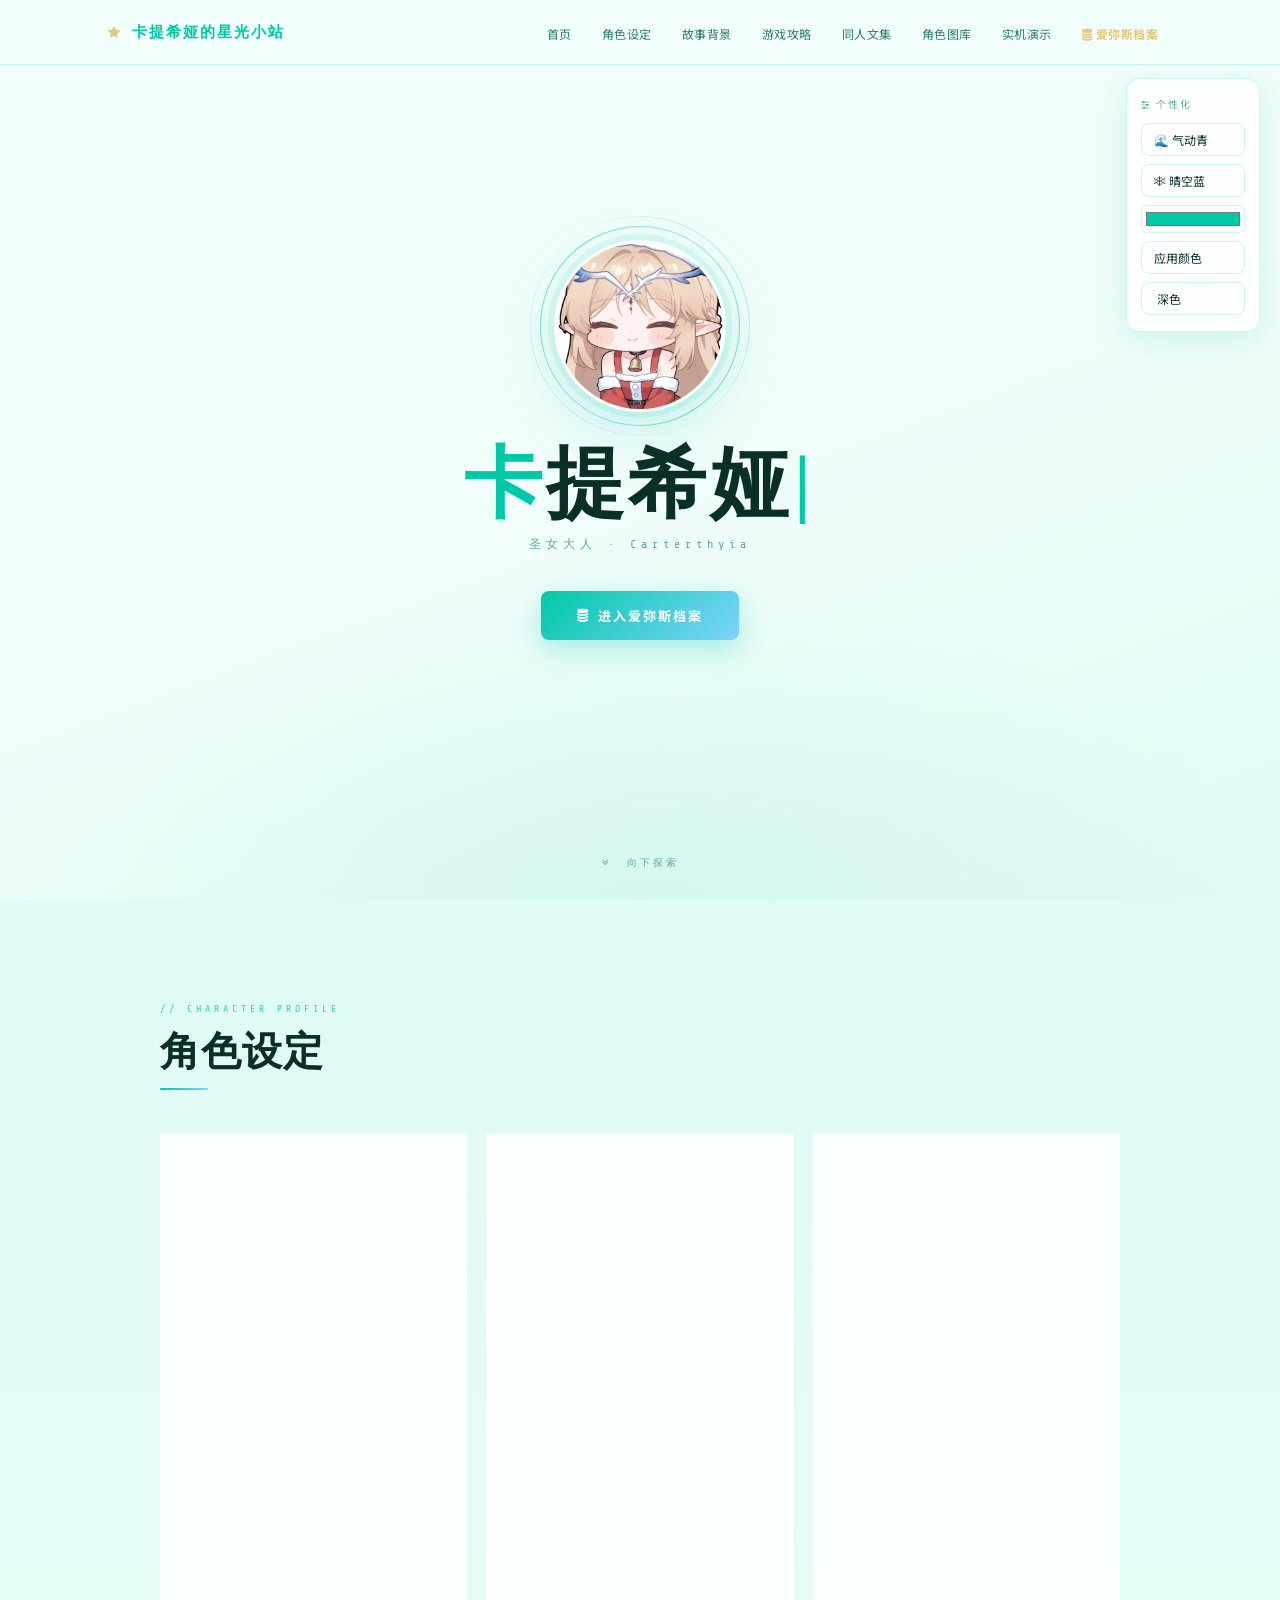
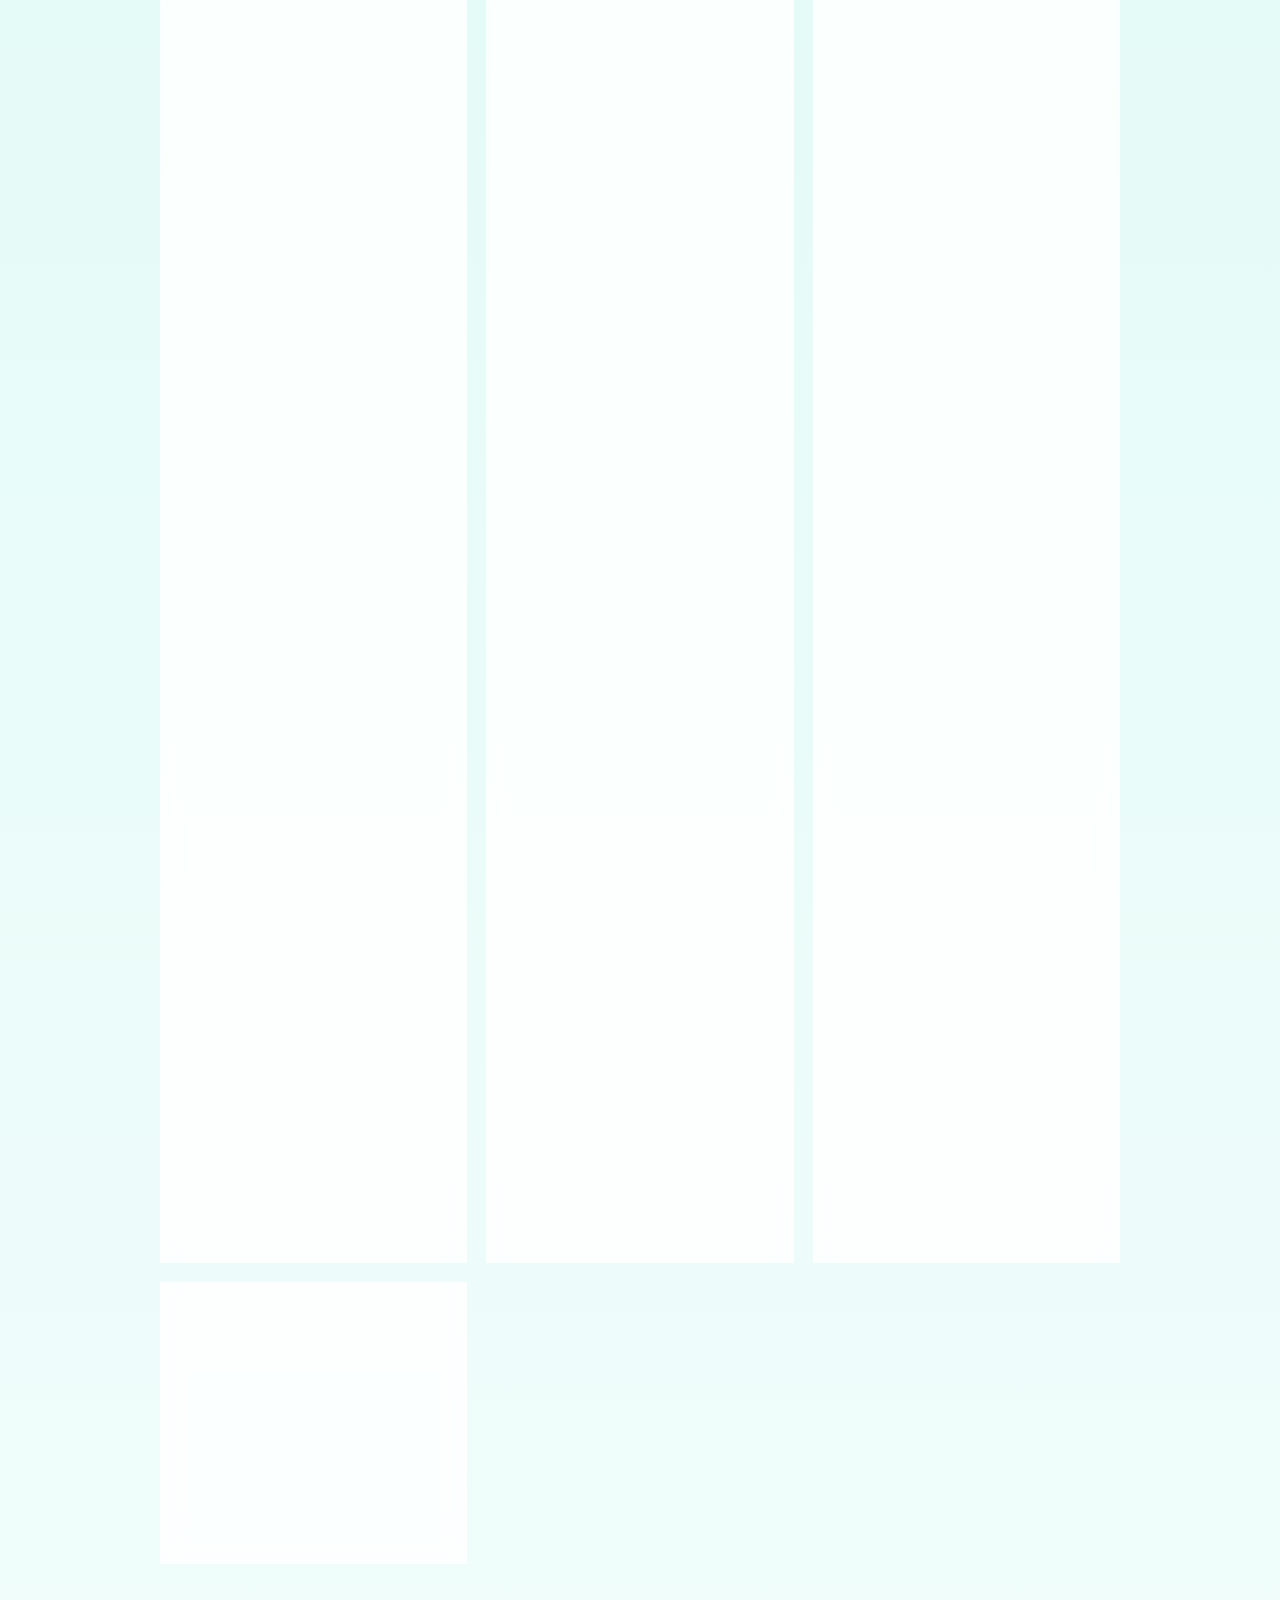
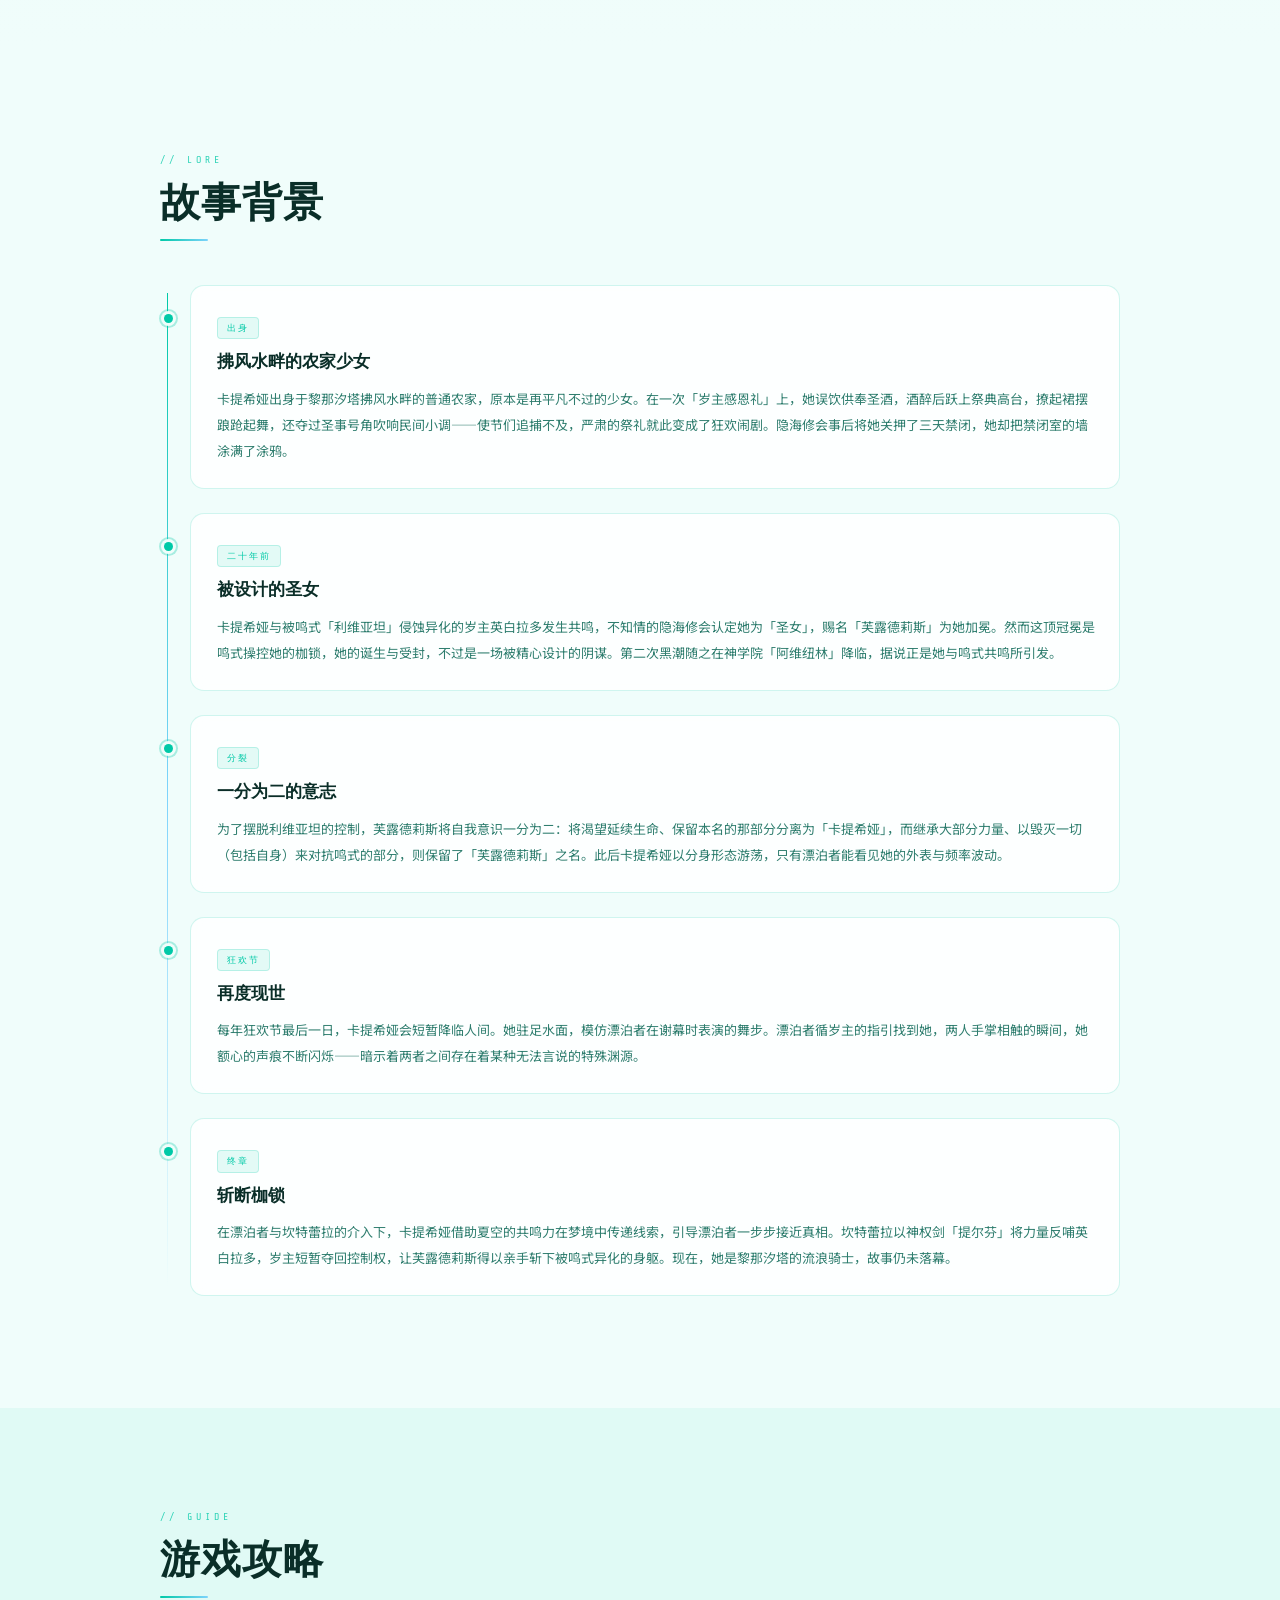
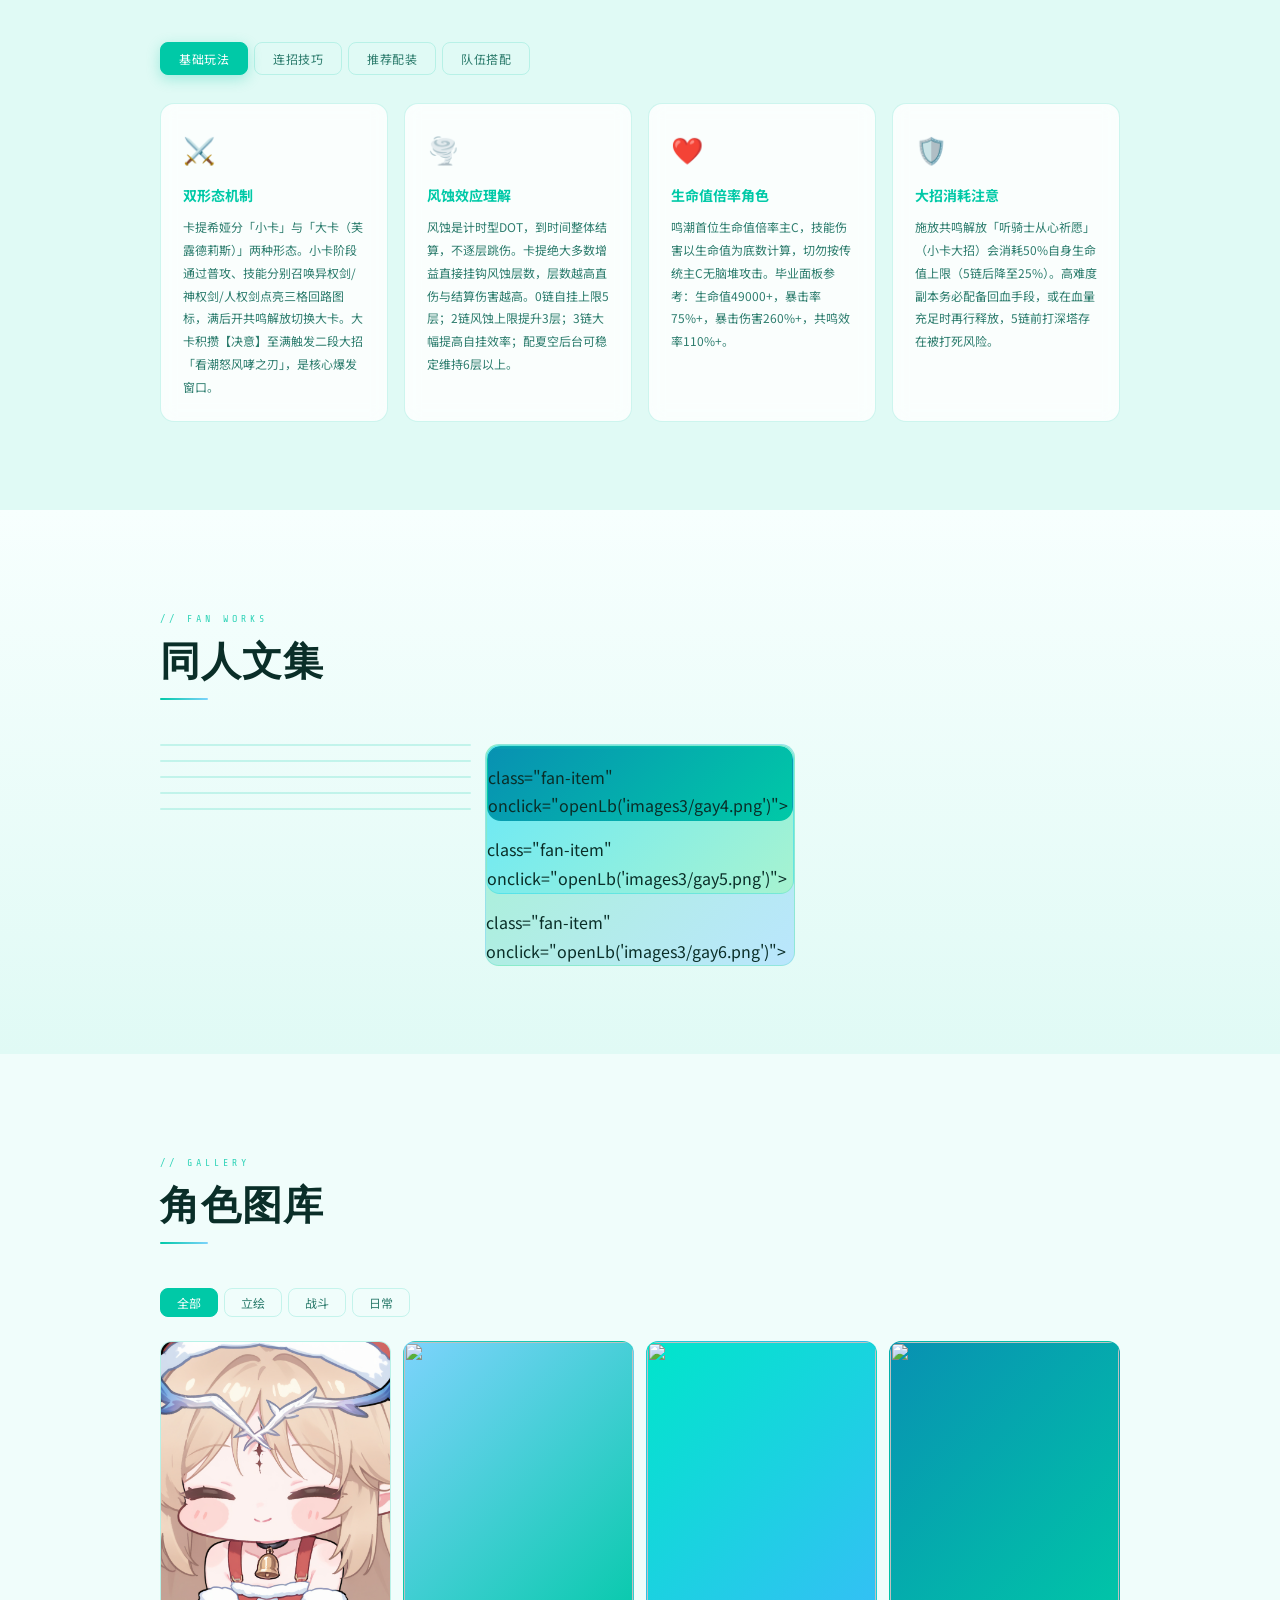
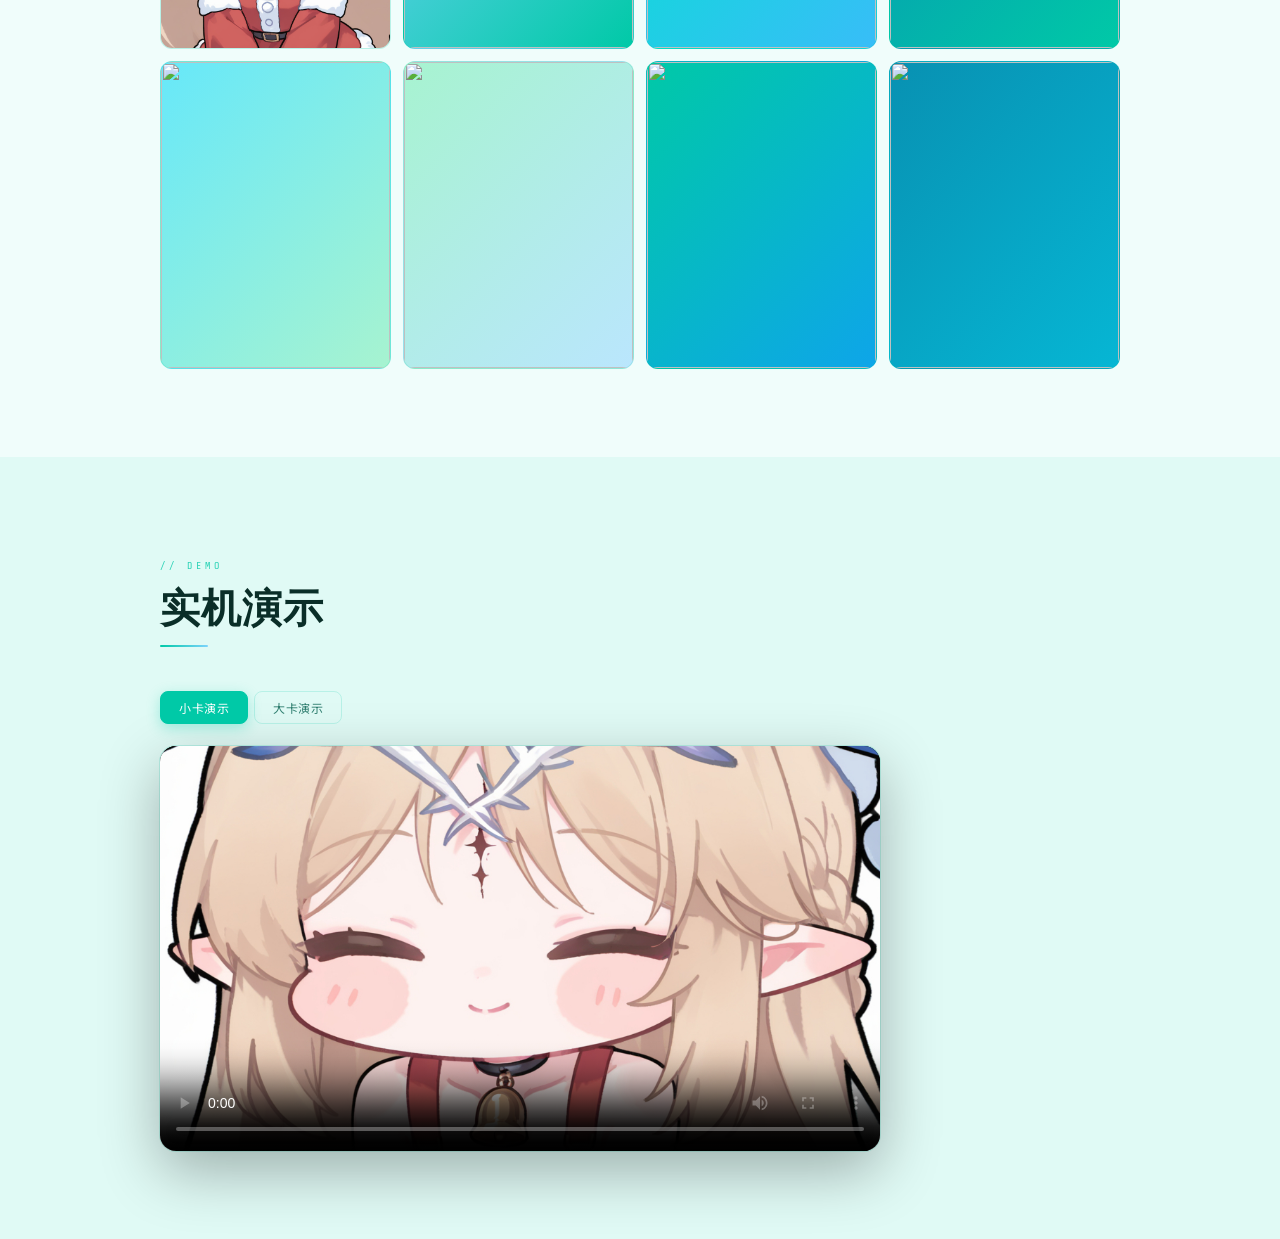
==== index.html @ 427cb29f "Add files via upload" ====
<!DOCTYPE html>
<html lang="zh-CN">
<head>
  <meta charset="UTF-8">
  <meta name="viewport" content="width=device-width, initial-scale=1.0">
  <title>卡提希娅的星光小站</title>
  <link rel="icon" href="favicon/13.ico?v=20240626" type="image/x-icon">
  <link href="https://fonts.googleapis.com/css2?family=Cinzel:wght@400;700;900&family=Noto+Sans+SC:wght@300;400;700&family=Noto+Serif+SC:wght@300;400&family=Share+Tech+Mono&display=swap" rel="stylesheet">
  <link rel="stylesheet" href="https://cdn.jsdelivr.net/npm/font-awesome@4.7.0/css/font-awesome.min.css">
  <style>
  *,*::before,*::after{box-sizing:border-box;margin:0;padding:0}
  html{scroll-behavior:smooth}

  :root{
    --p:#00c9a7;--p2:#00e5cb;--acc:#7dd3fc;
    --gold:#e2c97e;
    --bg:#f0fdfb;--bg2:#e0faf5;--bg3:#f7fffe;
    --text:#0a2e28;--soft:#2e7d6e;--muted:#5fa898;
    --card:rgba(255,255,255,.82);
    --sh:0 8px 32px rgba(0,180,150,.14);
    --sh-lg:0 20px 60px rgba(0,180,150,.18);
    --bdr:rgba(0,201,167,.18);
    --ease:cubic-bezier(.4,0,.2,1);
    --ease-spring:cubic-bezier(.34,1.56,.64,1)
  }
  body.dark{
    --p:#00e5cb;--p2:#33f0d5;--acc:#7dd3fc;
    --bg:#03110e;--bg2:#061a15;--bg3:#020d0b;
    --text:#d4f7f0;--soft:#4fc4ac;--muted:#2d7a68;
    --card:rgba(6,28,22,.85);
    --sh:0 8px 32px rgba(0,200,160,.1);
    --sh-lg:0 20px 60px rgba(0,200,160,.14);
    --bdr:rgba(0,229,203,.16)
  }

  body{background:var(--bg);color:var(--text);font-family:'Noto Sans SC',sans-serif;line-height:1.8;overflow-x:hidden;transition:background .5s,color .4s}
  a{text-decoration:none;color:inherit}
  ul{list-style:none}
  img{display:block;max-width:100%}
  button{cursor:pointer;font-family:inherit}

  #starCanvas{position:fixed;inset:0;pointer-events:none;z-index:0;opacity:.5}

  /* NAVBAR */
  .navbar{position:fixed;inset:0 0 auto 0;z-index:900;background:rgba(240,253,251,.86);backdrop-filter:blur(20px);-webkit-backdrop-filter:blur(20px);border-bottom:1px solid var(--bdr);transition:background .3s,box-shadow .3s}
  body.dark .navbar{background:rgba(3,17,14,.88)}
  .navbar.scrolled{box-shadow:0 2px 24px rgba(0,180,150,.12)}
  .nav-inner{max-width:1120px;margin:0 auto;padding:0 28px;height:64px;display:flex;align-items:center;justify-content:space-between}
  .nav-logo{display:flex;align-items:center;gap:10px;font-family:'Cinzel',serif;font-size:15px;letter-spacing:2px;color:var(--p);font-weight:700}
  .nav-logo i{color:var(--gold);font-size:13px}
  .nav-links{display:flex;gap:2px}
  .nav-links a{padding:6px 14px;border-radius:6px;font-size:12px;letter-spacing:.5px;color:var(--soft);transition:background .2s,color .2s}
  .nav-links a:hover{background:rgba(0,201,167,.1);color:var(--p)}
  .nav-links a.hot{color:var(--gold);font-weight:700}
  .nav-links a.hot:hover{background:rgba(226,201,126,.1)}
  .nav-burger{display:none;font-size:20px;color:var(--p);background:none;border:none}

  /* CTRL */
  .ctrl{position:fixed;right:20px;top:78px;z-index:800;background:var(--card);backdrop-filter:blur(16px);border:1px solid var(--bdr);border-radius:14px;padding:16px 14px;display:flex;flex-direction:column;gap:8px;box-shadow:var(--sh);min-width:134px}
  .ctrl-title{font-size:10px;color:var(--muted);letter-spacing:2px;text-transform:uppercase;margin-bottom:2px}
  .ctrl-btn{padding:7px 12px;border:1px solid var(--bdr);border-radius:8px;background:transparent;color:var(--text);font-size:12px;transition:all .2s;text-align:left}
  .ctrl-btn:hover{background:var(--p);color:#fff;border-color:var(--p);transform:translateX(2px)}
  #colorPick{width:100%;height:28px;border-radius:6px;border:1px solid var(--bdr);background:transparent;padding:2px;cursor:pointer}

  /* SECTION */
  section{position:relative;z-index:1;padding:100px 24px 88px}
  .sw{max-width:960px;margin:0 auto}
  .sec-label{display:block;font-family:'Share Tech Mono',monospace;font-size:10px;letter-spacing:4px;text-transform:uppercase;color:var(--p);margin-bottom:12px;opacity:.8}
  .sec-title{font-family:'Cinzel',serif;font-size:clamp(24px,4.5vw,40px);color:var(--text);margin-bottom:12px;line-height:1.15;font-weight:700;letter-spacing:1px}
  .sec-bar{width:48px;height:2px;background:linear-gradient(90deg,var(--p),var(--acc));border-radius:2px;margin-bottom:44px}
  .reveal{opacity:0;transform:translateY(32px);transition:opacity .75s var(--ease),transform .75s var(--ease)}
  .reveal.on{opacity:1;transform:none}

  /* HOME */
  #home{min-height:100vh;display:flex;align-items:center;justify-content:center;text-align:center;padding-top:64px;background:radial-gradient(ellipse 70% 50% at 50% 100%,rgba(0,201,167,.08) 0%,transparent 70%),linear-gradient(160deg,var(--bg) 50%,var(--bg2))}
  .home-body{max-width:560px;position:relative}
  .avatar-wrap{position:relative;width:180px;height:180px;margin:0 auto 32px;display:flex;align-items:center;justify-content:center}
  .avatar-ring{position:absolute;inset:-10px;border-radius:50%;border:1.5px solid transparent;background:linear-gradient(var(--bg),var(--bg)) padding-box,linear-gradient(120deg,var(--p),var(--acc),var(--p)) border-box;animation:spin-ring 8s linear infinite}
  .avatar-ring2{position:absolute;inset:-20px;border-radius:50%;border:1px solid transparent;background:linear-gradient(var(--bg),var(--bg)) padding-box,linear-gradient(240deg,var(--p),transparent,var(--acc)) border-box;animation:spin-ring 14s linear infinite reverse;opacity:.4}
  @keyframes spin-ring{to{transform:rotate(360deg)}}
  .avatar{width:172px;height:172px;border-radius:50%;object-fit:cover;border:3px solid rgba(255,255,255,.9);box-shadow:0 0 0 6px rgba(0,201,167,.1),var(--sh-lg);animation:float 5s ease-in-out infinite;position:relative;z-index:1}
  @keyframes float{0%,100%{transform:translateY(0)}50%{transform:translateY(-10px)}}
  .char-name{font-family:'Cinzel',serif;font-size:clamp(44px,9vw,78px);color:var(--text);line-height:1;margin-bottom:8px;font-weight:900;letter-spacing:4px}
  .char-name span{color:var(--p)}
  .char-name::after{content:'|';color:var(--p);animation:blink 1s step-end infinite}
  @keyframes blink{0%,100%{opacity:1}50%{opacity:0}}
  .char-sub{font-family:'Share Tech Mono',monospace;font-size:12px;letter-spacing:5px;color:var(--muted);margin-bottom:36px}
  .btn{display:inline-flex;align-items:center;gap:8px;padding:13px 36px;background:linear-gradient(135deg,var(--p),var(--acc));color:#fff;border-radius:8px;font-size:13px;font-weight:700;letter-spacing:2px;box-shadow:0 8px 28px rgba(0,201,167,.3);transition:transform .25s var(--ease-spring),box-shadow .25s}
  .btn:hover{transform:translateY(-3px) scale(1.02);box-shadow:0 14px 36px rgba(0,201,167,.45)}
  .scroll-hint{position:absolute;bottom:28px;left:50%;transform:translateX(-50%);font-family:'Share Tech Mono',monospace;font-size:10px;letter-spacing:3px;color:var(--muted);animation:bob 2.4s ease-in-out infinite}
  @keyframes bob{0%,100%{transform:translateX(-50%) translateY(0)}50%{transform:translateX(-50%) translateY(8px)}}

  /* ABOUT */
  #about{background:linear-gradient(180deg,var(--bg2) 0%,var(--bg) 100%)}
  .about-grid{display:grid;grid-template-columns:repeat(auto-fit,minmax(270px,1fr));gap:20px}
  .card{background:var(--card);border:1px solid var(--bdr);border-radius:16px;padding:28px;backdrop-filter:blur(10px);transition:transform .3s var(--ease-spring),box-shadow .3s;position:relative;overflow:hidden}
  .card::before{content:'';position:absolute;top:0;left:0;right:0;height:2px;background:linear-gradient(90deg,transparent,var(--p),transparent);opacity:0;transition:opacity .3s}
  .card:hover{transform:translateY(-6px);box-shadow:var(--sh-lg)}
  .card:hover::before{opacity:1}
  .card-head{display:flex;align-items:center;gap:10px;font-family:'Cinzel',serif;font-size:16px;color:var(--p);margin-bottom:20px;font-weight:700}
  .card-head i{color:var(--gold);font-size:14px}
  .row{display:flex;justify-content:space-between;align-items:flex-start;padding:9px 0;border-bottom:1px solid var(--bdr);font-size:13px;gap:12px}
  .row:last-child{border:none}
  .row-k{color:var(--muted);white-space:nowrap;flex-shrink:0}
  .row-v{color:var(--text);font-weight:700;text-align:right;font-size:12px;line-height:1.7}
  .tags{display:flex;flex-wrap:wrap;gap:6px;margin-top:16px}
  .tag{padding:3px 12px;border-radius:6px;border:1px solid var(--bdr);background:rgba(0,201,167,.06);color:var(--p);font-size:11px;letter-spacing:.5px}
  .bar-item{margin-bottom:14px}
  .bar-top{display:flex;justify-content:space-between;font-size:11px;color:var(--muted);margin-bottom:5px;letter-spacing:.5px}
  .bar-track{height:5px;background:rgba(0,201,167,.1);border-radius:3px;overflow:hidden}
  .bar-fill{height:100%;background:linear-gradient(90deg,var(--p),var(--acc));border-radius:3px;width:0;transition:width 1.4s var(--ease)}
  .reveal.on .bar-fill{width:var(--w)}

  /* STORY */
  #story{background:var(--bg)}
  .timeline{position:relative;padding-left:30px}
  .timeline::before{content:'';position:absolute;left:7px;top:8px;bottom:8px;width:1px;background:linear-gradient(180deg,var(--p),var(--acc),transparent)}
  .tnode{position:relative;background:var(--card);border:1px solid var(--bdr);border-radius:14px;padding:24px 24px 24px 26px;margin-bottom:24px;backdrop-filter:blur(8px);transition:transform .3s,box-shadow .3s}
  .tnode:hover{transform:translateX(4px);box-shadow:var(--sh)}
  .tnode::before{content:'';position:absolute;left:-27px;top:28px;width:9px;height:9px;border-radius:50%;background:var(--p);box-shadow:0 0 0 3px var(--bg),0 0 0 5px rgba(0,201,167,.3)}
  .tnode-tag{display:inline-block;font-family:'Share Tech Mono',monospace;font-size:9px;padding:2px 9px;background:rgba(0,201,167,.1);color:var(--p);border:1px solid rgba(0,201,167,.2);border-radius:4px;margin-bottom:8px;letter-spacing:2px}
  .tnode h3{font-family:'Cinzel',serif;font-size:17px;color:var(--text);margin-bottom:8px;font-weight:700}
  .tnode p{font-size:13px;color:var(--soft);line-height:2}

  /* GUIDE */
  #guide{background:var(--bg2)}
  .tabs{display:flex;gap:6px;margin-bottom:28px;flex-wrap:wrap}
  .tab-btn{padding:7px 18px;border-radius:8px;border:1px solid var(--bdr);background:transparent;color:var(--soft);font-size:12px;letter-spacing:.5px;transition:all .2s}
  .tab-btn:hover,.tab-btn.on{background:var(--p);color:#fff;border-color:var(--p);box-shadow:0 4px 14px rgba(0,201,167,.3)}
  .tab-pane{display:none}
  .tab-pane.on{display:block}
  .guide-grid{display:grid;grid-template-columns:repeat(auto-fit,minmax(210px,1fr));gap:16px}
  .g-card{background:var(--card);border:1px solid var(--bdr);border-radius:14px;padding:22px;backdrop-filter:blur(8px);transition:transform .3s var(--ease-spring),box-shadow .3s}
  .g-card:hover{transform:translateY(-5px);box-shadow:var(--sh)}
  .g-icon{font-size:26px;margin-bottom:10px}
  .g-card h4{font-size:14px;color:var(--p);font-weight:700;margin-bottom:8px}
  .g-card p{font-size:12px;color:var(--soft);line-height:1.9}

  /* FANBOOK */
  #fanbook{background:linear-gradient(180deg,var(--bg3) 0%,var(--bg2) 100%)}
  .fanbook-masonry{
    columns:3;column-gap:14px;
  }
  @media(max-width:900px){.fanbook-masonry{columns:2}}
  @media(max-width:480px){.fanbook-masonry{columns:1}}
  .fan-item{
    break-inside:avoid;
    margin-bottom:14px;
    border-radius:14px;
    overflow:hidden;
    position:relative;
    cursor:pointer;
    border:1px solid var(--bdr);
    background:var(--bg2);
    transition:transform .3s var(--ease-spring),box-shadow .3s;
  }
  .fan-item:hover{transform:translateY(-5px) scale(1.02);box-shadow:var(--sh-lg)}
  .fan-item img{
    width:100%;height:auto;display:block;
    transition:transform .6s var(--ease);
  }
  .fan-item:hover img{transform:scale(1.06)}
  .fan-over{
    position:absolute;inset:0;
    background:linear-gradient(transparent 55%,rgba(0,30,24,.72));
    opacity:0;
    display:flex;align-items:flex-end;
    padding:14px;
    color:#fff;font-size:11px;letter-spacing:1px;
    transition:opacity .3s;
    font-family:'Share Tech Mono',monospace;
  }
  .fan-item:hover .fan-over{opacity:1}

  /* GALLERY */
  #gallery{background:var(--bg)}
  .gal-filter{display:flex;gap:6px;margin-bottom:24px;flex-wrap:wrap}
  .gal-btn{padding:5px 16px;border-radius:8px;border:1px solid var(--bdr);background:transparent;color:var(--soft);font-size:12px;transition:all .2s}
  .gal-btn:hover,.gal-btn.on{background:var(--p);color:#fff;border-color:var(--p)}
  .gal-grid{display:grid;grid-template-columns:repeat(auto-fill,minmax(190px,1fr));gap:12px}
  .gal-item{border-radius:12px;overflow:hidden;aspect-ratio:3/4;background:var(--bg2);cursor:pointer;position:relative;border:1px solid var(--bdr);transition:transform .3s var(--ease-spring),box-shadow .3s}
  .gal-item:hover{transform:translateY(-5px) scale(1.02);box-shadow:var(--sh-lg)}
  .gal-item img{width:100%;height:100%;object-fit:cover;transition:transform .6s var(--ease)}
  .gal-item:hover img{transform:scale(1.08)}
  .gal-over{position:absolute;inset:0;background:linear-gradient(transparent 50%,rgba(0,30,24,.7));opacity:0;display:flex;align-items:flex-end;padding:14px;color:#fff;font-size:11px;letter-spacing:1px;transition:opacity .3s;font-family:'Share Tech Mono',monospace}
  .gal-item:hover .gal-over{opacity:1}
  .lightbox{position:fixed;inset:0;z-index:2000;background:rgba(0,0,0,.9);display:flex;align-items:center;justify-content:center;opacity:0;pointer-events:none;transition:opacity .3s}
  .lightbox.on{opacity:1;pointer-events:all}
  .lightbox img{max-width:90vw;max-height:88vh;border-radius:10px;box-shadow:0 0 80px rgba(0,201,167,.2)}
  .lb-close{position:absolute;top:20px;right:20px;width:42px;height:42px;border-radius:50%;background:rgba(255,255,255,.1);color:#fff;font-size:18px;display:flex;align-items:center;justify-content:center;cursor:pointer;border:1px solid rgba(255,255,255,.15);transition:all .2s}
  .lb-close:hover{background:var(--p);border-color:var(--p)}

  /* DEMO */
  #demo{background:var(--bg2)}
  .vid-tabs{display:flex;gap:6px;margin-bottom:22px}
  .vid-wrap{border-radius:16px;overflow:hidden;background:#000;max-width:720px;aspect-ratio:16/9;box-shadow:0 20px 60px rgba(0,0,0,.3),0 0 0 1px var(--bdr)}
  .vid-wrap video{width:100%;height:100%;object-fit:cover}

  /* TOP BTN */
  #toTop{position:fixed;bottom:28px;right:22px;z-index:800;width:42px;height:42px;border-radius:10px;background:var(--p);color:#fff;border:none;font-size:15px;display:flex;align-items:center;justify-content:center;box-shadow:0 4px 18px rgba(0,201,167,.35);opacity:0;pointer-events:none;transition:opacity .3s,transform .25s var(--ease-spring)}
  #toTop.on{opacity:1;pointer-events:all}
  #toTop:hover{transform:translateY(-4px) scale(1.08)}

  @media(max-width:768px){
    .nav-links{display:none;flex-direction:column;position:absolute;top:64px;left:0;right:0;background:var(--bg);padding:12px 16px;border-bottom:1px solid var(--bdr);box-shadow:0 8px 24px rgba(0,0,0,.06)}
    .nav-links.open{display:flex}
    .nav-burger{display:block}
    .ctrl{right:8px;top:70px}
    .about-grid{grid-template-columns:1fr}
    .char-name{letter-spacing:2px}
  }
  </style>
</head>
<body>
<canvas id="starCanvas"></canvas>

<nav class="navbar" id="nav">
  <div class="nav-inner">
    <div class="nav-logo"><i class="fa fa-star"></i>卡提希娅的星光小站</div>
    <ul class="nav-links" id="navLinks">
      <li><a href="#home">首页</a></li>
      <li><a href="#about">角色设定</a></li>
      <li><a href="#story">故事背景</a></li>
      <li><a href="#guide">游戏攻略</a></li>
      <li><a href="#fanbook">同人文集</a></li>
      <li><a href="#gallery">角色图库</a></li>
      <li><a href="#demo">实机演示</a></li>
      <li><a href="aemeath.html" class="hot"><i class="fa fa-database"></i> 爱弥斯档案</a></li>
    </ul>
    <button class="nav-burger" id="burger"><i class="fa fa-bars"></i></button>
  </div>
</nav>

<div class="ctrl">
  <div class="ctrl-title"><i class="fa fa-sliders"></i> 个性化</div>
  <button class="ctrl-btn" onclick="setTheme('teal')">🌊 气动青</button>
  <button class="ctrl-btn" onclick="setTheme('sky')">❄ 晴空蓝</button>
  <input type="color" id="colorPick" value="#00c9a7">
  <button class="ctrl-btn" onclick="applyColor()">应用颜色</button>
  <button class="ctrl-btn" id="darkBtn" onclick="toggleDark()"><i class="fa fa-moon"></i> 深色</button>
</div>

<section id="home" class="reveal">
  <div class="home-body">
    <div class="avatar-wrap">
      <div class="avatar-ring"></div>
      <div class="avatar-ring2"></div>
      <img src="1.jpg" class="avatar" alt="卡提希娅" onerror="this.style.cssText='width:172px;height:172px;border-radius:50%;background:linear-gradient(135deg,#00c9a7,#7dd3fc);border:3px solid rgba(255,255,255,.9);position:relative;z-index:1;animation:float 5s ease-in-out infinite'">
    </div>
    <h1 class="char-name"><span>卡</span>提希娅</h1>
    <p class="char-sub">圣女大人 · Carterthyia</p>
    <a href="aemeath.html" class="btn"><i class="fa fa-database"></i> 进入爱弥斯档案</a>
  </div>
  <div class="scroll-hint"><i class="fa fa-angle-double-down"></i> &nbsp;向下探索</div>
</section>

<section id="about">
  <div class="sw reveal">
    <span class="sec-label">// Character Profile</span>
    <h2 class="sec-title">角色设定</h2>
    <div class="sec-bar"></div>
    <div class="about-grid">
      <div class="card">
        <div class="card-head"><i class="fa fa-user-circle"></i>基本档案</div>
        <div class="row"><span class="row-k">名称</span><span class="row-v">卡提希娅</span></div>
        <div class="row"><span class="row-k">英文名</span><span class="row-v">Carterthyia</span></div>
        <div class="row"><span class="row-k">定位</span><span class="row-v">主C</span></div>
        <div class="row"><span class="row-k">形态</span><span class="row-v">双形态</span></div>
        <div class="row"><span class="row-k">稀有度</span><span class="row-v">5星</span></div>
        <div class="tags"><span class="tag">单人成军</span><span class="tag">高爆发</span><span class="tag">变形</span><span class="tag">气动属性</span></div>
      </div>
      <div class="card">
        <div class="card-head"><i class="fa fa-bar-chart"></i>战斗属性</div>
        <div class="bar-item" style="--w:92%"><div class="bar-top"><span>攻击</span><span>92</span></div><div class="bar-track"><div class="bar-fill"></div></div></div>
        <div class="bar-item" style="--w:78%"><div class="bar-top"><span>暴击率</span><span>78</span></div><div class="bar-track"><div class="bar-fill"></div></div></div>
        <div class="bar-item" style="--w:96%"><div class="bar-top"><span>暴击伤害</span><span>96</span></div><div class="bar-track"><div class="bar-fill"></div></div></div>
        <div class="bar-item" style="--w:85%"><div class="bar-top"><span>共鸣解放</span><span>85</span></div><div class="bar-track"><div class="bar-fill"></div></div></div>
        <div class="bar-item" style="--w:99%"><div class="bar-top"><span>魅力</span><span>MAX</span></div><div class="bar-track"><div class="bar-fill"></div></div></div>
      </div>
      <div class="card">
        <div class="card-head"><i class="fa fa-magic"></i>共鸣链核心</div>
        <div class="row"><span class="row-k">因命运戴上冠冕</span><span class="row-v">卡提希娅】、【芙露德莉斯】自身技能直接造成的伤害击败被附加【风蚀效应】状态的目标后，获得【集意】状态，持续10秒。
【集意】状态下保留击败目标被附加【风蚀效应】的最高层数，自身下一次技能直接造成的伤害立即为命中目标附加该层数，最高可叠加至当前目标的【风蚀效应】层数上限，同时清除【集意】状态，清除【集意】状态后进入冷却时间1秒。
【芙露德莉斯】每积攒【决意】达到30、60、90、120时，【芙露德莉斯】的暴击伤害提升25%，持续15秒，最多可叠加4层，每次叠加时不刷新持续时间，施放共鸣解放·看潮怒风哮之刃后会清除该暴击伤害提升效果。</span></div>
        <div class="row"><span class="row-k">听风潮斩断利刃</span><span class="row-v">施放共鸣解放·听骑士从心祈愿后，使自身一定范围内的目标【风蚀效应】层数上限提升3层，自身技能下一次直接造成伤害后，对自身一定范围内的目标附加3层【风蚀效应】，并立刻结算1次目标身上的【风蚀效应】效果，此次结算不消耗【风蚀效应】层数。
【卡提希娅】普攻、重击、闪避反击、变奏技能倍率提升50%，空中攻击倍率提升200%。
施放空中攻击·卡提希娅后，每回收1种【剑之影】使共鸣技能·卡提希娅的冷却时间减少1秒。</span></div>
        <div class="row"><span class="row-k">以自身束悬高塔</span><span class="row-v">芙露德莉斯】的普攻·芙露德莉斯第5段，空中攻击·芙露德莉斯第2段，强化重击·芙露德莉斯，共鸣技能·凭风斩浪破敌会为命中目标附加2层【风蚀效应】。
共鸣解放·看潮怒风哮之刃的伤害倍率提升100%。</span></div>
        <div class="row"><span class="row-k">为拯救舍弃其身</span><span class="row-v">队伍中的角色为目标附加【虚湮效应】、【聚爆效应】、【光噪效应】、【电磁效应】、【霜渐效应】、【风蚀效应】时，使队伍中所有角色全属性伤害加成提升20%，持续20秒。</span></div>
        <div class="row"><span class="row-k">将烈风重塑希望</span><span class="row-v">施放共鸣解放·听骑士从心祈愿消耗的自身生命值降至生命上限的25%</span></div>
        <div class="row"><span class="row-k">尽一线挣扎自由</span><span class="row-v">施放共鸣解放·看潮怒风哮之刃对命中的目标附加【风蚀效应】至层数上限，且施放共鸣解放·看潮怒风哮之刃命中目标后，不再清空目标拥有的【风蚀效应】。
施放变奏技能·此剑，为潮水的过去、变奏技能·此剑，为自由的未来、共鸣解放·听骑士从心祈愿、共鸣解放·看潮怒风哮之刃后，30秒内，队伍中的角色对【风蚀效应】层数到达上限的目标再次附加【风蚀效应】时，立即结算一次【风蚀效应】。
目标受到【芙露德莉斯】的伤害提升40%。</span></div>
      </div>
      <div class="card">
        <div class="card-head"><i class="fa fa-heart"></i>角色特性</div>
        <p style="font-size:13px;color:var(--soft);line-height:2">卡提希娅拥有独特的双形态能力——平时以温柔的治愈者形象示人，战斗时可切换为锐利的战士模式。她的星光属性赋予了她在黑暗中发光的能力，也让她成为队伍中最不可或缺的核心角色。</p>
        <div class="tags" style="margin-top:16px"><span class="tag">被动：星光再生</span><span class="tag">联动：爱弥斯</span></div>
      </div>
    </div>
  </div>
</section>

<section id="story">
  <div class="sw reveal">
    <span class="sec-label">// Lore</span>
    <h2 class="sec-title">故事背景</h2>
    <div class="sec-bar"></div>
    <div class="timeline">
      <div class="tnode"><span class="tnode-tag">出身</span><h3>拂风水畔的农家少女</h3><p>卡提希娅出身于黎那汐塔拂风水畔的普通农家，原本是再平凡不过的少女。在一次「岁主感恩礼」上，她误饮供奉圣酒，酒醉后跃上祭典高台，撩起裙摆踉跄起舞，还夺过圣事号角吹响民间小调——使节们追捕不及，严肃的祭礼就此变成了狂欢闹剧。隐海修会事后将她关押了三天禁闭，她却把禁闭室的墙涂满了涂鸦。</p></div>
      <div class="tnode"><span class="tnode-tag">二十年前</span><h3>被设计的圣女</h3><p>卡提希娅与被鸣式「利维亚坦」侵蚀异化的岁主英白拉多发生共鸣，不知情的隐海修会认定她为「圣女」，赐名「芙露德莉斯」为她加冕。然而这顶冠冕是鸣式操控她的枷锁，她的诞生与受封，不过是一场被精心设计的阴谋。第二次黑潮随之在神学院「阿维纽林」降临，据说正是她与鸣式共鸣所引发。</p></div>
      <div class="tnode"><span class="tnode-tag">分裂</span><h3>一分为二的意志</h3><p>为了摆脱利维亚坦的控制，芙露德莉斯将自我意识一分为二：将渴望延续生命、保留本名的那部分分离为「卡提希娅」，而继承大部分力量、以毁灭一切（包括自身）来对抗鸣式的部分，则保留了「芙露德莉斯」之名。此后卡提希娅以分身形态游荡，只有漂泊者能看见她的外表与频率波动。</p></div>
      <div class="tnode"><span class="tnode-tag">狂欢节</span><h3>再度现世</h3><p>每年狂欢节最后一日，卡提希娅会短暂降临人间。她驻足水面，模仿漂泊者在谢幕时表演的舞步。漂泊者循岁主的指引找到她，两人手掌相触的瞬间，她额心的声痕不断闪烁——暗示着两者之间存在着某种无法言说的特殊渊源。</p></div>
      <div class="tnode"><span class="tnode-tag">终章</span><h3>斩断枷锁</h3><p>在漂泊者与坎特蕾拉的介入下，卡提希娅借助夏空的共鸣力在梦境中传递线索，引导漂泊者一步步接近真相。坎特蕾拉以神权剑「提尔芬」将力量反哺英白拉多，岁主短暂夺回控制权，让芙露德莉斯得以亲手斩下被鸣式异化的身躯。现在，她是黎那汐塔的流浪骑士，故事仍未落幕。</p></div>
    </div>
  </div>
</section>

<section id="guide">
  <div class="sw reveal">
    <span class="sec-label">// Guide</span>
    <h2 class="sec-title">游戏攻略</h2>
    <div class="sec-bar"></div>
    <div class="tabs">
      <button class="tab-btn on" data-tab="basic">基础玩法</button>
      <button class="tab-btn" data-tab="combo">连招技巧</button>
      <button class="tab-btn" data-tab="build">推荐配装</button>
      <button class="tab-btn" data-tab="team">队伍搭配</button>
    </div>
    <div id="basic" class="tab-pane on">
      <div class="guide-grid">
        <div class="g-card"><div class="g-icon">⚔️</div><h4>双形态机制</h4><p>卡提希娅分「小卡」与「大卡（芙露德莉斯）」两种形态。小卡阶段通过普攻、技能分别召唤异权剑/神权剑/人权剑点亮三格回路图标，满后开共鸣解放切换大卡。大卡积攒【决意】至满触发二段大招「看潮怒风哮之刃」，是核心爆发窗口。</p></div>
        <div class="g-card"><div class="g-icon">🌪️</div><h4>风蚀效应理解</h4><p>风蚀是计时型DOT，到时间整体结算，不逐层跳伤。卡提绝大多数增益直接挂钩风蚀层数，层数越高直伤与结算伤害越高。0链自挂上限5层；2链风蚀上限提升3层；3链大幅提高自挂效率；配夏空后台可稳定维持6层以上。</p></div>
        <div class="g-card"><div class="g-icon">❤️</div><h4>生命值倍率角色</h4><p>鸣潮首位生命值倍率主C，技能伤害以生命值为底数计算，切勿按传统主C无脑堆攻击。毕业面板参考：生命值49000+，暴击率75%+，暴击伤害260%+，共鸣效率110%+。</p></div>
        <div class="g-card"><div class="g-icon">🛡️</div><h4>大招消耗注意</h4><p>施放共鸣解放「听骑士从心祈愿」（小卡大招）会消耗50%自身生命值上限（5链后降至25%）。高难度副本务必配备回血手段，或在血量充足时再行释放，5链前打深塔存在被打死风险。</p></div>
      </div>
    </div>
    <div id="combo" class="tab-pane">
      <div class="guide-grid">
        <div class="g-card"><div class="g-icon">▶️</div><h4>小卡输出循环</h4><p>变奏入场召唤异权剑 → 从二段普攻起手×3召唤神权剑 → 放共鸣技能召唤人权剑 → 接普攻+下落攻击激活BUFF并回收三剑 → 开共鸣解放切换大卡。变奏后从二段普攻起手可节省一次攻击时间。</p></div>
        <div class="g-card"><div class="g-icon">💥</div><h4>大卡输出循环</h4><p>大卡入场后标准循环：5A×2 + EE + 3A + R（二段大招）。决意满后不必急着放大，优先打完当前高伤连段再释放。大招「看潮怒风哮之刃」伤害根据目标风蚀层数追加增伤，释放前务必确保风蚀充足。</p></div>
        <div class="g-card"><div class="g-icon">📊</div><h4>技能升级权重</h4><p>共鸣回路（1.0）> 常态攻击（0.65）≈ 共鸣解放（0.65）> 共鸣技能（0.12）> 变奏技能（0.05）。优先拉满共鸣回路与共鸣解放，其次常态攻击，技能和变奏小升即可。</p></div>
        <div class="g-card"><div class="g-icon">🔄</div><h4>低链/无夏空简化打法</h4><p>风蚀覆盖不稳定时改用短循环：5A + EE + 3A + R，确保放大时仍有足量风蚀层数。无夏空时卡提直伤约为满配的66%；换散华约为80%。共鸣效率建议堆至110%~120%保证循环。</p></div>
      </div>
    </div>
    <div id="build" class="tab-pane">
      <div class="guide-grid">
        <div class="g-card"><div class="g-icon">🗡️</div><h4>武器选择</h4><p>首选专武「不屈命定之冠」：满级412攻击白值+72.2%生命值，变奏/普攻后15秒无视防御，风蚀效应≥1层时伤害加深，相比次选提升约23%输出，无完全平替。次选：裁春、赫奕流明、千古洑流、不灭航路。四星武器词条全为攻击力，不适配生命C机制，均不推荐。</p></div>
        <div class="g-card"><div class="g-icon">👻</div><h4>声骸套装</h4><p>首选「愿戴荣光之旅」5件套，配置44111（非传统43311）。卡提是生命C，3费固定词条是攻击力相当于亏一格，故改用两个4费补暴击/爆伤。首位声骸「共鸣回响·芙露德莉斯」，为自身和气动主提供额外气动加成；第二个4费选「梦魇·凯尔匹」。</p></div>
        <div class="g-card"><div class="g-icon">📈</div><h4>词条优先级</h4><p>副词条：双暴（暴击率/暴击伤害）> 大生命% > 普攻加成 > 共鸣解放提升 > 小生命。主词条：4费选暴击率+爆伤（注意配平，暴击率不低于70%），1费全选生命加成。无专武情况下生命词条收益约提升1.4倍。</p></div>
        <div class="g-card"><div class="g-icon">🏆</div><h4>毕业面板</h4><p>生命值 49000+，暴击率 75%+，暴击伤害 260%+，共鸣效率 110%~120%。技能升满优先：共鸣回路 = 共鸣解放 > 常态攻击 > 共鸣技能 ≈ 变奏技能。</p></div>
      </div>
    </div>
    <div id="team" class="tab-pane">
      <div class="guide-grid">
        <div class="g-card"><div class="g-icon">👑</div><h4>答案队：卡提+夏空+气动主</h4><p>当前版本最强阵容，造价仅三金，性价比极高。气动主提高风蚀效应上限，夏空后台持续挂风蚀+24%气动伤害+10%减抗，让大招吃满增伤。出场顺序：气动主延奏夏空 → 夏空延奏卡提 → 卡提变奏入场。</p></div>
        <div class="g-card"><div class="g-icon">🛡️</div><h4>稳定奶盾：卡提+夏空+千咲</h4><p>高难度副本推荐。千咲提供稳定奶量，卡提毕业生命约5万，配千咲后生存无忧。卡提声骸用愿戴荣光+芙露德莉斯；夏空用流云逝尽之空+梦魇·凯尔匹；千咲用命理3件+幽夜2件套。</p></div>
        <div class="g-card"><div class="g-icon">💧</div><h4>无夏空过渡：卡提+散华+气动主</h4><p>散华延奏使下一位普攻伤害加深，卡提技能与解放均视为普攻伤害，有一定增益。但风蚀覆盖不稳，整体输出约为带夏空版本的80%，建议尽快补入00夏空。</p></div>
        <div class="g-card"><div class="g-icon">🔗</div><h4>链数与配队</h4><p>0~2链：强绑夏空，自身挂层能力弱。3链：可脱离夏空，自由搭配其他辅助（卡提+气动主+千咲）。6链：最佳搭档仍是夏空，配合满层风蚀秒跳结算伤害极为恐怖，夏空可累计约70万风蚀结算伤害。</p></div>
      </div>
    </div>
  </div>
</section>

<section id="fanbook">
  <div class="sw reveal">
    <span class="sec-label">// Fan Works</span>
    <h2 class="sec-title">同人文集</h2>
    <div class="sec-bar"></div>
    <div class="fanbook-masonry">
      <div class="fan-item" onclick="openLb('images3/anchor1.png')">
        <img src="images3/anchor1.png" alt="同人图1" onerror="this.parentElement.style.background='linear-gradient(135deg,#00c9a7,#7dd3fc)';this.style.display='none'">
        <div class="fan-over">同人图 · 01</div>
      </div>
      <div class="fan-item" onclick="openLb('images3/anchor2.png')">
        <img src="images3/anchor2.png" alt="同人图2" onerror="this.parentElement.style.background='linear-gradient(135deg,#7dd3fc,#00c9a7)';this.style.display='none'">
        <div class="fan-over">同人图 · 02</div>
      </div>
      <div class="fan-item" onclick="openLb('images3/anchor3.png')">
        <img src="images3/anchor3.png" alt="同人图3" onerror="this.parentElement.style.background='linear-gradient(135deg,#00e5cb,#38bdf8)';this.style.display='none'">
        <div class="fan-over">同人图 · 03</div>
      </div>
      <div class="fan-item" onclick="openLb('images3/anchor4.png')">
        <img src="images3/anchor4.png" alt="同人图4" onerror="this.parentElement.style.background='linear-gradient(135deg,#0891b2,#00c9a7)';this.style.display='none'">
        <div class="fan-over">同人图 · 04</div>
      </div>
      <div class="fan-item" onclick="openLb('images3/anchor5.png')">
        <img src="images3/anchor5.png" alt="同人图5" onerror="this.parentElement.style.background='linear-gradient(135deg,#67e8f9,#a7f3d0)';this.style.display='none'">
        <div class="fan-over">同人图 · 05</div>
      </div>
      <div class="fan-item" onclick="openLb('images3/anchor6.png')">
        <img src="images3/anchor6.png" alt="同人图6" onerror="this.parentElement.style.background='linear-gradient(135deg,#a7f3d0,#bae6fd)';this.style.display='none'">
        <div class="fan-over">同人图 · 06</div>
        <div class="fan-item" onclick="openLb('images3/gay1.png')">
          <img src="images3/gay1.png" alt="同人图7" onerror="this.parentElement.style.background='linear-gradient(135deg,#00c9a7,#0ea5e9)';this.style.display='none'">
          <div class="fan-over">同人图 · 07</div>
          <div class="fan-item" onclick="openLb('images3/gay2.png')">
            <img src="images3/gay2.png" alt="同人图8" onerror="this.parentElement.style.background='linear-gradient(135deg,#0891b2,#06b6d4)';this.style.display='none'">
            <div class="fan-over">同人图 · 08</div>
            <div class="fan-item" onclick="openLb('images3/gay3.png')">
              <img src="images3/gay3.png" alt="同人图9" onerror="this.parentElement.style.background='linear-gradient(135deg,#00e5cb,#38bdf8)';this.style.display='none'">
              <div class="fan-over">同人图 · 09</div>
              </div>class="fan-item" onclick="openLb('images3/gay4.png')">
                <img src="images3/gay4.png" alt="同人图10" onerror="this.parentElement.style.background='linear-gradient(135deg,#0891b2,#00c9a7)';this.style.display='none'">
                <div class="fan-over">同人图 · 10</div>
                </div>class="fan-item" onclick="openLb('images3/gay5.png')">
                  <img src="images3/gay5.png" alt="同人图11" onerror="this.parentElement.style.background='linear-gradient(135deg,#67e8f9,#a7f3d0)';this.style.display='none'">
                  <div class="fan-over">同人图 · 11</div>
                  </div>class="fan-item" onclick="openLb('images3/gay6.png')">
                    <img src="images3/gay6.png" alt="同人图12" onerror="this.parentElement.style.background='linear-gradient(135deg,#a7f3d0,#bae6fd)';this.style.display='none'">
                    <div class="fan-over">同人图 · 12</div>
      </div>
    </div>
  </div>
</section>

<section id="gallery">
  <div class="sw reveal">
    <span class="sec-label">// Gallery</span>
    <h2 class="sec-title">角色图库</h2>
    <div class="sec-bar"></div>
    <div class="gal-filter">
      <button class="gal-btn on" onclick="galFilter('all',this)">全部</button>
      <button class="gal-btn" onclick="galFilter('art',this)">立绘</button>
      <button class="gal-btn" onclick="galFilter('battle',this)">战斗</button>
      <button class="gal-btn" onclick="galFilter('daily',this)">日常</button>
    </div>
    <div class="gal-grid">
      <div class="gal-item" data-t="art"    onclick="openLb('1.jpg')"><img src="1.jpg" alt="" onerror="this.parentElement.style.background='linear-gradient(135deg,#00c9a7,#7dd3fc)'"><div class="gal-over">立绘·光明形态</div></div>
      <div class="gal-item" data-t="art"    onclick="openLb('2.jpg')"><img src="2.jpg" alt="" onerror="this.parentElement.style.background='linear-gradient(135deg,#7dd3fc,#00c9a7)'"><div class="gal-over">立绘·战斗形态</div></div>
      <div class="gal-item" data-t="battle" onclick="openLb('3.jpg')"><img src="3.jpg" alt="" onerror="this.parentElement.style.background='linear-gradient(135deg,#00e5cb,#38bdf8)'"><div class="gal-over">战斗·星光冲击</div></div>
      <div class="gal-item" data-t="battle" onclick="openLb('4.jpg')"><img src="4.jpg" alt="" onerror="this.parentElement.style.background='linear-gradient(135deg,#0891b2,#00c9a7)'"><div class="gal-over">战斗·终极技</div></div>
      <div class="gal-item" data-t="daily"  onclick="openLb('5.jpg')"><img src="5.jpg" alt="" onerror="this.parentElement.style.background='linear-gradient(135deg,#67e8f9,#a7f3d0)'"><div class="gal-over">日常·休闲时光</div></div>
      <div class="gal-item" data-t="daily"  onclick="openLb('6.jpg')"><img src="6.jpg" alt="" onerror="this.parentElement.style.background='linear-gradient(135deg,#a7f3d0,#bae6fd)'"><div class="gal-over">日常·与爱弥斯</div></div>
      <div class="gal-item" data-t="art"    onclick="openLb('7.jpg')"><img src="7.jpg" alt="" onerror="this.parentElement.style.background='linear-gradient(135deg,#00c9a7,#0ea5e9)'"><div class="gal-over">特别立绘</div></div>
      <div class="gal-item" data-t="battle" onclick="openLb('8.jpg')"><img src="8.jpg" alt="" onerror="this.parentElement.style.background='linear-gradient(135deg,#0891b2,#06b6d4)'"><div class="gal-over">战斗·形态切换</div></div>
    </div>
  </div>
</section>
<div class="lightbox" id="lb" onclick="closeLb()">
  <button class="lb-close"><i class="fa fa-times"></i></button>
  <img id="lbImg" src="" alt="">
</div>

<section id="demo">
  <div class="sw reveal">
    <span class="sec-label">// Demo</span>
    <h2 class="sec-title">实机演示</h2>
    <div class="sec-bar"></div>
    <div class="vid-tabs">
      <button class="tab-btn on" onclick="switchVid('small',this)">小卡演示</button>
      <button class="tab-btn" onclick="switchVid('big',this)">大卡演示</button>
    </div>
    <div class="vid-wrap" id="vidSmall"><video controls poster="1.jpg"><source src="videos/111.mp4" type="video/mp4">浏览器不支持视频。</video></div>
    <div class="vid-wrap" id="vidBig" style="display:none"><video controls poster="2.jpg"><source src="videos/12.mp4" type="video/mp4">浏览器不支持视频。</video></div>
  </div>
</section>

<button id="toTop" onclick="scrollTo({top:0,behavior:'smooth'})"><i class="fa fa-chevron-up"></i></button>

<script>
/* ── 星粒 canvas ── */
(function(){
  const cv=document.getElementById('starCanvas'),ctx=cv.getContext('2d');
  let W,H;
  function rsz(){W=cv.width=innerWidth;H=cv.height=innerHeight}
  window.addEventListener('resize',rsz);rsz();
  const COLS=['0,229,203','125,211,252','255,255,255','0,201,167','167,243,208'];
  const stars=Array.from({length:150},()=>({
    x:Math.random()*1e4,y:Math.random()*1e4,
    r:Math.random()*1.6+.3,
    a:Math.random()*Math.PI*2,
    s:Math.random()*.005+.0018,
    c:COLS[Math.floor(Math.random()*COLS.length)]
  }));
  (function draw(){
    ctx.clearRect(0,0,W,H);
    stars.forEach(s=>{
      s.a+=s.s;
      const al=((Math.sin(s.a)+1)/2*.5+.12).toFixed(2);
      ctx.beginPath();
      ctx.arc(s.x%W,s.y%H,s.r,0,Math.PI*2);
      ctx.fillStyle=`rgba(${s.c},${al})`;
      ctx.fill()
    });
    requestAnimationFrame(draw)
  })();
})();

/* ── reveal on scroll ── */
const io=new IntersectionObserver(
  es=>es.forEach(e=>{if(e.isIntersecting)e.target.classList.add('on')}),
  {threshold:.07}
);
document.querySelectorAll('.reveal').forEach(el=>io.observe(el));

/* ── navbar ── */
const nav=document.getElementById('nav');
window.addEventListener('scroll',()=>{
  nav.classList.toggle('scrolled',scrollY>50);
  document.getElementById('toTop').classList.toggle('on',scrollY>300)
});
document.getElementById('burger').addEventListener('click',()=>
  document.getElementById('navLinks').classList.toggle('open')
);

/* ── themes ── */
const THEMES={
  teal:{p:'#00c9a7',p2:'#00e5cb',acc:'#7dd3fc',gold:'#e2c97e',bg:'#f0fdfb',bg2:'#e0faf5',bg3:'#f7fffe',text:'#0a2e28',soft:'#2e7d6e',muted:'#5fa898'},
  sky:{p:'#0ea5e9',p2:'#38bdf8',acc:'#67e8f9',gold:'#e2c97e',bg:'#f0f9ff',bg2:'#e0f2fe',bg3:'#f7fbff',text:'#0c2d48',soft:'#2563a0',muted:'#4b8fc4'}
};
function setTheme(n){
  const t=THEMES[n]||THEMES.teal,r=document.documentElement;
  Object.entries(t).forEach(([k,v])=>r.style.setProperty(`--${k}`,v));
  document.getElementById('colorPick').value=t.p
}
function applyColor(){
  const c=document.getElementById('colorPick').value,r=document.documentElement;
  r.style.setProperty('--p',c);
  const hue=(((parseInt(c.slice(1,3),16)/255*360)+30)%360).toFixed(0);
  r.style.setProperty('--acc',`hsl(${hue},80%,72%)`)
}
let dark=false;
function toggleDark(){
  dark=!dark;
  document.body.classList.toggle('dark',dark);
  document.getElementById('darkBtn').innerHTML=dark
    ?'<i class="fa fa-sun-o"></i> 亮色'
    :'<i class="fa fa-moon"></i> 深色'
}
setTheme('teal');

/* ── guide tabs ── */
document.querySelectorAll('.tabs .tab-btn').forEach(btn=>
  btn.addEventListener('click',()=>{
    const t=btn.dataset.tab;
    document.querySelectorAll('.tabs .tab-btn').forEach(b=>b.classList.remove('on'));
    document.querySelectorAll('.tab-pane').forEach(p=>p.classList.remove('on'));
    btn.classList.add('on');
    document.getElementById(t).classList.add('on')
  })
);

/* ── gallery ── */
function galFilter(t,btn){
  document.querySelectorAll('.gal-btn').forEach(b=>b.classList.remove('on'));
  btn.classList.add('on');
  document.querySelectorAll('.gal-item').forEach(el=>{
    el.style.display=(t==='all'||el.dataset.t===t)?'block':'none'
  })
}
function openLb(src){
  document.getElementById('lbImg').src=src;
  document.getElementById('lb').classList.add('on');
  document.body.style.overflow='hidden'
}
function closeLb(){
  document.getElementById('lb').classList.remove('on');
  document.body.style.overflow=''
}

/* ── video tabs ── */
function switchVid(t,btn){
  document.querySelectorAll('.vid-tabs .tab-btn').forEach(b=>b.classList.remove('on'));
  btn.classList.add('on');
  document.getElementById('vidSmall').style.display=t==='small'?'block':'none';
  document.getElementById('vidBig').style.display=t==='big'?'block':'none'
}
</script>
</body>
</html>
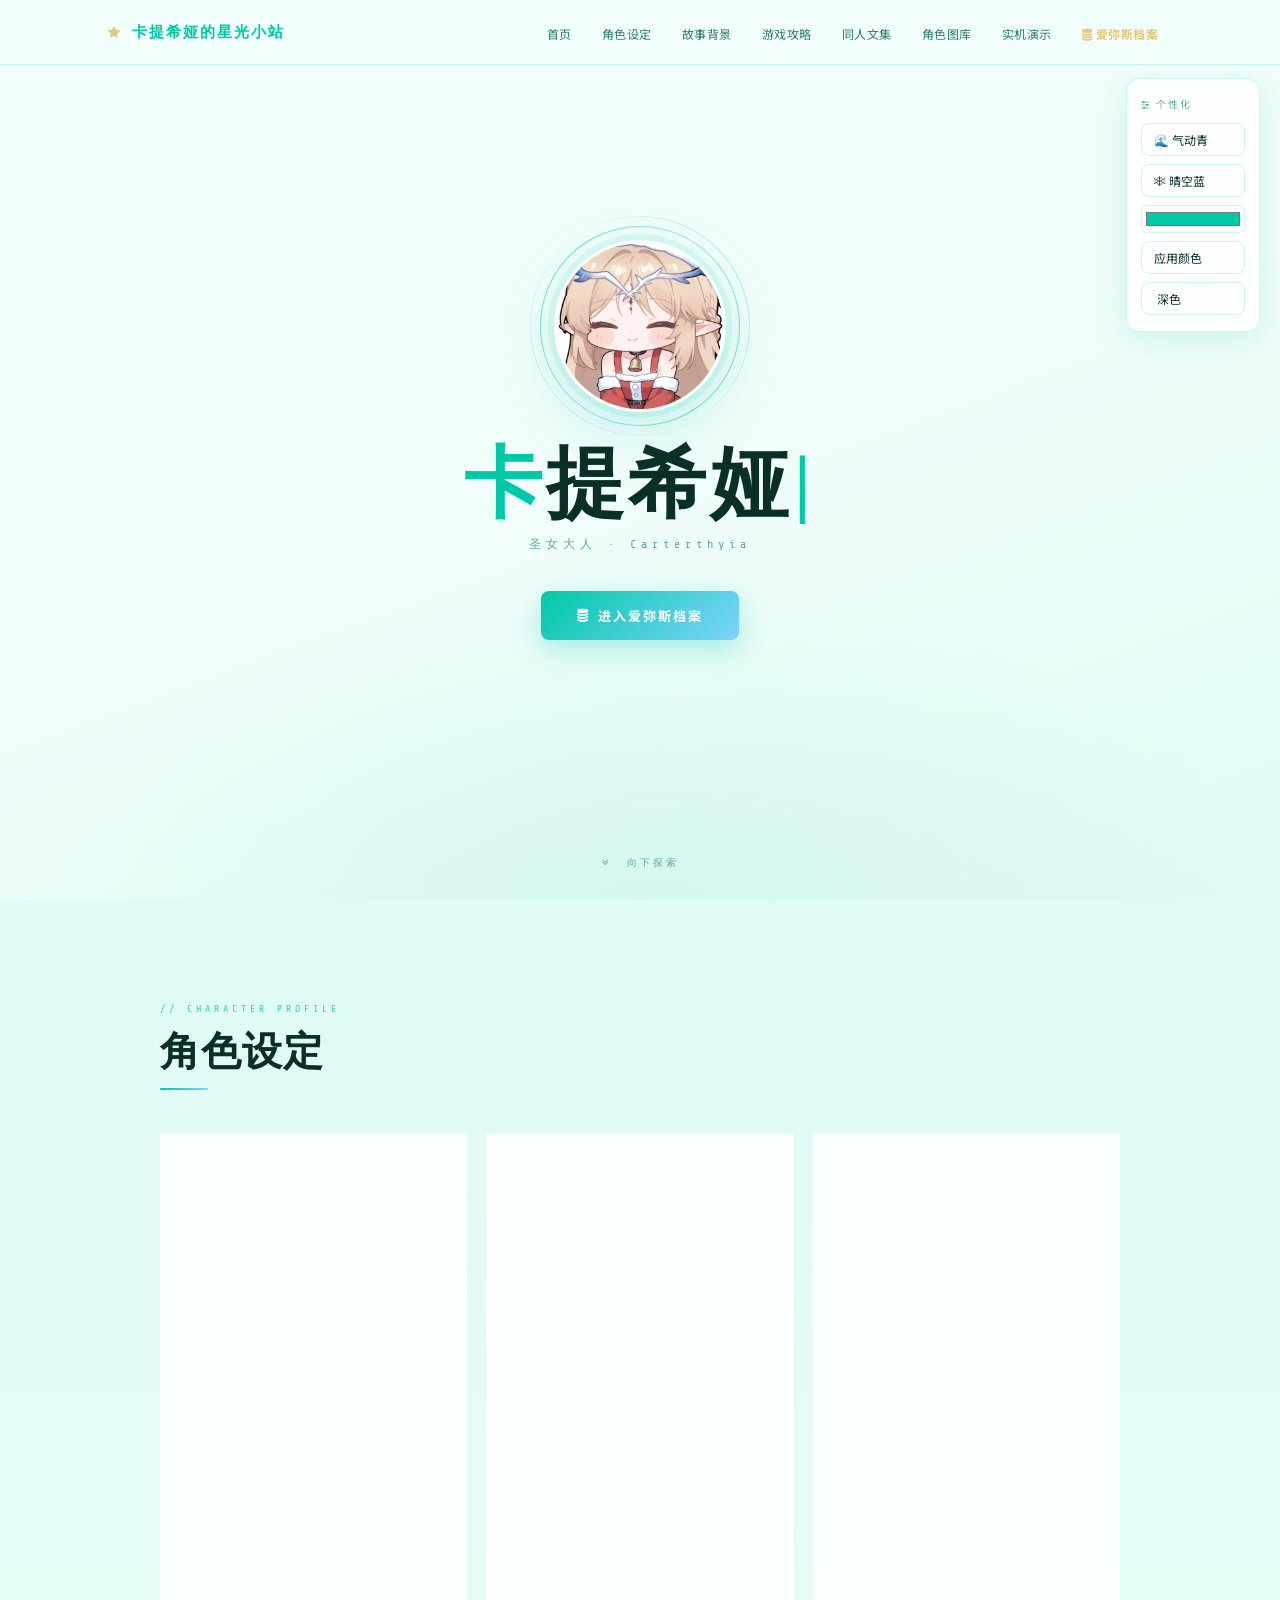
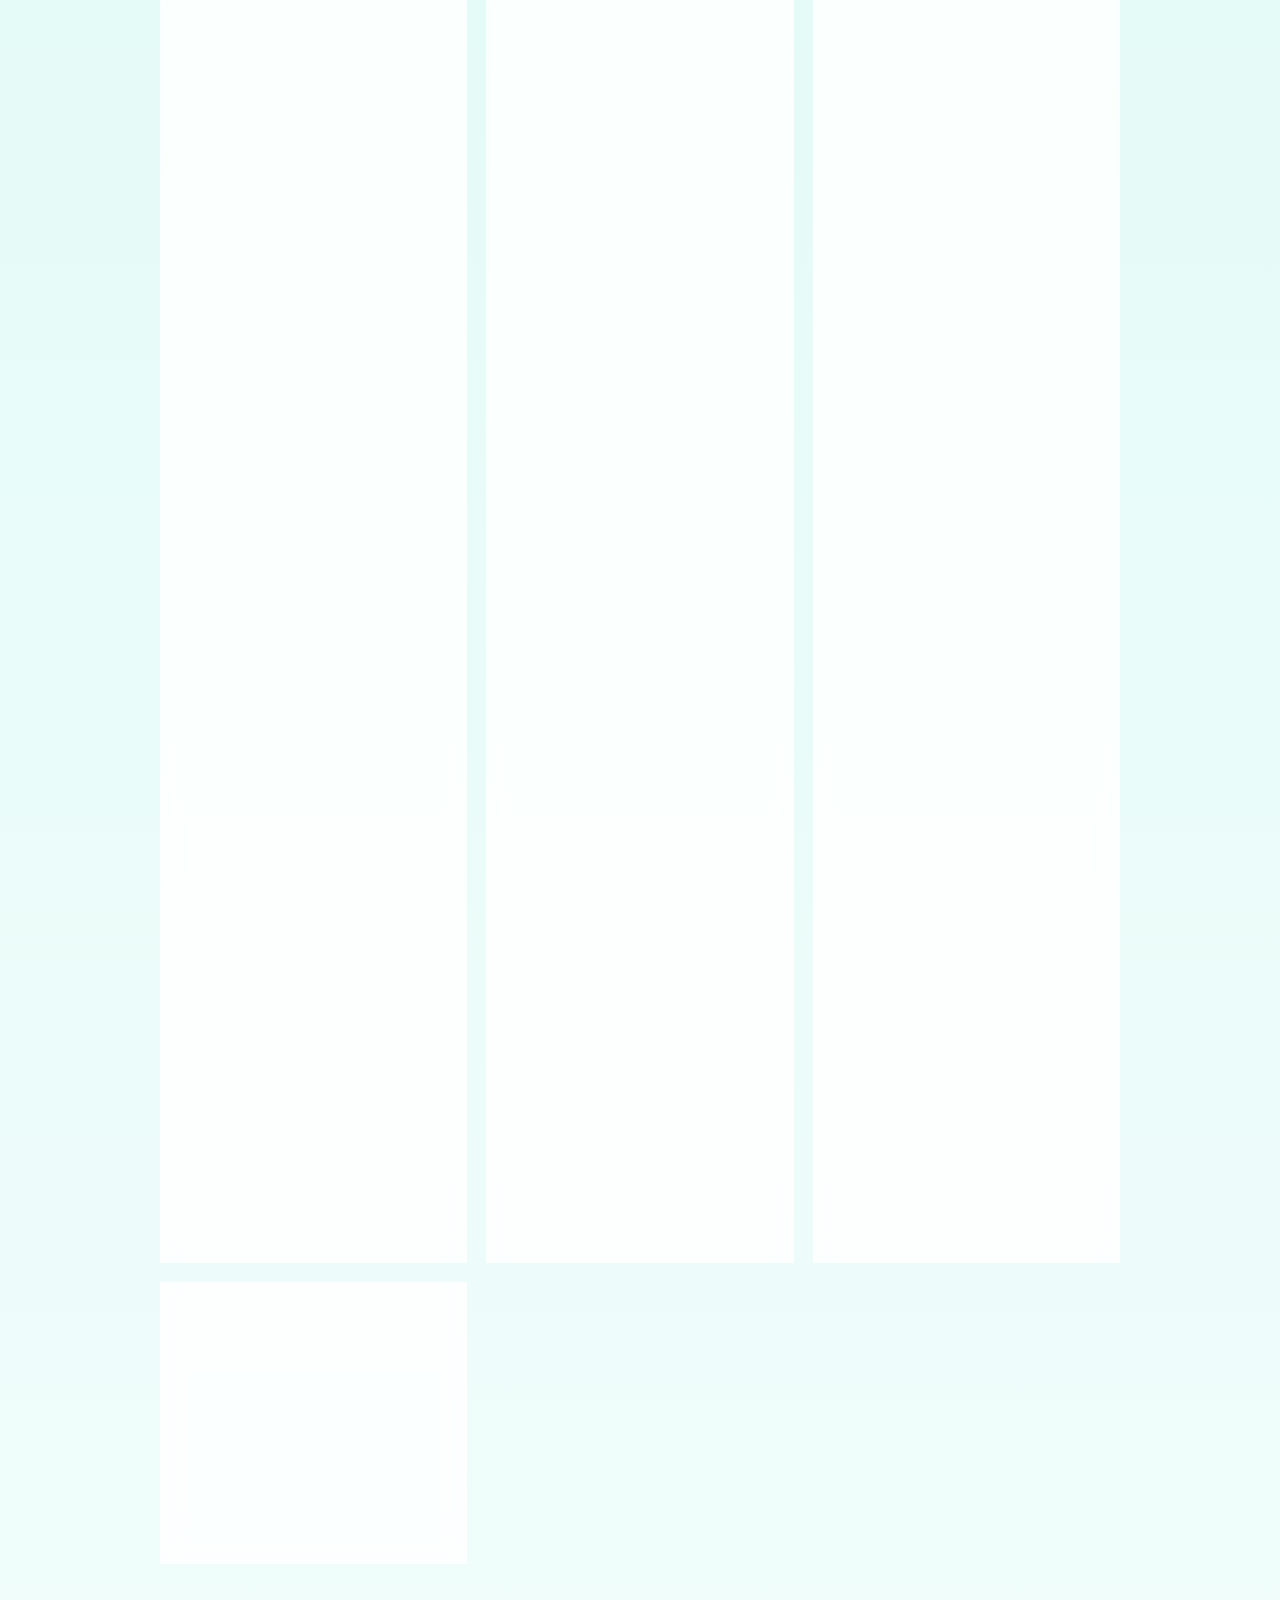
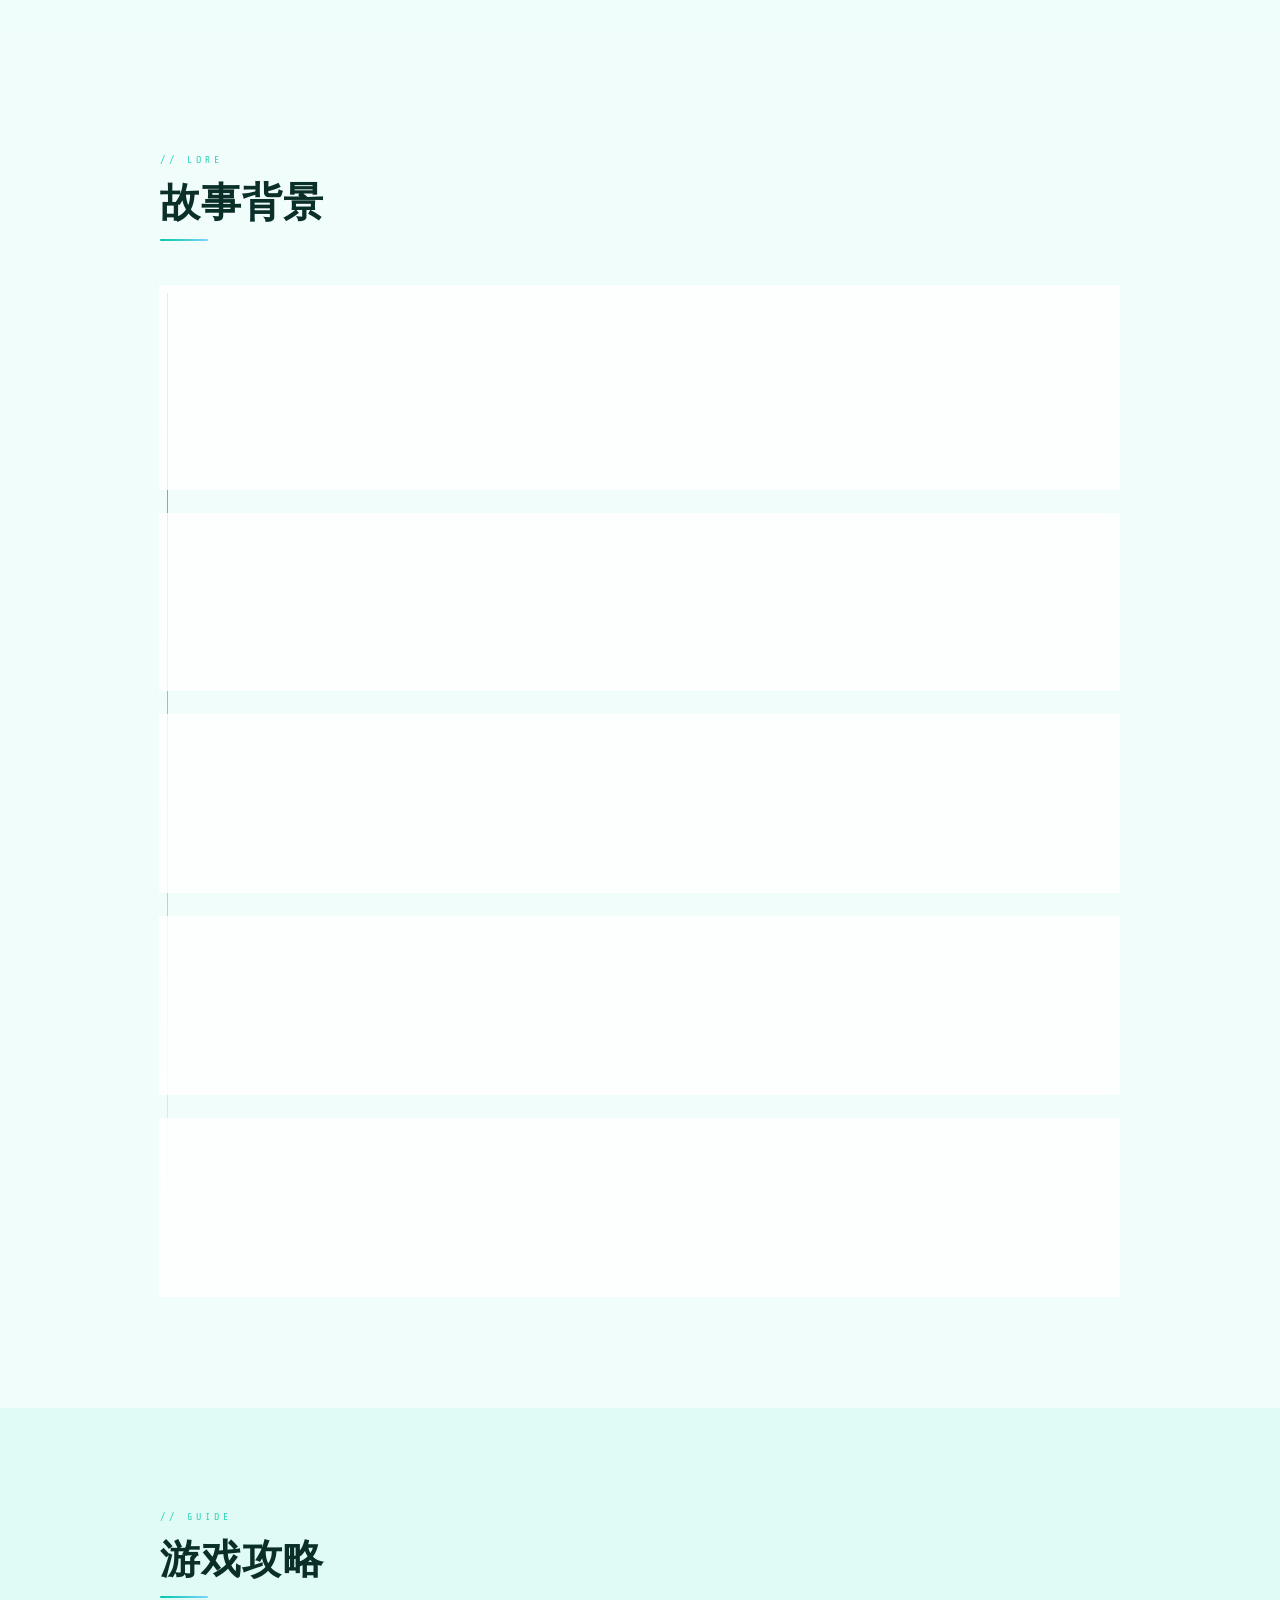
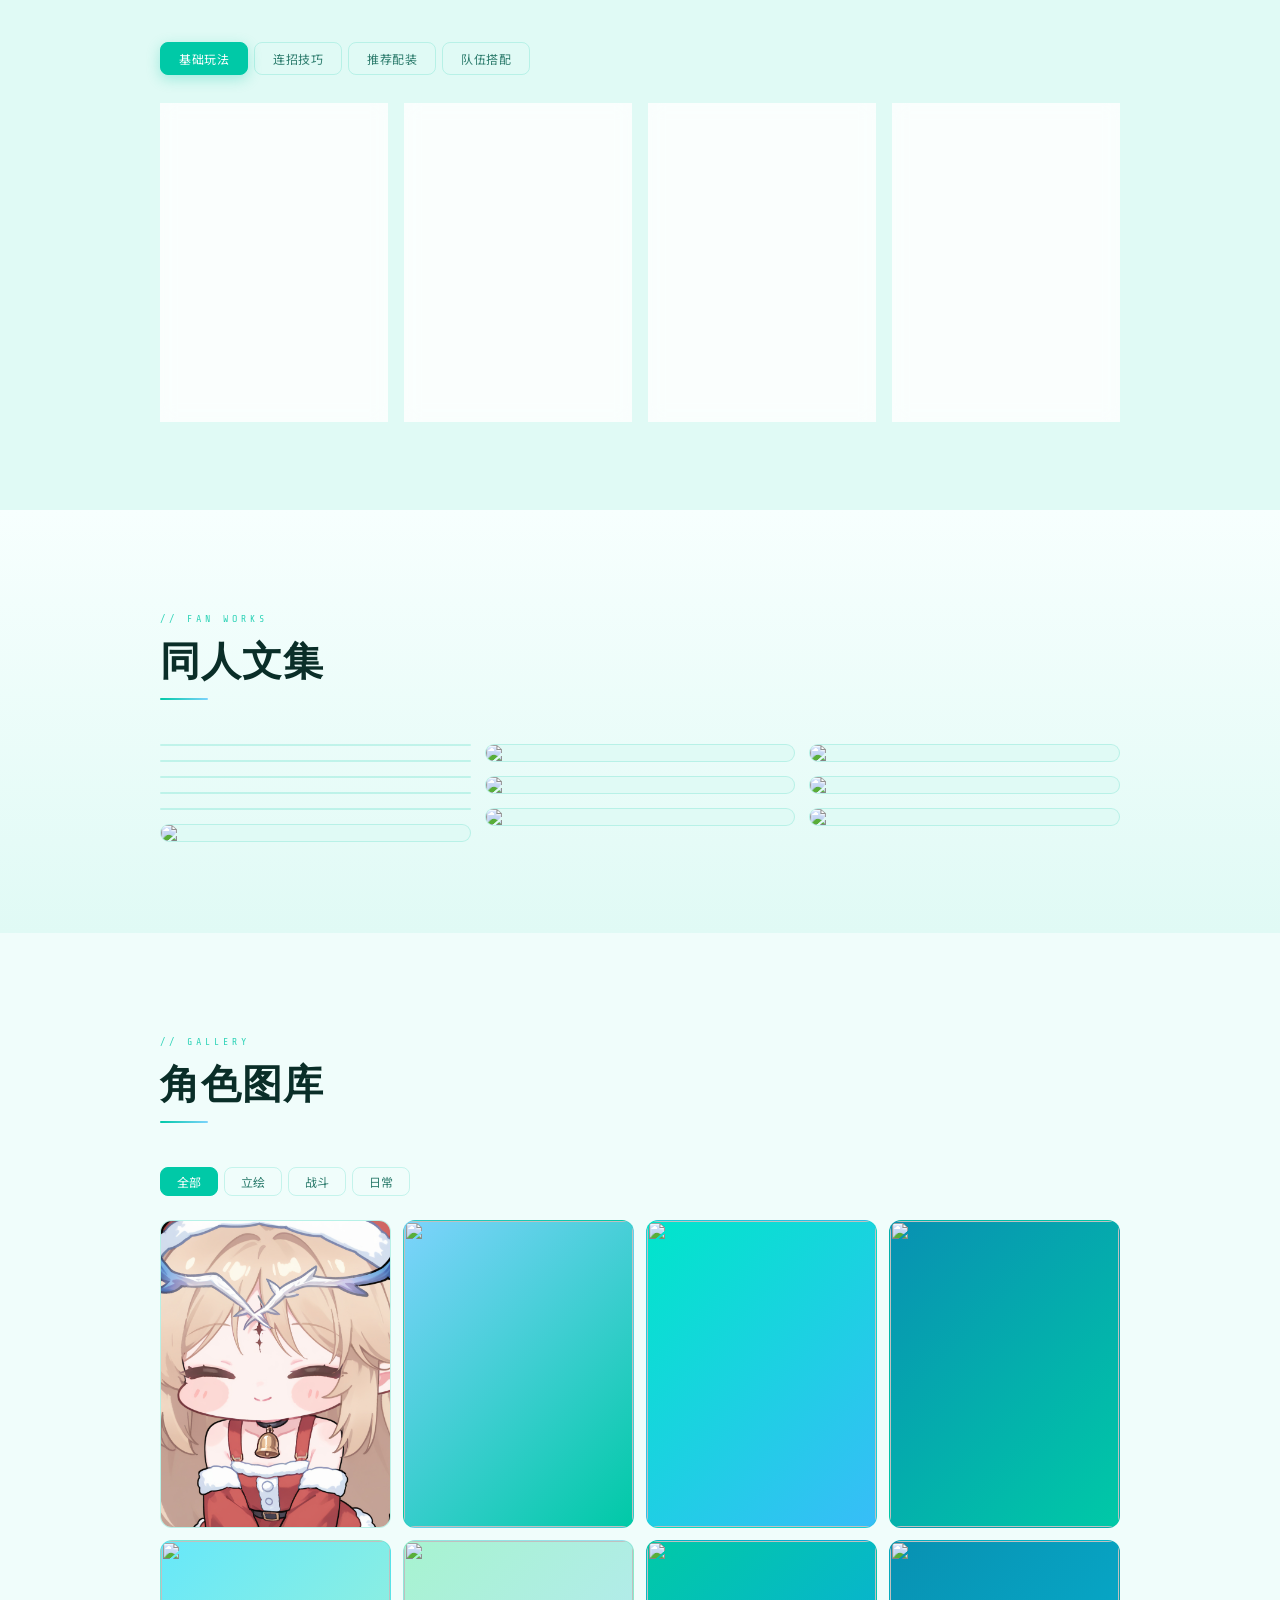
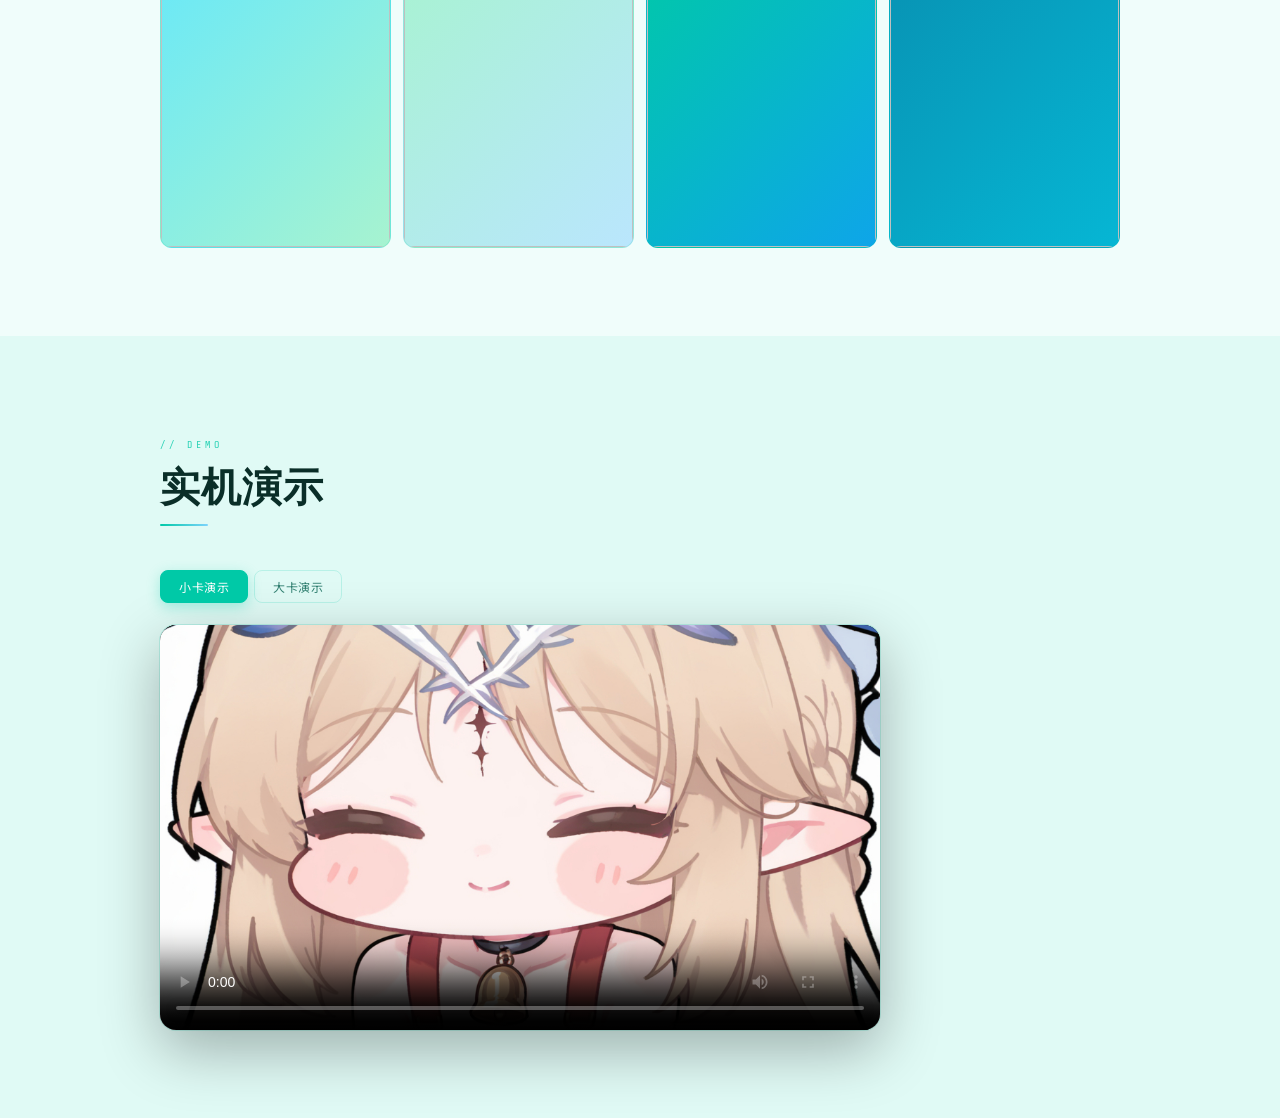
==== commit 6760f155: "Add files via upload" ====
--- a/index.html
+++ b/index.html
@@ -390,26 +390,39 @@
         <div class="fan-over">同人图 · 05</div>
       </div>
       <div class="fan-item" onclick="openLb('images3/anchor6.png')">
-        <img src="images3/anchor6.png" alt="同人图6" onerror="this.parentElement.style.background='linear-gradient(135deg,#a7f3d0,#bae6fd)';this.style.display='none'">
-        <div class="fan-over">同人图 · 06</div>
-        <div class="fan-item" onclick="openLb('images3/gay1.png')">
-          <img src="images3/gay1.png" alt="同人图7" onerror="this.parentElement.style.background='linear-gradient(135deg,#00c9a7,#0ea5e9)';this.style.display='none'">
-          <div class="fan-over">同人图 · 07</div>
-          <div class="fan-item" onclick="openLb('images3/gay2.png')">
-            <img src="images3/gay2.png" alt="同人图8" onerror="this.parentElement.style.background='linear-gradient(135deg,#0891b2,#06b6d4)';this.style.display='none'">
-            <div class="fan-over">同人图 · 08</div>
-            <div class="fan-item" onclick="openLb('images3/gay3.png')">
-              <img src="images3/gay3.png" alt="同人图9" onerror="this.parentElement.style.background='linear-gradient(135deg,#00e5cb,#38bdf8)';this.style.display='none'">
-              <div class="fan-over">同人图 · 09</div>
-              </div>class="fan-item" onclick="openLb('images3/gay4.png')">
-                <img src="images3/gay4.png" alt="同人图10" onerror="this.parentElement.style.background='linear-gradient(135deg,#0891b2,#00c9a7)';this.style.display='none'">
-                <div class="fan-over">同人图 · 10</div>
-                </div>class="fan-item" onclick="openLb('images3/gay5.png')">
-                  <img src="images3/gay5.png" alt="同人图11" onerror="this.parentElement.style.background='linear-gradient(135deg,#67e8f9,#a7f3d0)';this.style.display='none'">
-                  <div class="fan-over">同人图 · 11</div>
-                  </div>class="fan-item" onclick="openLb('images3/gay6.png')">
-                    <img src="images3/gay6.png" alt="同人图12" onerror="this.parentElement.style.background='linear-gradient(135deg,#a7f3d0,#bae6fd)';this.style.display='none'">
-                    <div class="fan-over">同人图 · 12</div>
+  <img src="images3/anchor6.png">
+  <div class="fan-over">同人图 · 06</div>
+</div>
+
+<div class="fan-item" onclick="openLb('images3/gay1.png')">
+  <img src="images3/gay1.png">
+  <div class="fan-over">同人图 · 07</div>
+</div>
+
+<div class="fan-item" onclick="openLb('images3/gay2.png')">
+  <img src="images3/gay2.png">
+  <div class="fan-over">同人图 · 08</div>
+</div>
+
+<div class="fan-item" onclick="openLb('images3/gay3.png')">
+  <img src="images3/gay3.png">
+  <div class="fan-over">同人图 · 09</div>
+</div>
+
+<div class="fan-item" onclick="openLb('images3/gay4.png')">
+  <img src="images3/gay4.png">
+  <div class="fan-over">同人图 · 10</div>
+</div>
+
+<div class="fan-item" onclick="openLb('images3/gay5.png')">
+  <img src="images3/gay5.png">
+  <div class="fan-over">同人图 · 11</div>
+</div>
+
+<div class="fan-item" onclick="openLb('images3/gay6.png')">
+  <img src="images3/gay6.png">
+  <div class="fan-over">同人图 · 12</div>
+</div>
       </div>
     </div>
   </div>
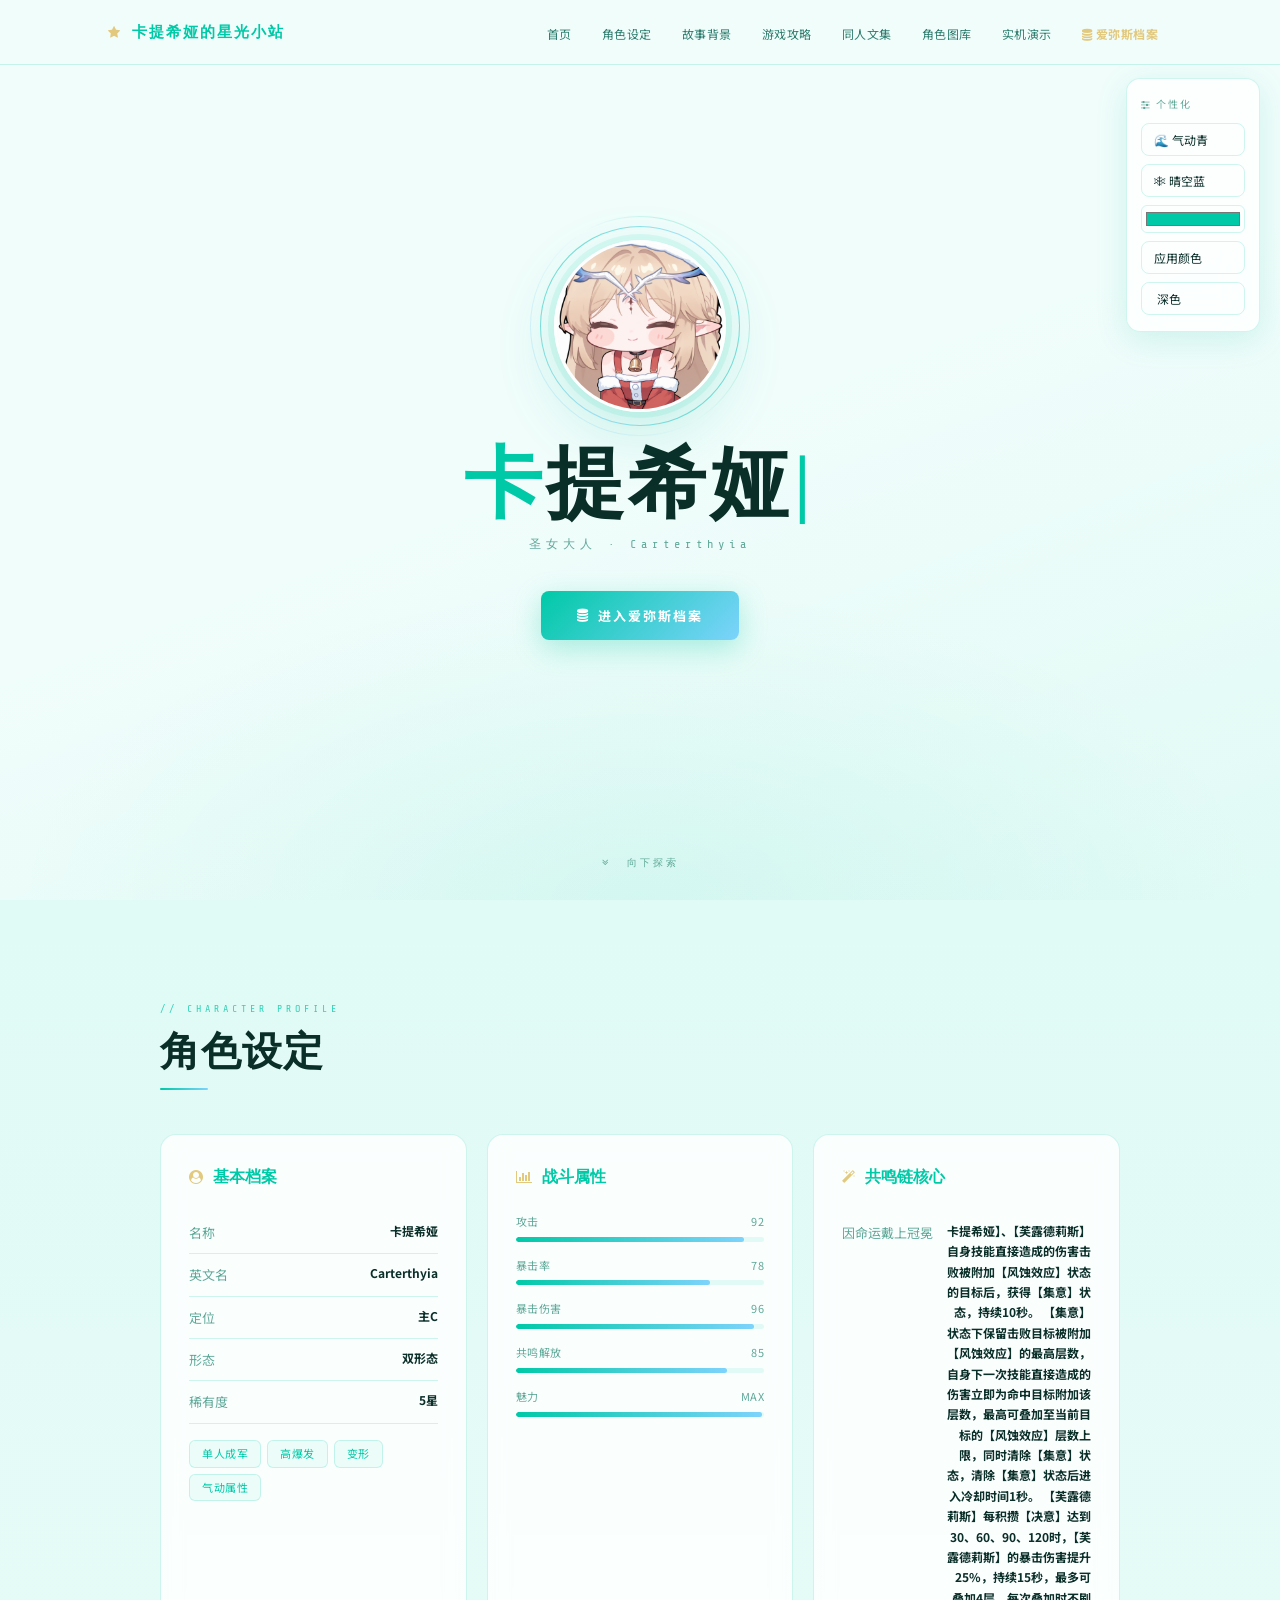
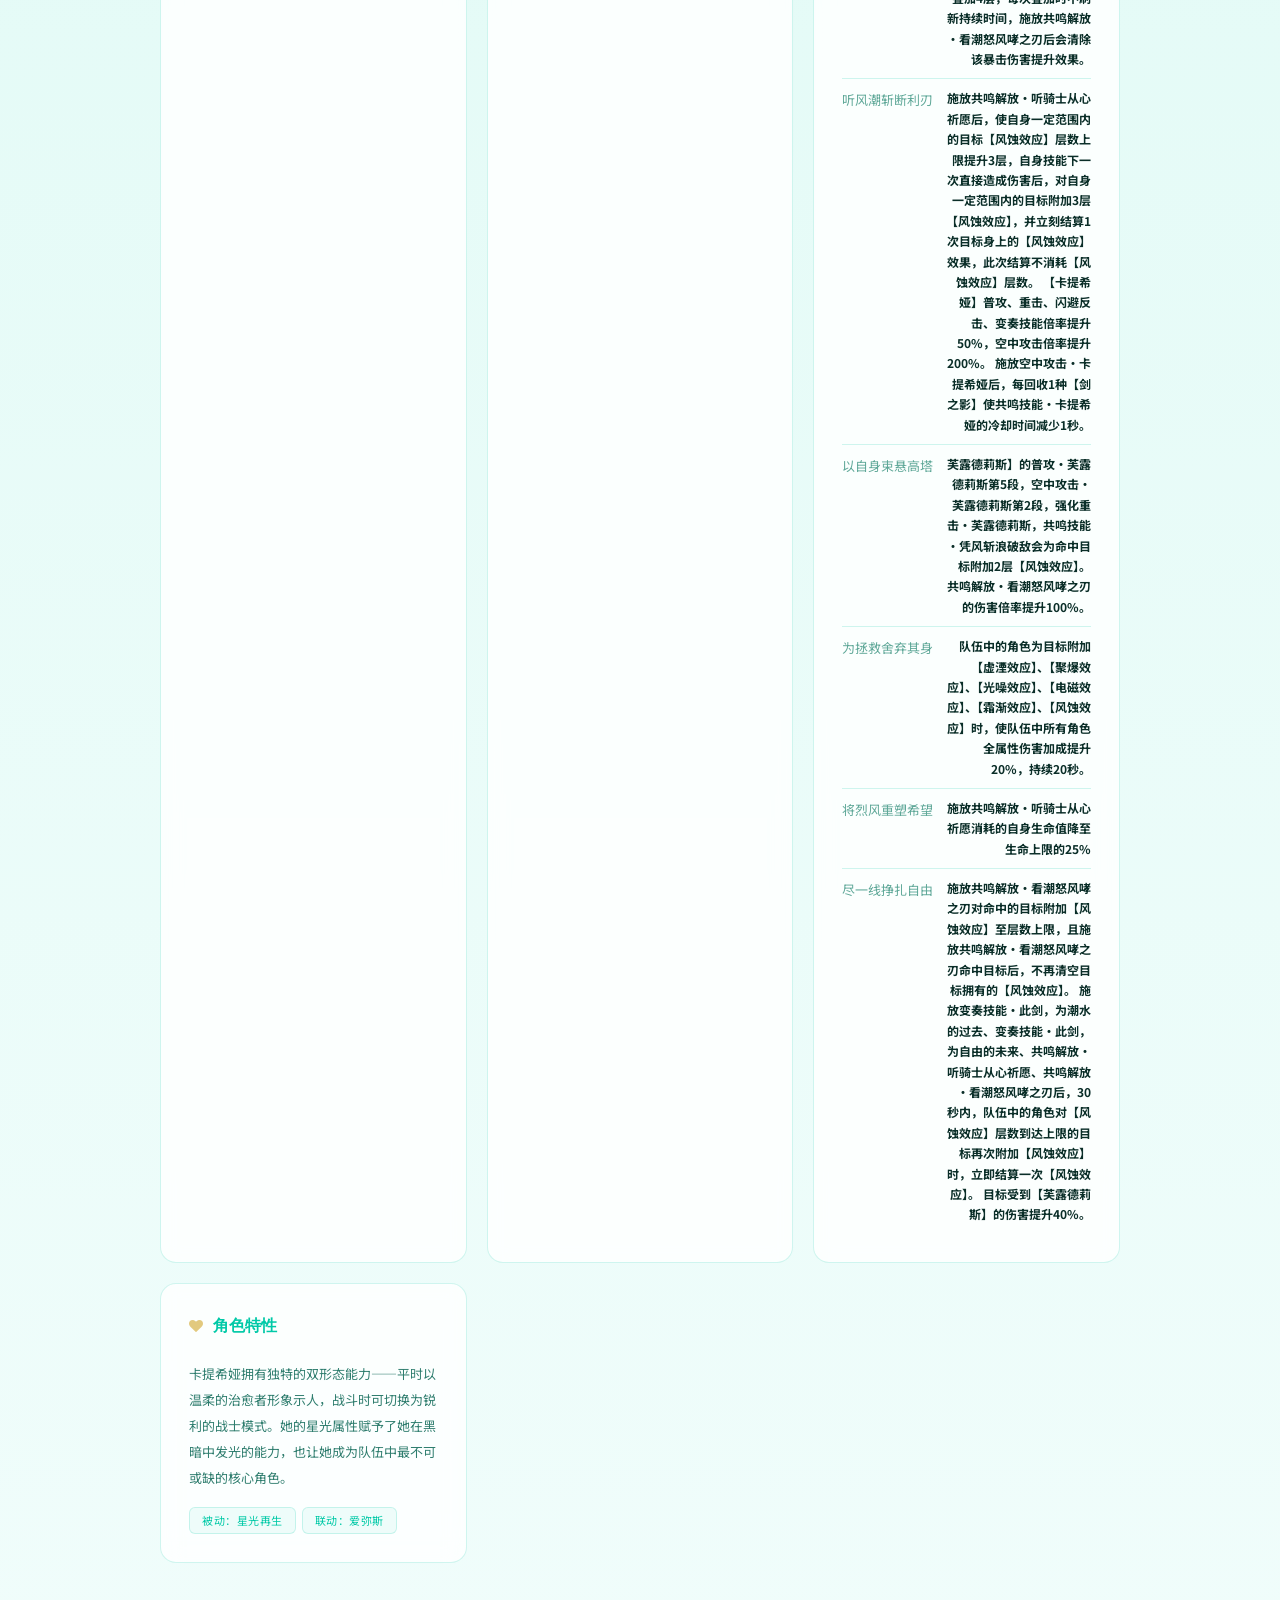
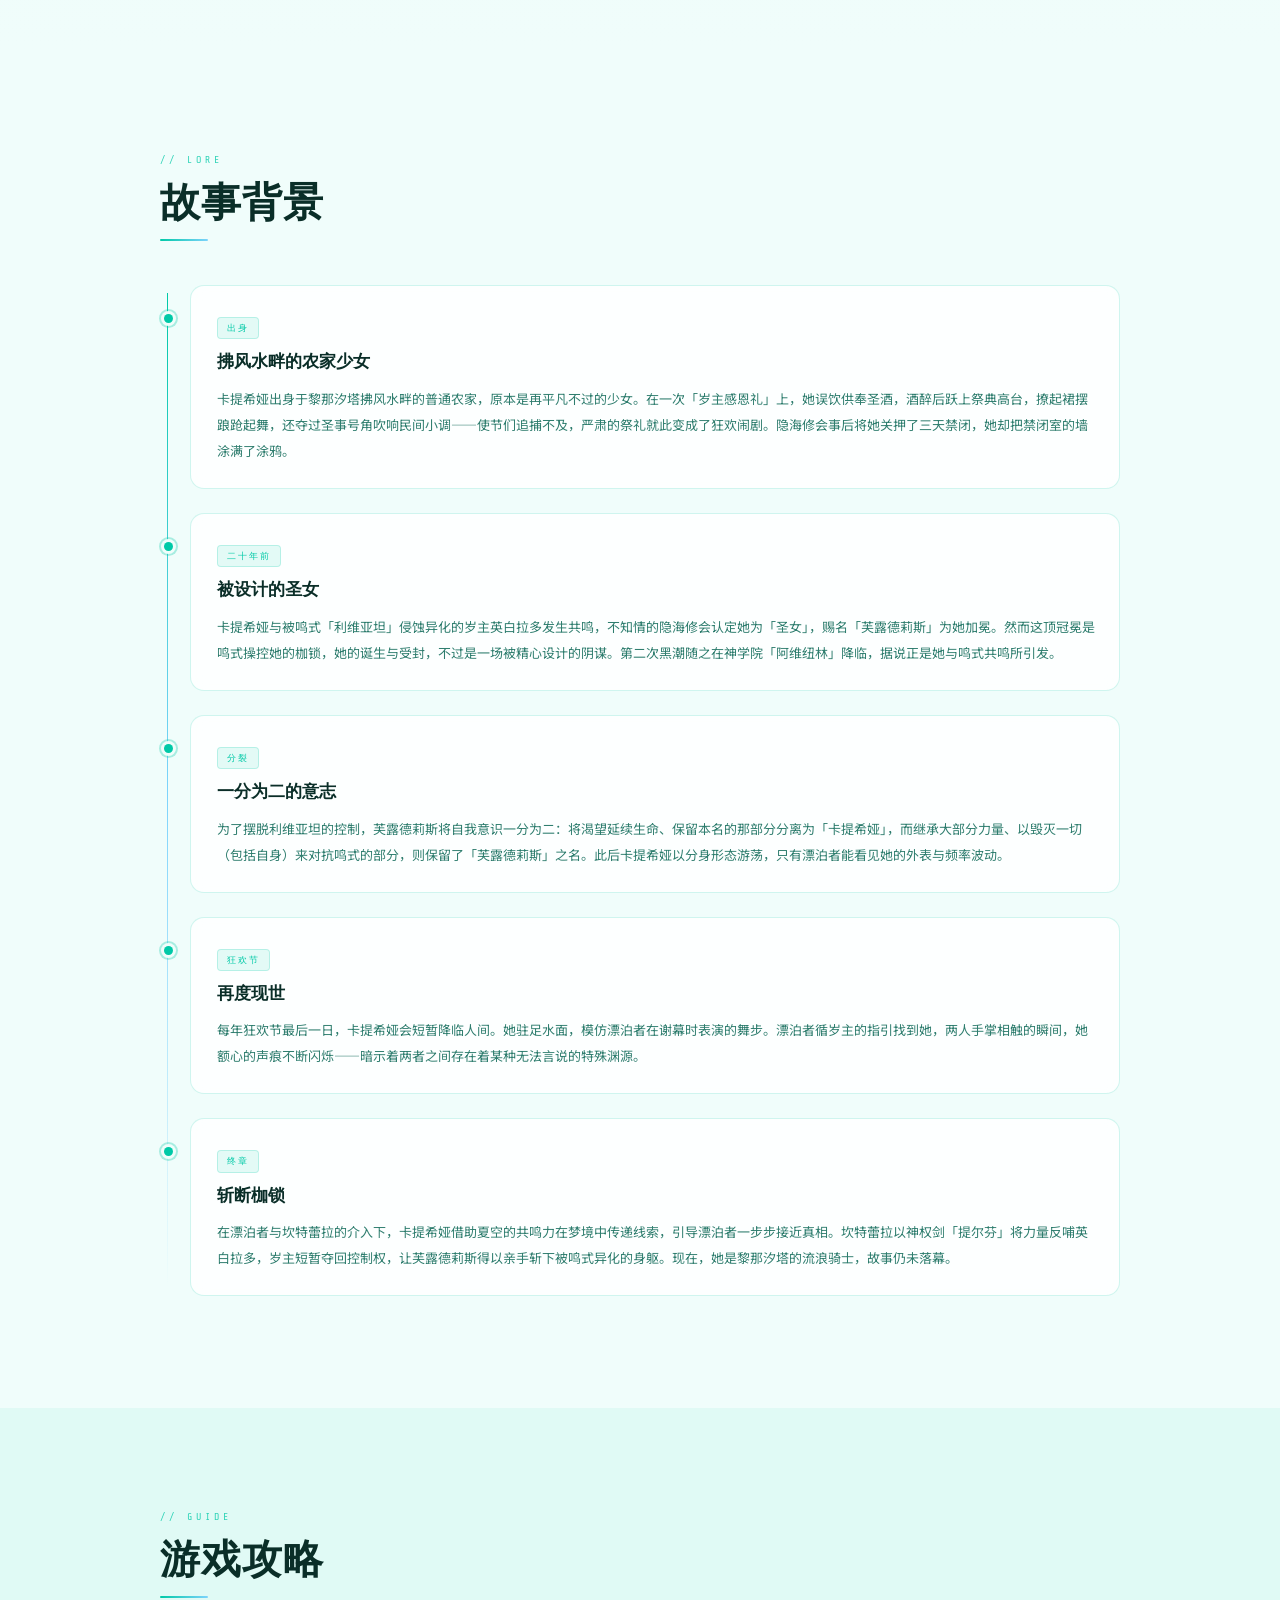
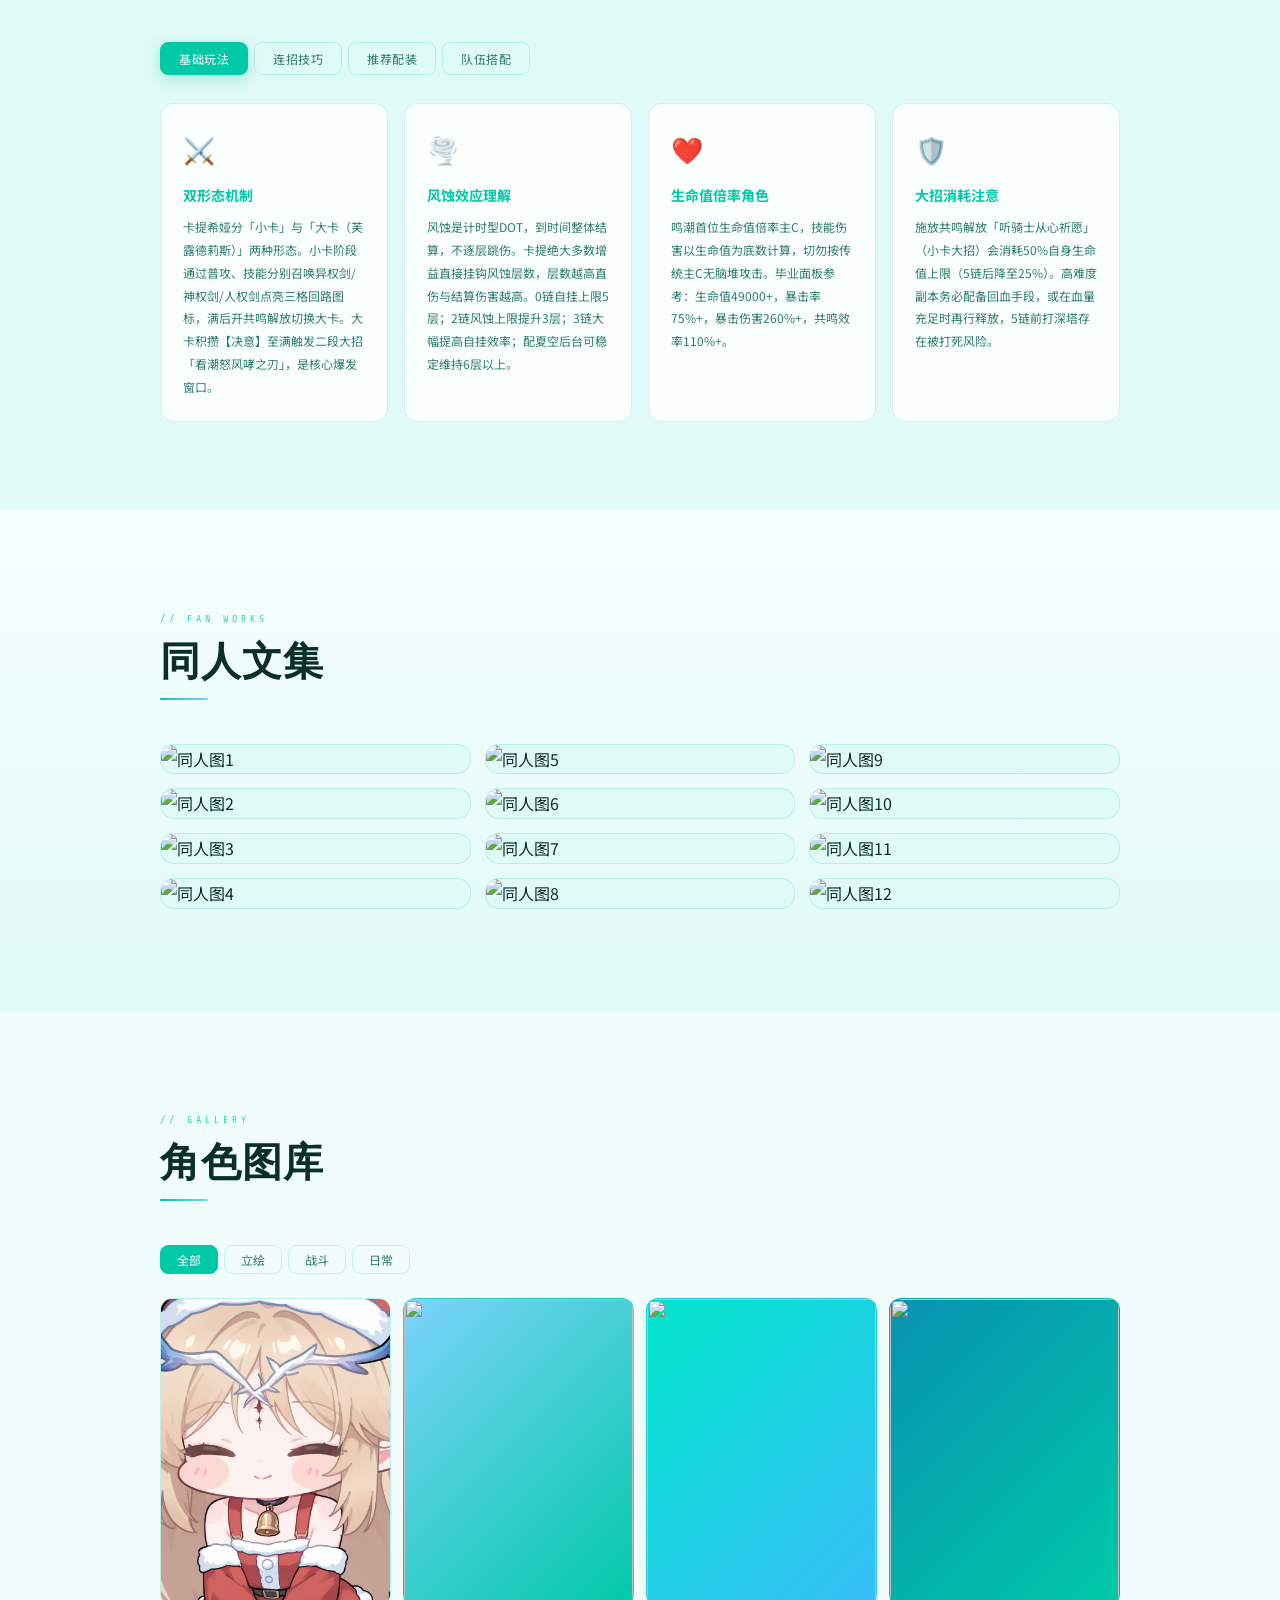
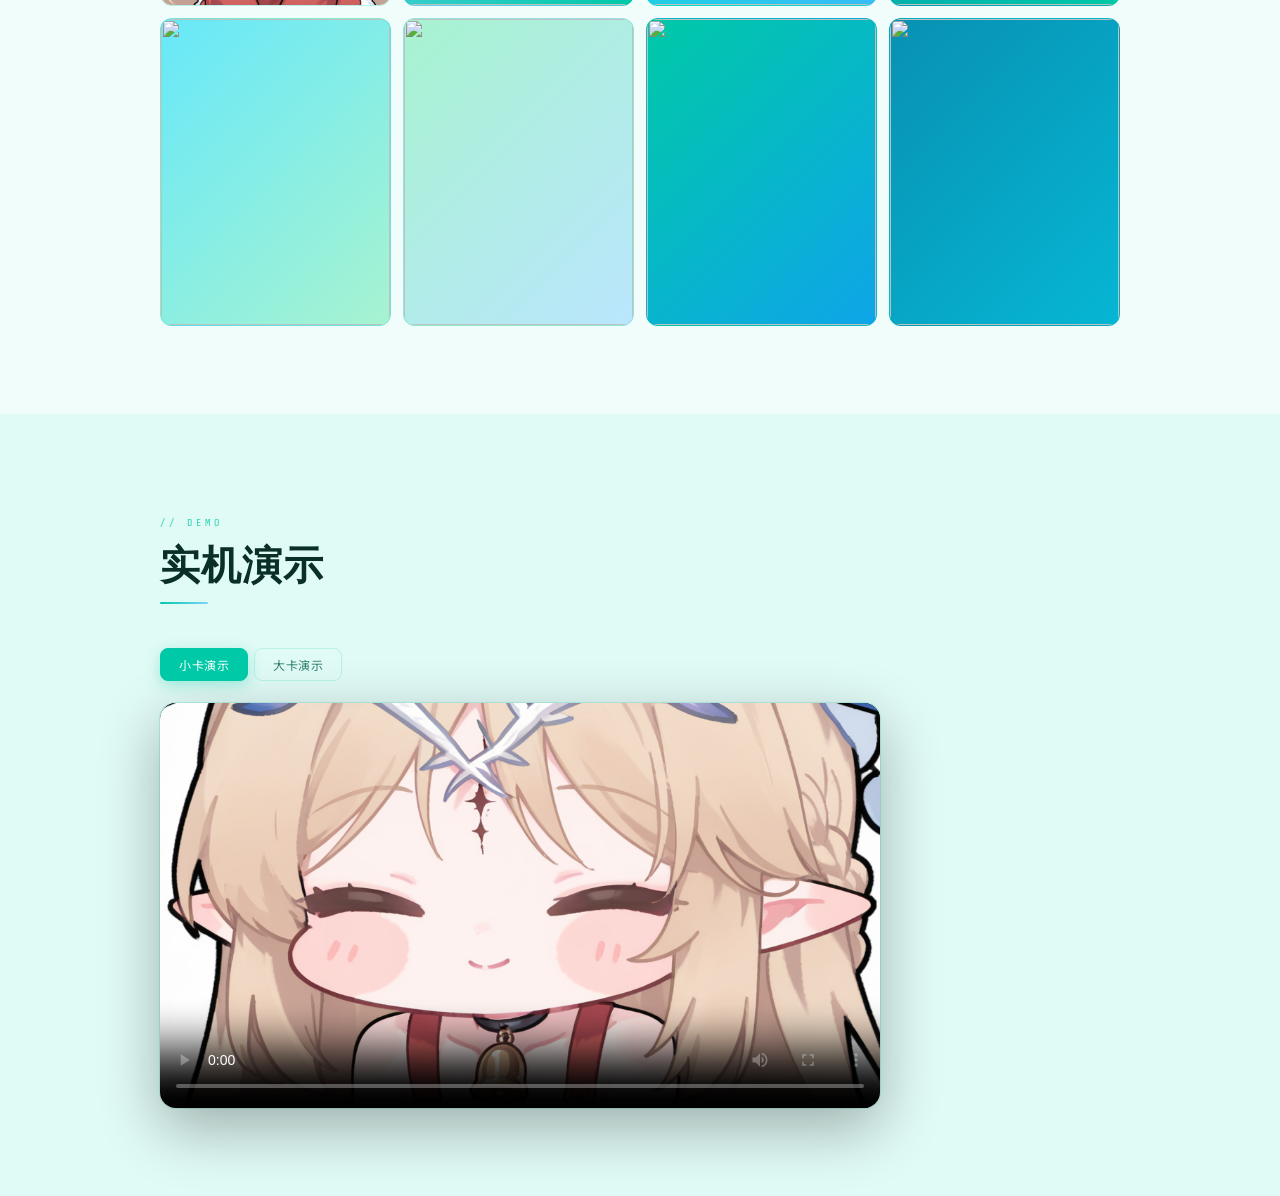
==== commit e01db71e: "Add files via upload" ====
--- a/index.html
+++ b/index.html
@@ -368,62 +368,69 @@
     <span class="sec-label">// Fan Works</span>
     <h2 class="sec-title">同人文集</h2>
     <div class="sec-bar"></div>
+
     <div class="fanbook-masonry">
+
       <div class="fan-item" onclick="openLb('images3/anchor1.png')">
-        <img src="images3/anchor1.png" alt="同人图1" onerror="this.parentElement.style.background='linear-gradient(135deg,#00c9a7,#7dd3fc)';this.style.display='none'">
+        <img src="images3/anchor1.png" alt="同人图1">
         <div class="fan-over">同人图 · 01</div>
       </div>
+
       <div class="fan-item" onclick="openLb('images3/anchor2.png')">
-        <img src="images3/anchor2.png" alt="同人图2" onerror="this.parentElement.style.background='linear-gradient(135deg,#7dd3fc,#00c9a7)';this.style.display='none'">
+        <img src="images3/anchor2.png" alt="同人图2">
         <div class="fan-over">同人图 · 02</div>
       </div>
+
       <div class="fan-item" onclick="openLb('images3/anchor3.png')">
-        <img src="images3/anchor3.png" alt="同人图3" onerror="this.parentElement.style.background='linear-gradient(135deg,#00e5cb,#38bdf8)';this.style.display='none'">
+        <img src="images3/anchor3.png" alt="同人图3">
         <div class="fan-over">同人图 · 03</div>
       </div>
+
       <div class="fan-item" onclick="openLb('images3/anchor4.png')">
-        <img src="images3/anchor4.png" alt="同人图4" onerror="this.parentElement.style.background='linear-gradient(135deg,#0891b2,#00c9a7)';this.style.display='none'">
+        <img src="images3/anchor4.png" alt="同人图4">
         <div class="fan-over">同人图 · 04</div>
       </div>
+
       <div class="fan-item" onclick="openLb('images3/anchor5.png')">
-        <img src="images3/anchor5.png" alt="同人图5" onerror="this.parentElement.style.background='linear-gradient(135deg,#67e8f9,#a7f3d0)';this.style.display='none'">
+        <img src="images3/anchor5.png" alt="同人图5">
         <div class="fan-over">同人图 · 05</div>
       </div>
+
       <div class="fan-item" onclick="openLb('images3/anchor6.png')">
-  <img src="images3/anchor6.png">
-  <div class="fan-over">同人图 · 06</div>
-</div>
-
-<div class="fan-item" onclick="openLb('images3/gay1.png')">
-  <img src="images3/gay1.png">
-  <div class="fan-over">同人图 · 07</div>
-</div>
-
-<div class="fan-item" onclick="openLb('images3/gay2.png')">
-  <img src="images3/gay2.png">
-  <div class="fan-over">同人图 · 08</div>
-</div>
-
-<div class="fan-item" onclick="openLb('images3/gay3.png')">
-  <img src="images3/gay3.png">
-  <div class="fan-over">同人图 · 09</div>
-</div>
-
-<div class="fan-item" onclick="openLb('images3/gay4.png')">
-  <img src="images3/gay4.png">
-  <div class="fan-over">同人图 · 10</div>
-</div>
-
-<div class="fan-item" onclick="openLb('images3/gay5.png')">
-  <img src="images3/gay5.png">
-  <div class="fan-over">同人图 · 11</div>
-</div>
-
-<div class="fan-item" onclick="openLb('images3/gay6.png')">
-  <img src="images3/gay6.png">
-  <div class="fan-over">同人图 · 12</div>
-</div>
-      </div>
+        <img src="images3/anchor6.png" alt="同人图6">
+        <div class="fan-over">同人图 · 06</div>
+      </div>
+
+      <div class="fan-item" onclick="openLb('images3/gay1.png')">
+        <img src="images3/gay1.png" alt="同人图7">
+        <div class="fan-over">同人图 · 07</div>
+      </div>
+
+      <div class="fan-item" onclick="openLb('images3/gay2.png')">
+        <img src="images3/gay2.png" alt="同人图8">
+        <div class="fan-over">同人图 · 08</div>
+      </div>
+
+      <div class="fan-item" onclick="openLb('images3/gay3.png')">
+        <img src="images3/gay3.png" alt="同人图9">
+        <div class="fan-over">同人图 · 09</div>
+      </div>
+
+      <div class="fan-item" onclick="openLb('images3/gay4.png')">
+        <img src="images3/gay4.png" alt="同人图10">
+        <div class="fan-over">同人图 · 10</div>
+      </div>
+
+      <div class="fan-item" onclick="openLb('images3/gay5.png')">
+        <img src="images3/gay5.png" alt="同人图11">
+        <div class="fan-over">同人图 · 11</div>
+      </div>
+
+      <div class="fan-item" onclick="openLb('images3/gay6.png')">
+        <img src="images3/gay6.png" alt="同人图12">
+        <div class="fan-over">同人图 · 12</div>
+      </div>
+
     </div>
   </div>
 </section>
@@ -539,8 +546,8 @@
   dark=!dark;
   document.body.classList.toggle('dark',dark);
   document.getElementById('darkBtn').innerHTML=dark
-    ?'<i class="fa fa-sun-o"></i> 亮色'
-    :'<i class="fa fa-moon"></i> 深色'
+    ?'<i class=\"fa fa-sun-o\"></i> 亮色'
+    :'<i class=\"fa fa-moon\"></i> 深色'
 }
 setTheme('teal');
 
@@ -582,4 +589,4 @@
 }
 </script>
 </body>
-</html>
+</html>
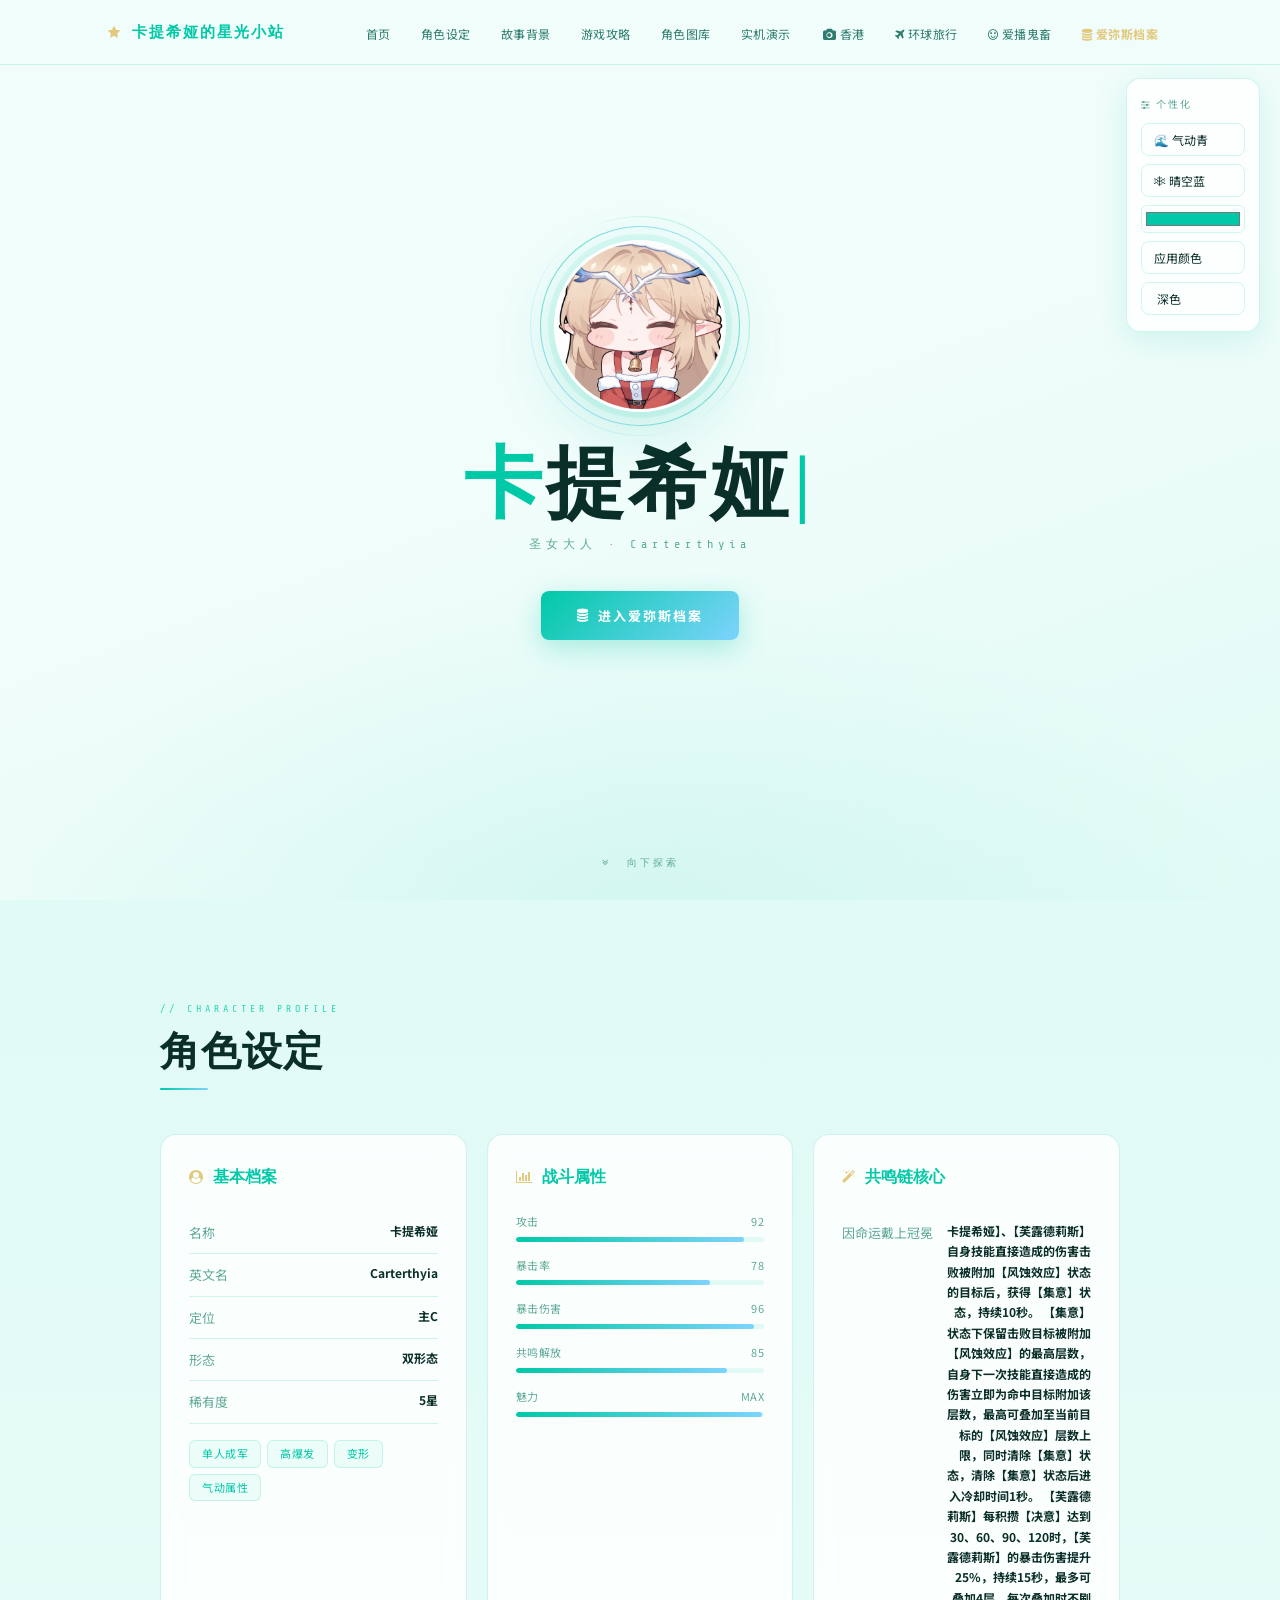
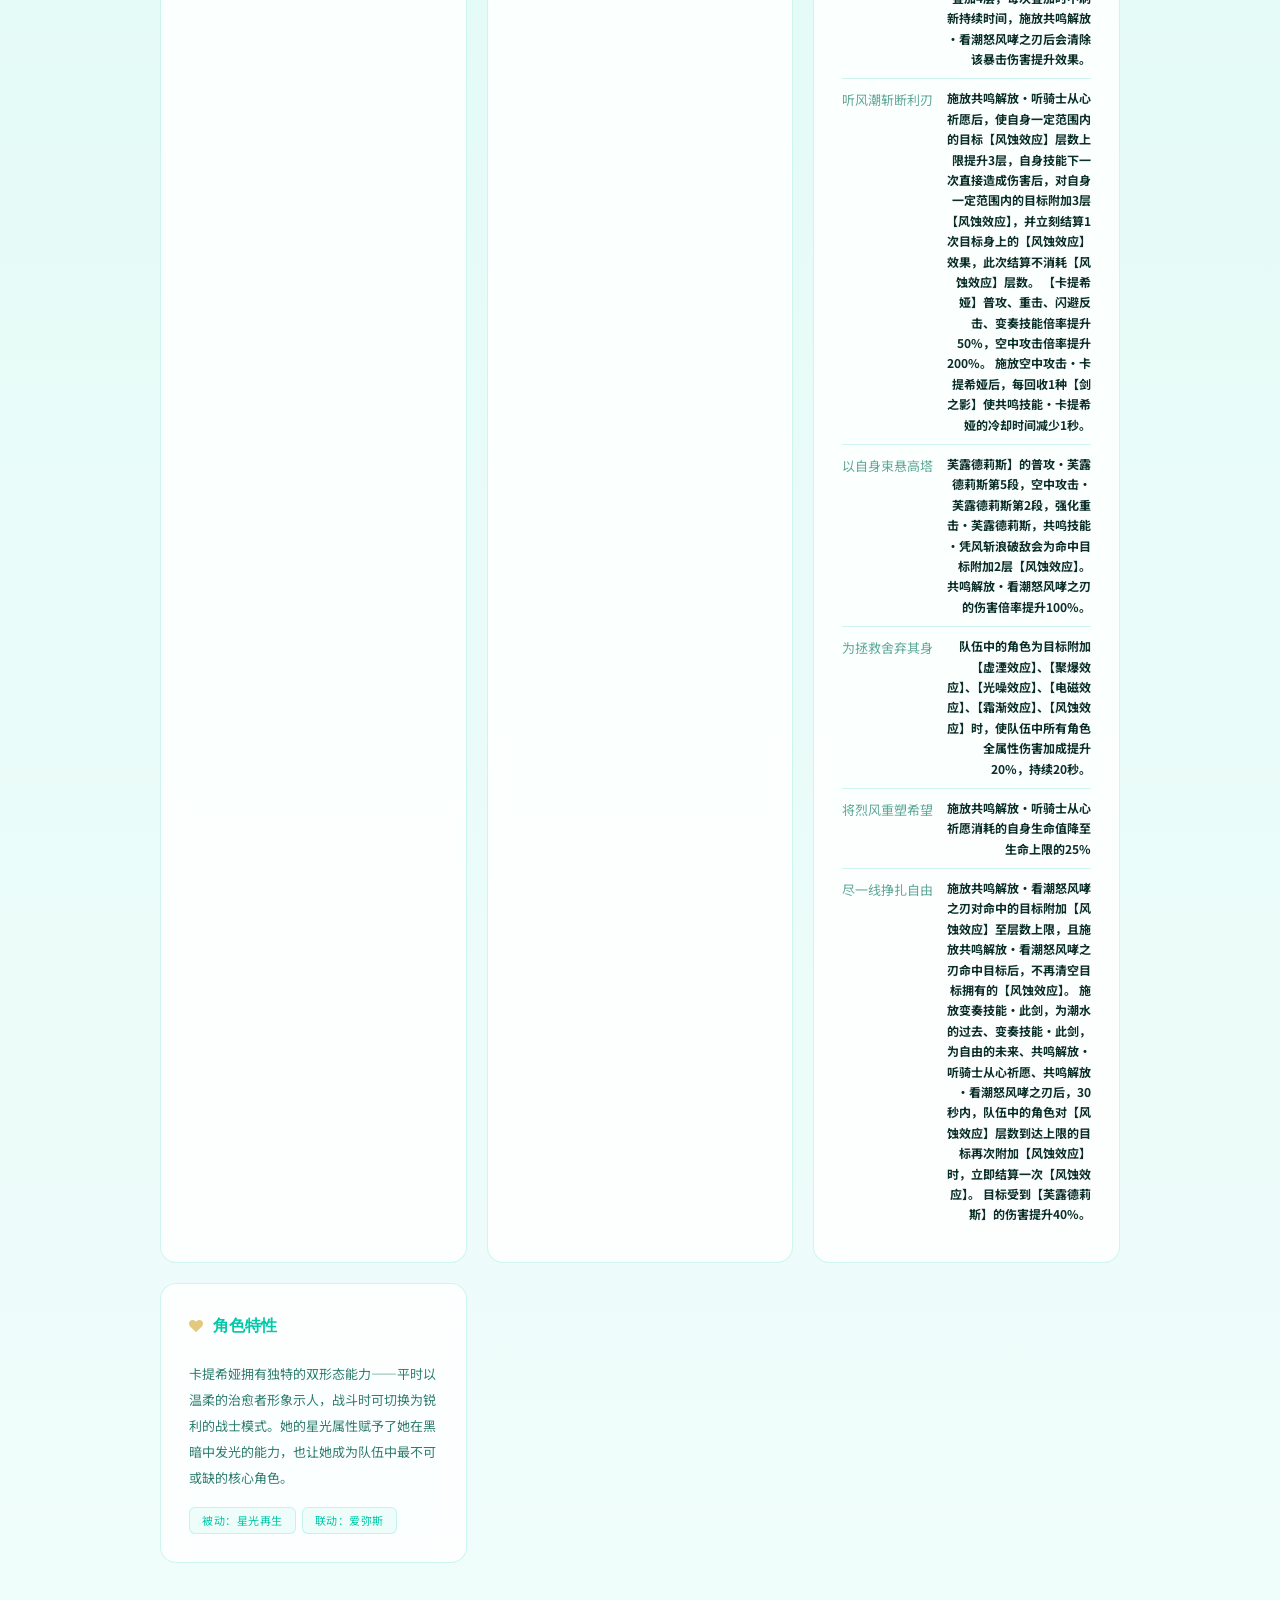
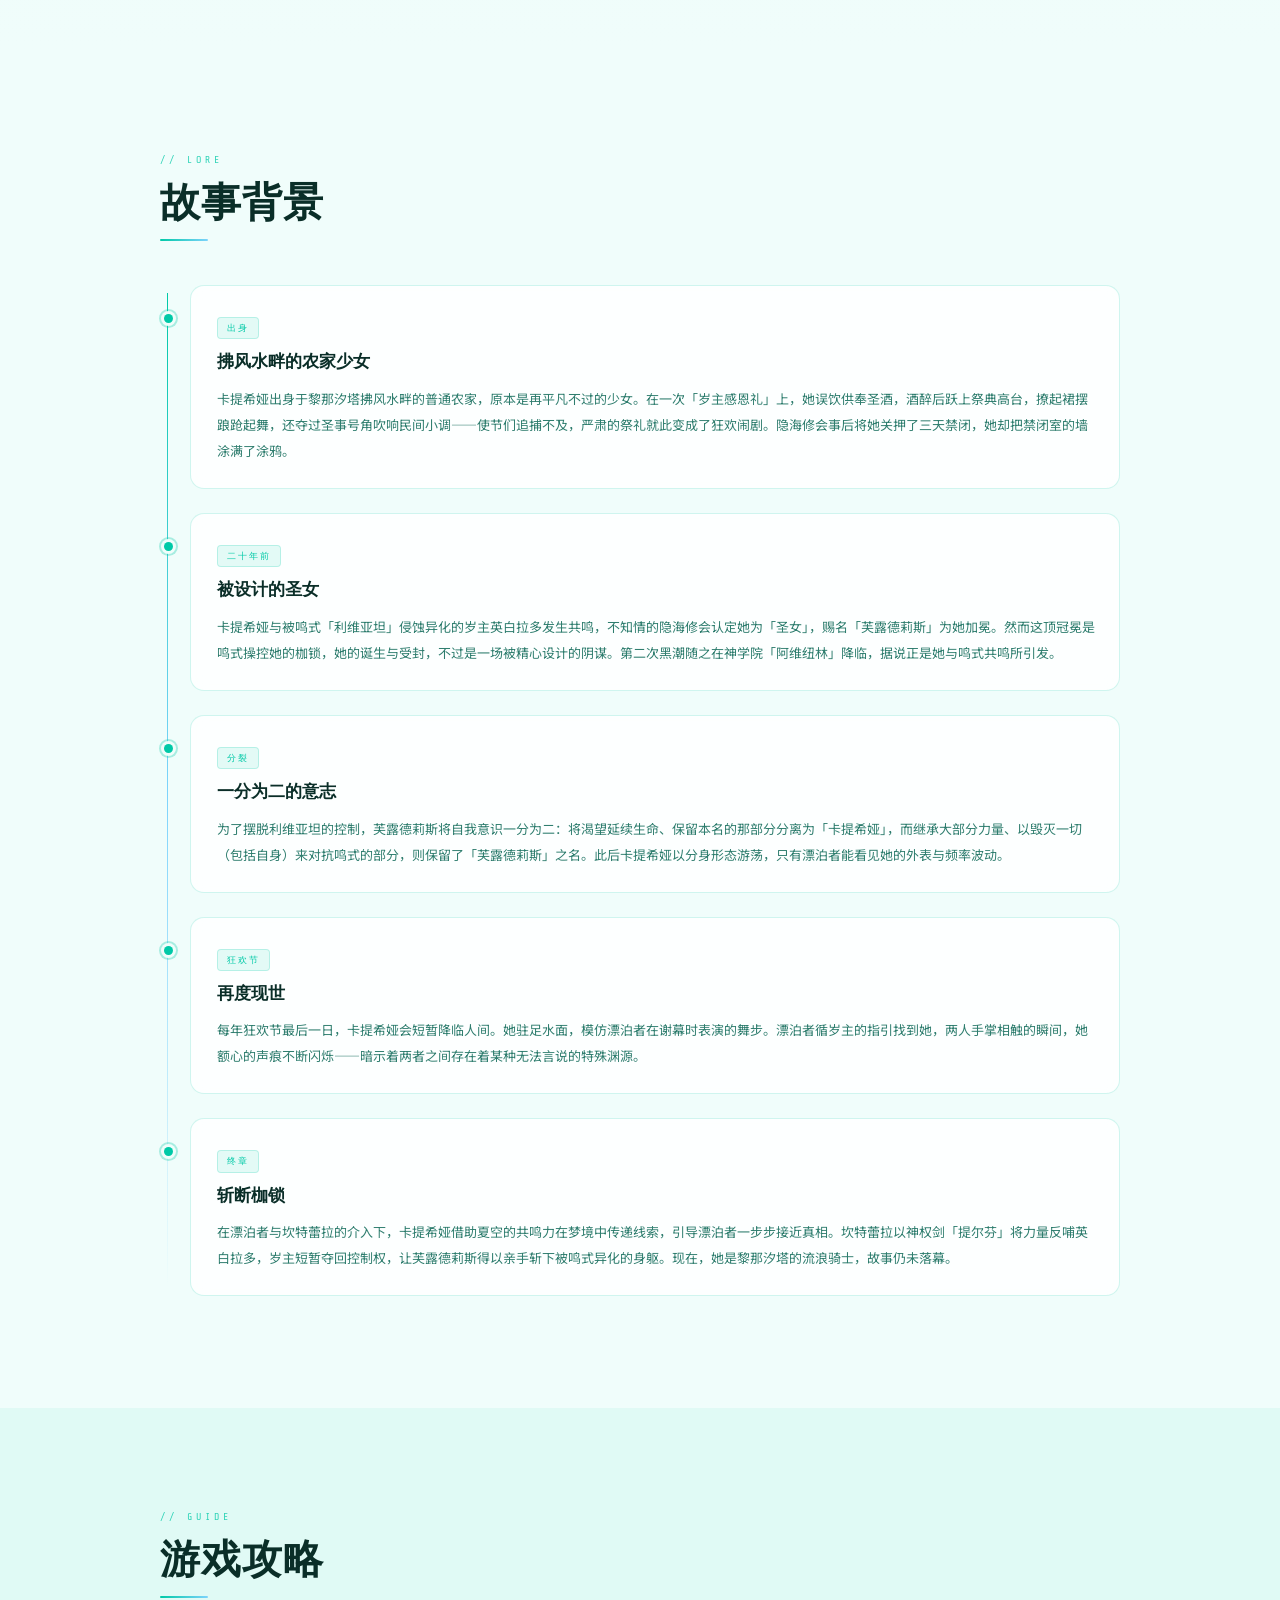
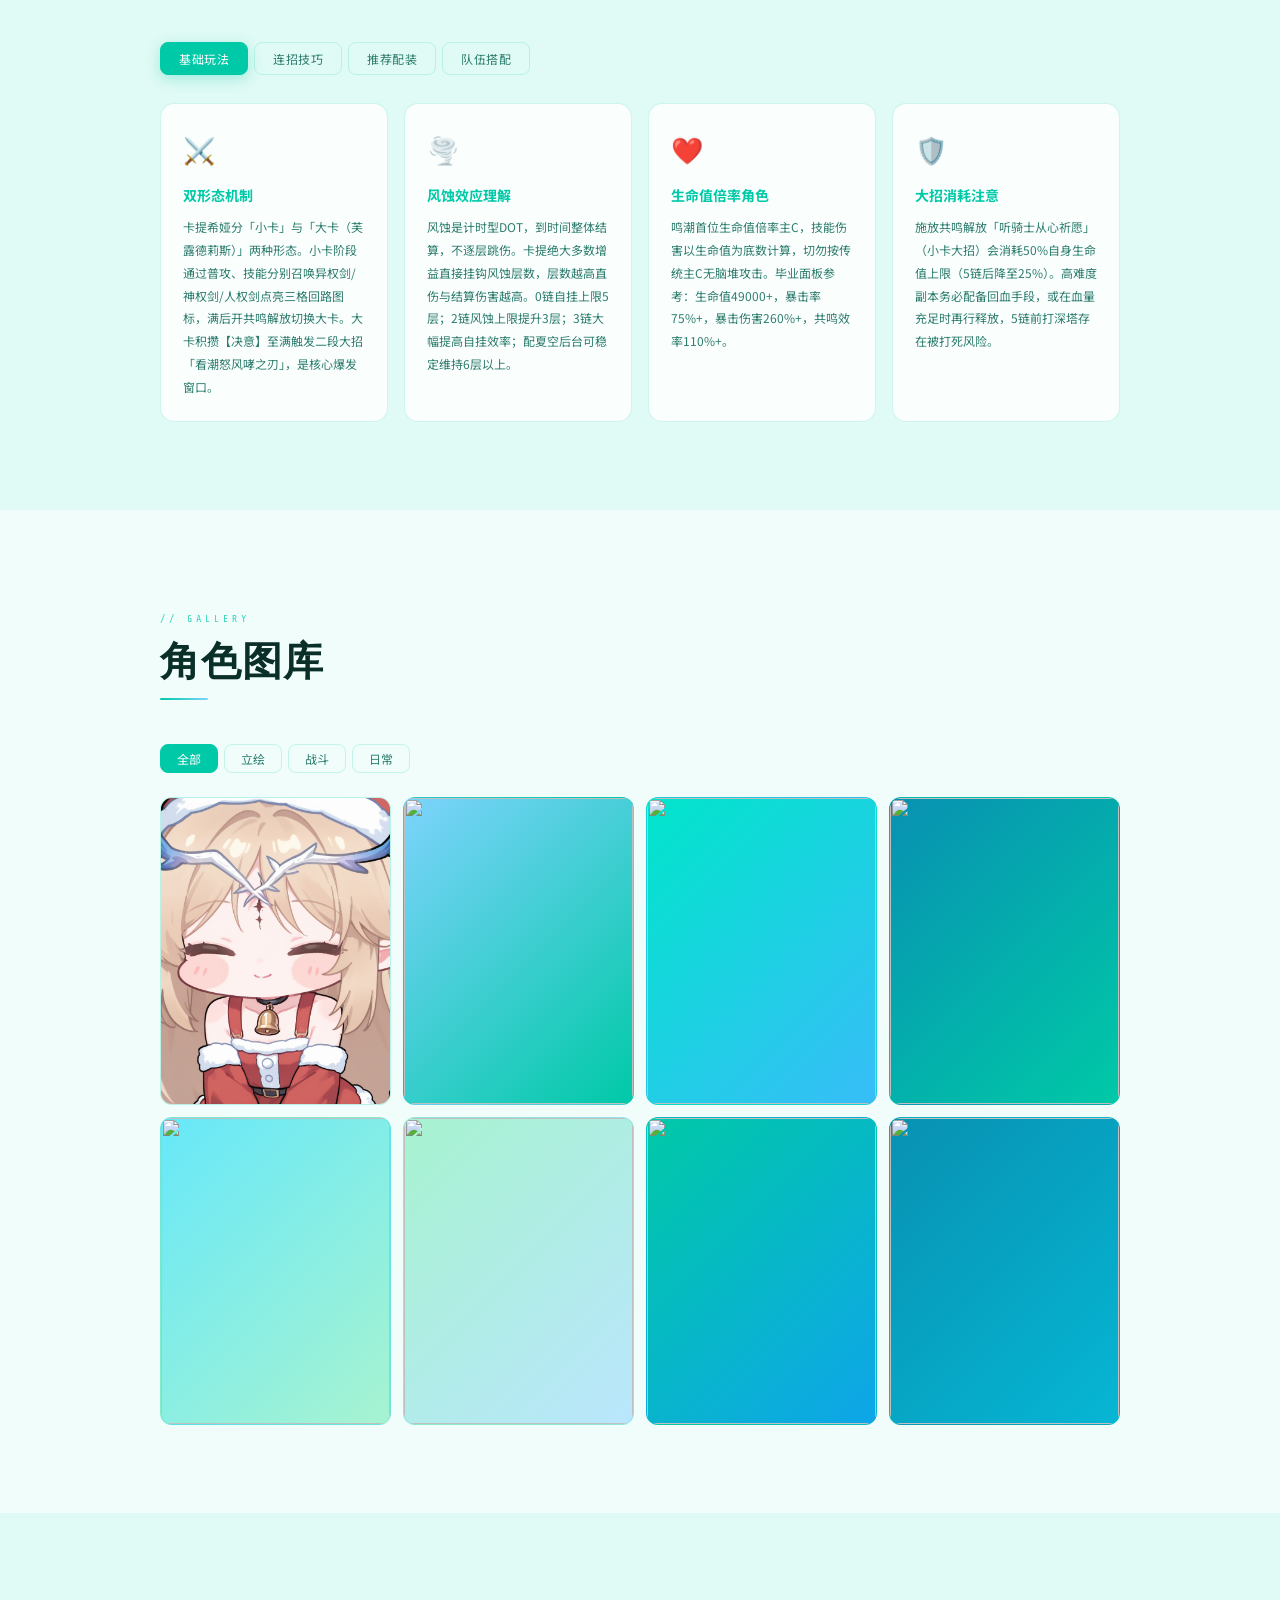
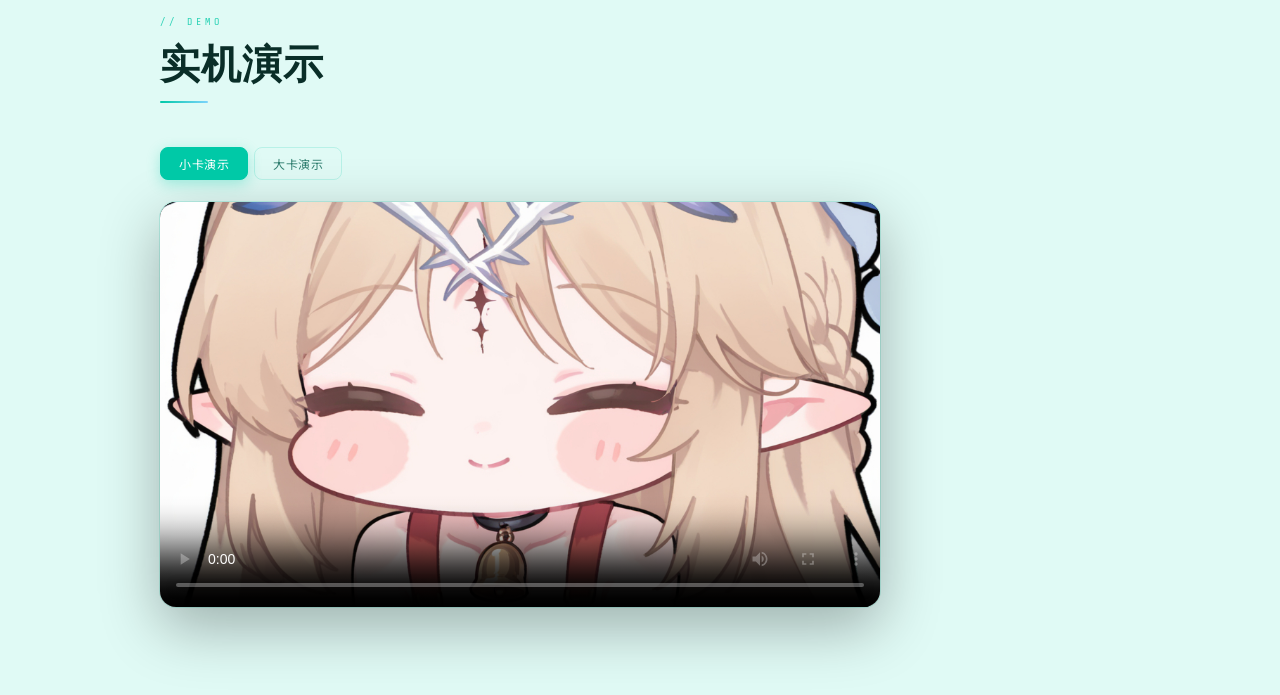
==== commit 1d4d8eb1: "Add files via upload" ====
--- a/index.html
+++ b/index.html
@@ -222,9 +222,15 @@
       <li><a href="#about">角色设定</a></li>
       <li><a href="#story">故事背景</a></li>
       <li><a href="#guide">游戏攻略</a></li>
-      <li><a href="#fanbook">同人文集</a></li>
       <li><a href="#gallery">角色图库</a></li>
       <li><a href="#demo">实机演示</a></li>
+
+      <li class="nav-spacer"></li> 
+
+      <li><a href="Hong_Kong.html"><i class="fa fa-camera"></i> 香港</a></li>
+      <li><a href="travel.html"><i class="fa fa-plane"></i> 环球旅行</a></li>
+      <li><a href="memes.html"><i class="fa fa-smile-o"></i> 爱播鬼畜</a></li>
+
       <li><a href="aemeath.html" class="hot"><i class="fa fa-database"></i> 爱弥斯档案</a></li>
     </ul>
     <button class="nav-burger" id="burger"><i class="fa fa-bars"></i></button>
@@ -359,78 +365,6 @@
         <div class="g-card"><div class="g-icon">💧</div><h4>无夏空过渡：卡提+散华+气动主</h4><p>散华延奏使下一位普攻伤害加深，卡提技能与解放均视为普攻伤害，有一定增益。但风蚀覆盖不稳，整体输出约为带夏空版本的80%，建议尽快补入00夏空。</p></div>
         <div class="g-card"><div class="g-icon">🔗</div><h4>链数与配队</h4><p>0~2链：强绑夏空，自身挂层能力弱。3链：可脱离夏空，自由搭配其他辅助（卡提+气动主+千咲）。6链：最佳搭档仍是夏空，配合满层风蚀秒跳结算伤害极为恐怖，夏空可累计约70万风蚀结算伤害。</p></div>
       </div>
-    </div>
-  </div>
-</section>
-
-<section id="fanbook">
-  <div class="sw reveal">
-    <span class="sec-label">// Fan Works</span>
-    <h2 class="sec-title">同人文集</h2>
-    <div class="sec-bar"></div>
-
-    <div class="fanbook-masonry">
-
-      <div class="fan-item" onclick="openLb('images3/anchor1.png')">
-        <img src="images3/anchor1.png" alt="同人图1">
-        <div class="fan-over">同人图 · 01</div>
-      </div>
-
-      <div class="fan-item" onclick="openLb('images3/anchor2.png')">
-        <img src="images3/anchor2.png" alt="同人图2">
-        <div class="fan-over">同人图 · 02</div>
-      </div>
-
-      <div class="fan-item" onclick="openLb('images3/anchor3.png')">
-        <img src="images3/anchor3.png" alt="同人图3">
-        <div class="fan-over">同人图 · 03</div>
-      </div>
-
-      <div class="fan-item" onclick="openLb('images3/anchor4.png')">
-        <img src="images3/anchor4.png" alt="同人图4">
-        <div class="fan-over">同人图 · 04</div>
-      </div>
-
-      <div class="fan-item" onclick="openLb('images3/anchor5.png')">
-        <img src="images3/anchor5.png" alt="同人图5">
-        <div class="fan-over">同人图 · 05</div>
-      </div>
-
-      <div class="fan-item" onclick="openLb('images3/anchor6.png')">
-        <img src="images3/anchor6.png" alt="同人图6">
-        <div class="fan-over">同人图 · 06</div>
-      </div>
-
-      <div class="fan-item" onclick="openLb('images3/gay1.png')">
-        <img src="images3/gay1.png" alt="同人图7">
-        <div class="fan-over">同人图 · 07</div>
-      </div>
-
-      <div class="fan-item" onclick="openLb('images3/gay2.png')">
-        <img src="images3/gay2.png" alt="同人图8">
-        <div class="fan-over">同人图 · 08</div>
-      </div>
-
-      <div class="fan-item" onclick="openLb('images3/gay3.png')">
-        <img src="images3/gay3.png" alt="同人图9">
-        <div class="fan-over">同人图 · 09</div>
-      </div>
-
-      <div class="fan-item" onclick="openLb('images3/gay4.png')">
-        <img src="images3/gay4.png" alt="同人图10">
-        <div class="fan-over">同人图 · 10</div>
-      </div>
-
-      <div class="fan-item" onclick="openLb('images3/gay5.png')">
-        <img src="images3/gay5.png" alt="同人图11">
-        <div class="fan-over">同人图 · 11</div>
-      </div>
-
-      <div class="fan-item" onclick="openLb('images3/gay6.png')">
-        <img src="images3/gay6.png" alt="同人图12">
-        <div class="fan-over">同人图 · 12</div>
-      </div>
-
     </div>
   </div>
 </section>
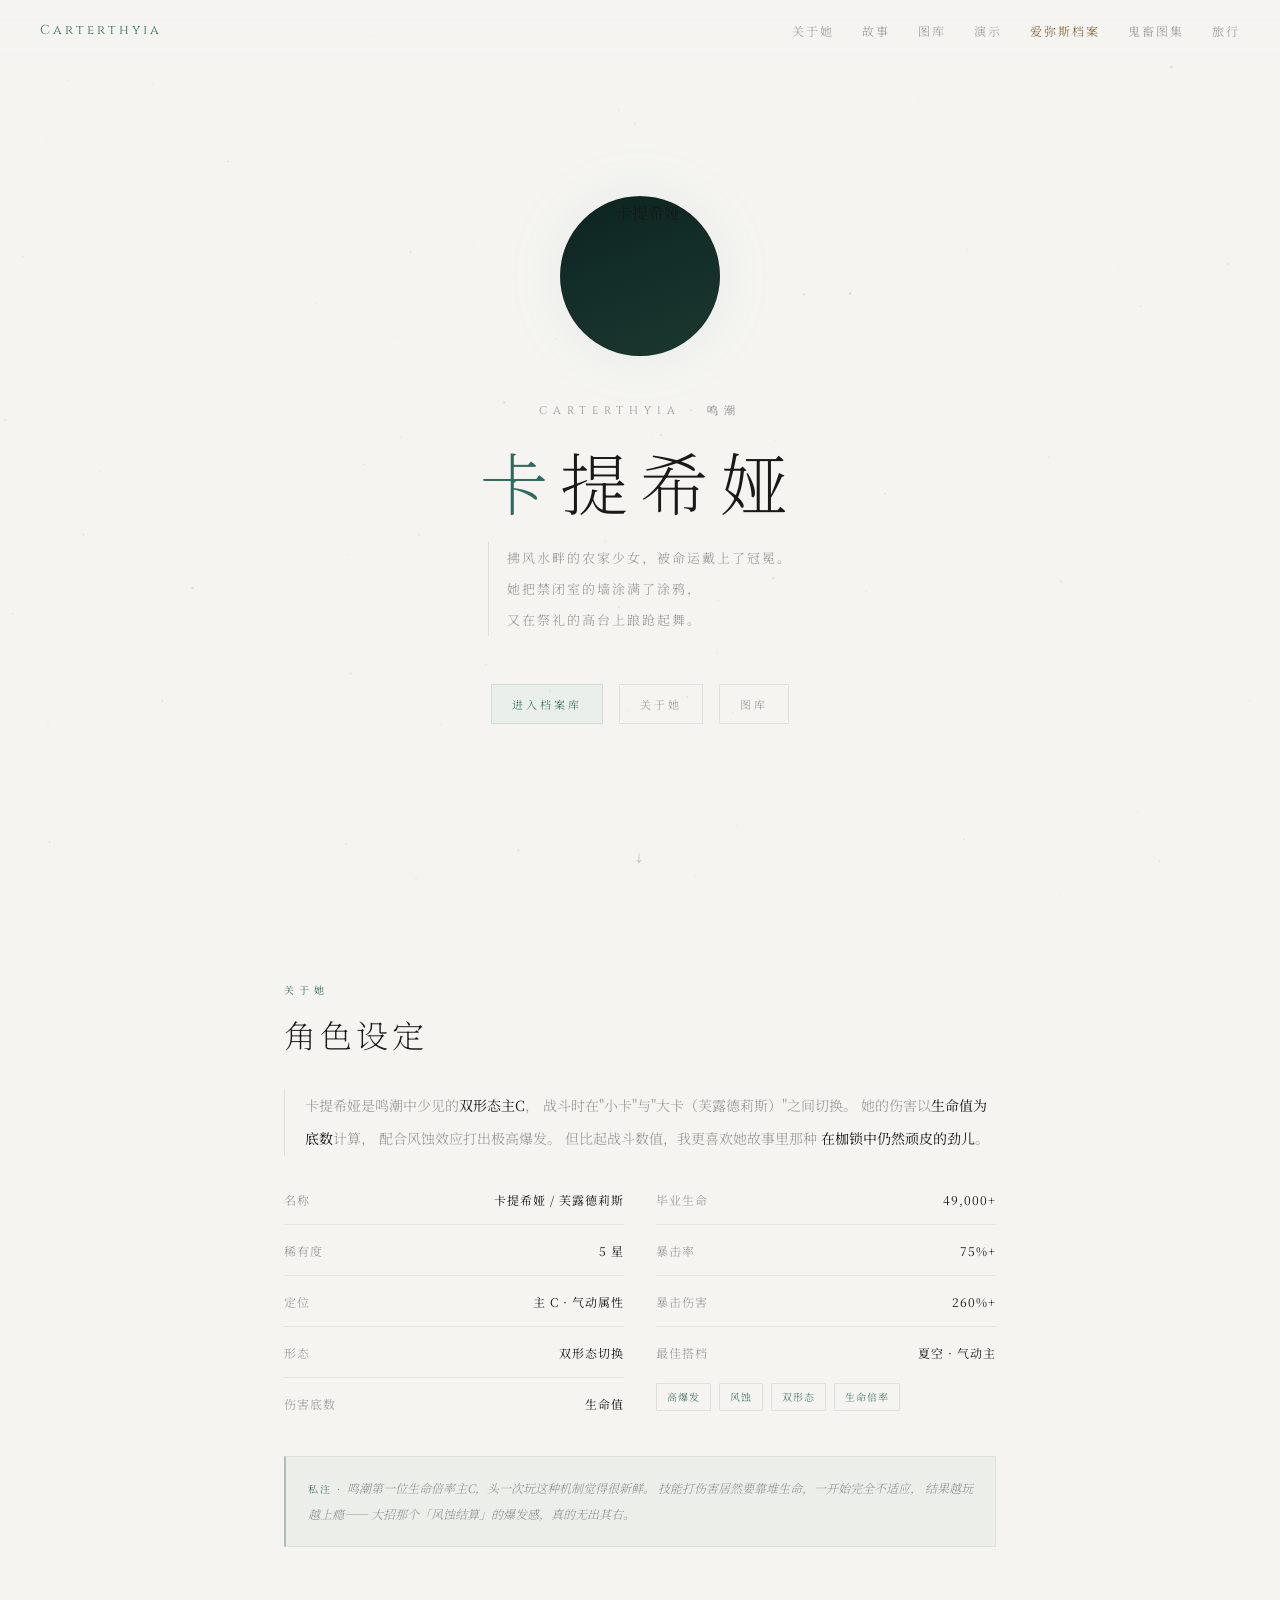
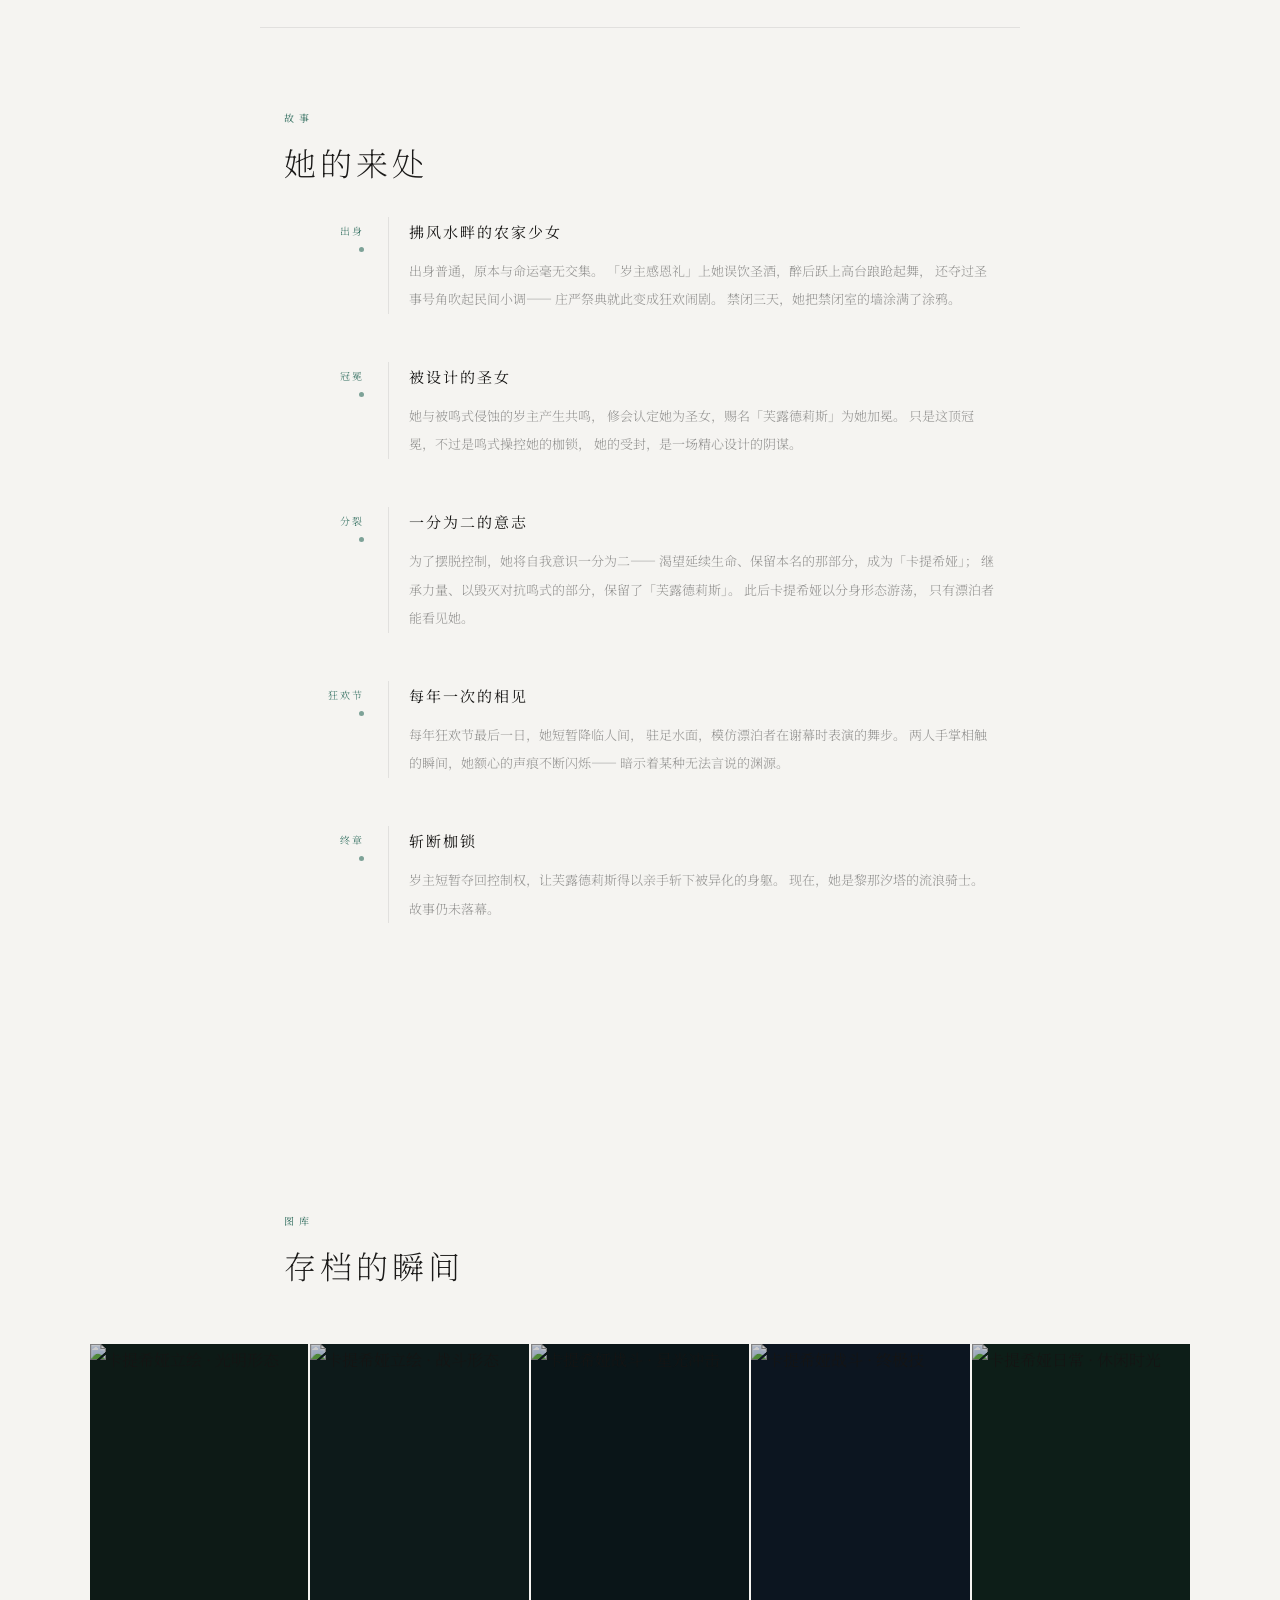
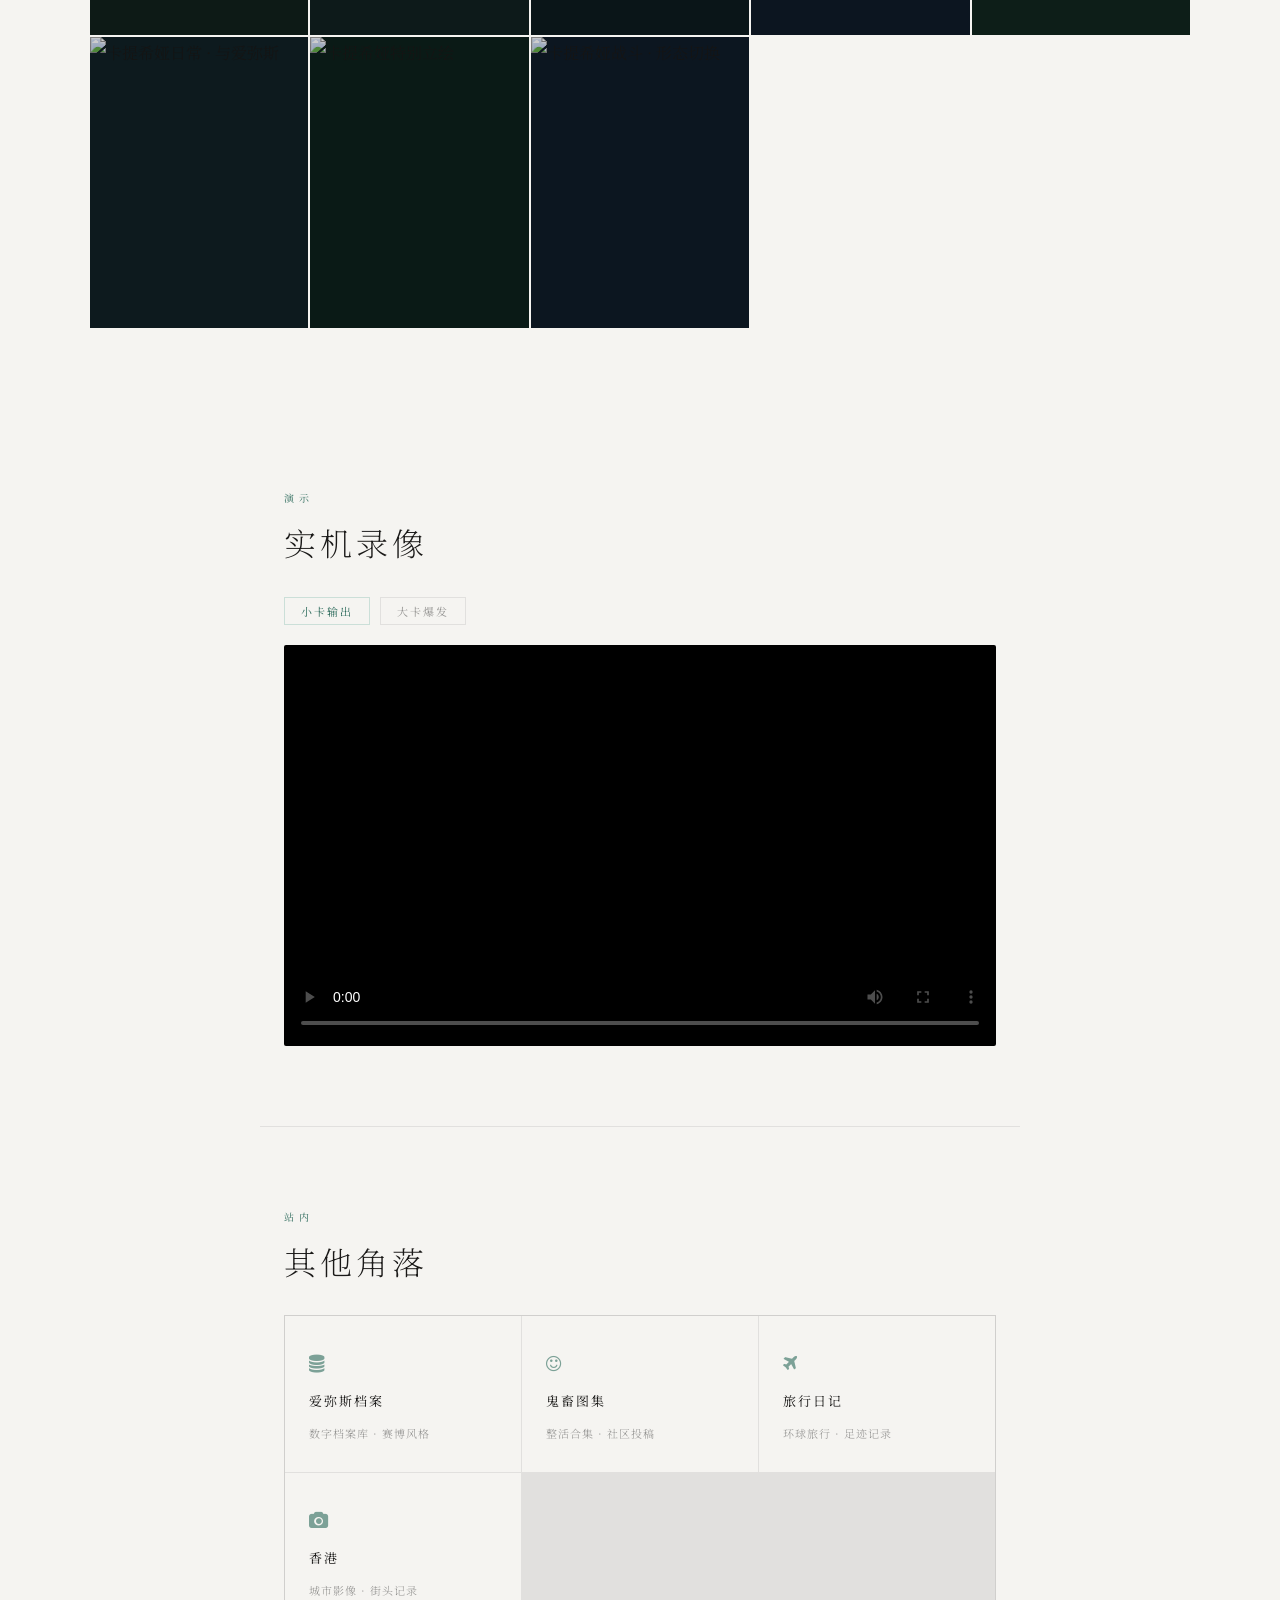
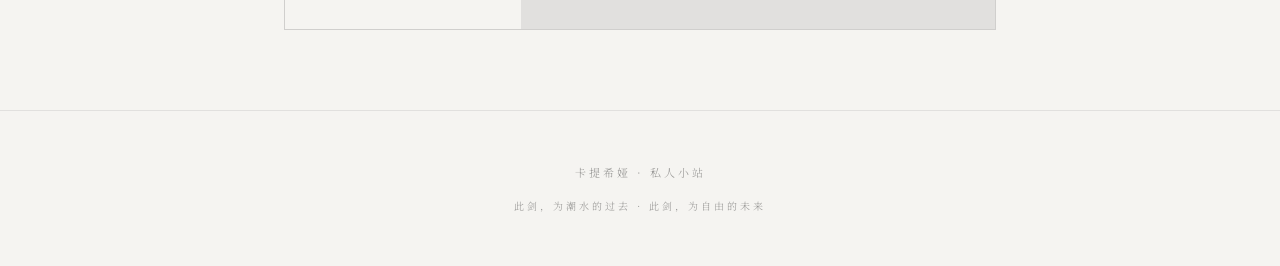
==== commit 52d06414: "Add files via upload" ====
--- a/index.html
+++ b/index.html
@@ -3,524 +3,751 @@
 <head>
   <meta charset="UTF-8">
   <meta name="viewport" content="width=device-width, initial-scale=1.0">
-  <title>卡提希娅的星光小站</title>
+  <meta name="description" content="卡提希娅（Carterthyia）私人小站 —— 鸣潮5星气动角色，双形态主C，图库、故事线与实机演示。">
+  <title>卡提希娅 · 私人小站</title>
   <link rel="icon" href="favicon/13.ico?v=20240626" type="image/x-icon">
-  <link href="https://fonts.googleapis.com/css2?family=Cinzel:wght@400;700;900&family=Noto+Sans+SC:wght@300;400;700&family=Noto+Serif+SC:wght@300;400&family=Share+Tech+Mono&display=swap" rel="stylesheet">
+  <link rel="preconnect" href="https://fonts.googleapis.com">
+  <link href="https://fonts.googleapis.com/css2?family=Noto+Serif+SC:wght@200;300;400;600&family=Cinzel:wght@400;600&display=swap" rel="stylesheet">
   <link rel="stylesheet" href="https://cdn.jsdelivr.net/npm/font-awesome@4.7.0/css/font-awesome.min.css">
   <style>
-  *,*::before,*::after{box-sizing:border-box;margin:0;padding:0}
-  html{scroll-behavior:smooth}
-
-  :root{
-    --p:#00c9a7;--p2:#00e5cb;--acc:#7dd3fc;
-    --gold:#e2c97e;
-    --bg:#f0fdfb;--bg2:#e0faf5;--bg3:#f7fffe;
-    --text:#0a2e28;--soft:#2e7d6e;--muted:#5fa898;
-    --card:rgba(255,255,255,.82);
-    --sh:0 8px 32px rgba(0,180,150,.14);
-    --sh-lg:0 20px 60px rgba(0,180,150,.18);
-    --bdr:rgba(0,201,167,.18);
-    --ease:cubic-bezier(.4,0,.2,1);
-    --ease-spring:cubic-bezier(.34,1.56,.64,1)
-  }
-  body.dark{
-    --p:#00e5cb;--p2:#33f0d5;--acc:#7dd3fc;
-    --bg:#03110e;--bg2:#061a15;--bg3:#020d0b;
-    --text:#d4f7f0;--soft:#4fc4ac;--muted:#2d7a68;
-    --card:rgba(6,28,22,.85);
-    --sh:0 8px 32px rgba(0,200,160,.1);
-    --sh-lg:0 20px 60px rgba(0,200,160,.14);
-    --bdr:rgba(0,229,203,.16)
-  }
-
-  body{background:var(--bg);color:var(--text);font-family:'Noto Sans SC',sans-serif;line-height:1.8;overflow-x:hidden;transition:background .5s,color .4s}
-  a{text-decoration:none;color:inherit}
-  ul{list-style:none}
-  img{display:block;max-width:100%}
-  button{cursor:pointer;font-family:inherit}
-
-  #starCanvas{position:fixed;inset:0;pointer-events:none;z-index:0;opacity:.5}
-
-  /* NAVBAR */
-  .navbar{position:fixed;inset:0 0 auto 0;z-index:900;background:rgba(240,253,251,.86);backdrop-filter:blur(20px);-webkit-backdrop-filter:blur(20px);border-bottom:1px solid var(--bdr);transition:background .3s,box-shadow .3s}
-  body.dark .navbar{background:rgba(3,17,14,.88)}
-  .navbar.scrolled{box-shadow:0 2px 24px rgba(0,180,150,.12)}
-  .nav-inner{max-width:1120px;margin:0 auto;padding:0 28px;height:64px;display:flex;align-items:center;justify-content:space-between}
-  .nav-logo{display:flex;align-items:center;gap:10px;font-family:'Cinzel',serif;font-size:15px;letter-spacing:2px;color:var(--p);font-weight:700}
-  .nav-logo i{color:var(--gold);font-size:13px}
-  .nav-links{display:flex;gap:2px}
-  .nav-links a{padding:6px 14px;border-radius:6px;font-size:12px;letter-spacing:.5px;color:var(--soft);transition:background .2s,color .2s}
-  .nav-links a:hover{background:rgba(0,201,167,.1);color:var(--p)}
-  .nav-links a.hot{color:var(--gold);font-weight:700}
-  .nav-links a.hot:hover{background:rgba(226,201,126,.1)}
-  .nav-burger{display:none;font-size:20px;color:var(--p);background:none;border:none}
-
-  /* CTRL */
-  .ctrl{position:fixed;right:20px;top:78px;z-index:800;background:var(--card);backdrop-filter:blur(16px);border:1px solid var(--bdr);border-radius:14px;padding:16px 14px;display:flex;flex-direction:column;gap:8px;box-shadow:var(--sh);min-width:134px}
-  .ctrl-title{font-size:10px;color:var(--muted);letter-spacing:2px;text-transform:uppercase;margin-bottom:2px}
-  .ctrl-btn{padding:7px 12px;border:1px solid var(--bdr);border-radius:8px;background:transparent;color:var(--text);font-size:12px;transition:all .2s;text-align:left}
-  .ctrl-btn:hover{background:var(--p);color:#fff;border-color:var(--p);transform:translateX(2px)}
-  #colorPick{width:100%;height:28px;border-radius:6px;border:1px solid var(--bdr);background:transparent;padding:2px;cursor:pointer}
-
-  /* SECTION */
-  section{position:relative;z-index:1;padding:100px 24px 88px}
-  .sw{max-width:960px;margin:0 auto}
-  .sec-label{display:block;font-family:'Share Tech Mono',monospace;font-size:10px;letter-spacing:4px;text-transform:uppercase;color:var(--p);margin-bottom:12px;opacity:.8}
-  .sec-title{font-family:'Cinzel',serif;font-size:clamp(24px,4.5vw,40px);color:var(--text);margin-bottom:12px;line-height:1.15;font-weight:700;letter-spacing:1px}
-  .sec-bar{width:48px;height:2px;background:linear-gradient(90deg,var(--p),var(--acc));border-radius:2px;margin-bottom:44px}
-  .reveal{opacity:0;transform:translateY(32px);transition:opacity .75s var(--ease),transform .75s var(--ease)}
-  .reveal.on{opacity:1;transform:none}
-
-  /* HOME */
-  #home{min-height:100vh;display:flex;align-items:center;justify-content:center;text-align:center;padding-top:64px;background:radial-gradient(ellipse 70% 50% at 50% 100%,rgba(0,201,167,.08) 0%,transparent 70%),linear-gradient(160deg,var(--bg) 50%,var(--bg2))}
-  .home-body{max-width:560px;position:relative}
-  .avatar-wrap{position:relative;width:180px;height:180px;margin:0 auto 32px;display:flex;align-items:center;justify-content:center}
-  .avatar-ring{position:absolute;inset:-10px;border-radius:50%;border:1.5px solid transparent;background:linear-gradient(var(--bg),var(--bg)) padding-box,linear-gradient(120deg,var(--p),var(--acc),var(--p)) border-box;animation:spin-ring 8s linear infinite}
-  .avatar-ring2{position:absolute;inset:-20px;border-radius:50%;border:1px solid transparent;background:linear-gradient(var(--bg),var(--bg)) padding-box,linear-gradient(240deg,var(--p),transparent,var(--acc)) border-box;animation:spin-ring 14s linear infinite reverse;opacity:.4}
-  @keyframes spin-ring{to{transform:rotate(360deg)}}
-  .avatar{width:172px;height:172px;border-radius:50%;object-fit:cover;border:3px solid rgba(255,255,255,.9);box-shadow:0 0 0 6px rgba(0,201,167,.1),var(--sh-lg);animation:float 5s ease-in-out infinite;position:relative;z-index:1}
-  @keyframes float{0%,100%{transform:translateY(0)}50%{transform:translateY(-10px)}}
-  .char-name{font-family:'Cinzel',serif;font-size:clamp(44px,9vw,78px);color:var(--text);line-height:1;margin-bottom:8px;font-weight:900;letter-spacing:4px}
-  .char-name span{color:var(--p)}
-  .char-name::after{content:'|';color:var(--p);animation:blink 1s step-end infinite}
-  @keyframes blink{0%,100%{opacity:1}50%{opacity:0}}
-  .char-sub{font-family:'Share Tech Mono',monospace;font-size:12px;letter-spacing:5px;color:var(--muted);margin-bottom:36px}
-  .btn{display:inline-flex;align-items:center;gap:8px;padding:13px 36px;background:linear-gradient(135deg,var(--p),var(--acc));color:#fff;border-radius:8px;font-size:13px;font-weight:700;letter-spacing:2px;box-shadow:0 8px 28px rgba(0,201,167,.3);transition:transform .25s var(--ease-spring),box-shadow .25s}
-  .btn:hover{transform:translateY(-3px) scale(1.02);box-shadow:0 14px 36px rgba(0,201,167,.45)}
-  .scroll-hint{position:absolute;bottom:28px;left:50%;transform:translateX(-50%);font-family:'Share Tech Mono',monospace;font-size:10px;letter-spacing:3px;color:var(--muted);animation:bob 2.4s ease-in-out infinite}
-  @keyframes bob{0%,100%{transform:translateX(-50%) translateY(0)}50%{transform:translateX(-50%) translateY(8px)}}
-
-  /* ABOUT */
-  #about{background:linear-gradient(180deg,var(--bg2) 0%,var(--bg) 100%)}
-  .about-grid{display:grid;grid-template-columns:repeat(auto-fit,minmax(270px,1fr));gap:20px}
-  .card{background:var(--card);border:1px solid var(--bdr);border-radius:16px;padding:28px;backdrop-filter:blur(10px);transition:transform .3s var(--ease-spring),box-shadow .3s;position:relative;overflow:hidden}
-  .card::before{content:'';position:absolute;top:0;left:0;right:0;height:2px;background:linear-gradient(90deg,transparent,var(--p),transparent);opacity:0;transition:opacity .3s}
-  .card:hover{transform:translateY(-6px);box-shadow:var(--sh-lg)}
-  .card:hover::before{opacity:1}
-  .card-head{display:flex;align-items:center;gap:10px;font-family:'Cinzel',serif;font-size:16px;color:var(--p);margin-bottom:20px;font-weight:700}
-  .card-head i{color:var(--gold);font-size:14px}
-  .row{display:flex;justify-content:space-between;align-items:flex-start;padding:9px 0;border-bottom:1px solid var(--bdr);font-size:13px;gap:12px}
-  .row:last-child{border:none}
-  .row-k{color:var(--muted);white-space:nowrap;flex-shrink:0}
-  .row-v{color:var(--text);font-weight:700;text-align:right;font-size:12px;line-height:1.7}
-  .tags{display:flex;flex-wrap:wrap;gap:6px;margin-top:16px}
-  .tag{padding:3px 12px;border-radius:6px;border:1px solid var(--bdr);background:rgba(0,201,167,.06);color:var(--p);font-size:11px;letter-spacing:.5px}
-  .bar-item{margin-bottom:14px}
-  .bar-top{display:flex;justify-content:space-between;font-size:11px;color:var(--muted);margin-bottom:5px;letter-spacing:.5px}
-  .bar-track{height:5px;background:rgba(0,201,167,.1);border-radius:3px;overflow:hidden}
-  .bar-fill{height:100%;background:linear-gradient(90deg,var(--p),var(--acc));border-radius:3px;width:0;transition:width 1.4s var(--ease)}
-  .reveal.on .bar-fill{width:var(--w)}
-
-  /* STORY */
-  #story{background:var(--bg)}
-  .timeline{position:relative;padding-left:30px}
-  .timeline::before{content:'';position:absolute;left:7px;top:8px;bottom:8px;width:1px;background:linear-gradient(180deg,var(--p),var(--acc),transparent)}
-  .tnode{position:relative;background:var(--card);border:1px solid var(--bdr);border-radius:14px;padding:24px 24px 24px 26px;margin-bottom:24px;backdrop-filter:blur(8px);transition:transform .3s,box-shadow .3s}
-  .tnode:hover{transform:translateX(4px);box-shadow:var(--sh)}
-  .tnode::before{content:'';position:absolute;left:-27px;top:28px;width:9px;height:9px;border-radius:50%;background:var(--p);box-shadow:0 0 0 3px var(--bg),0 0 0 5px rgba(0,201,167,.3)}
-  .tnode-tag{display:inline-block;font-family:'Share Tech Mono',monospace;font-size:9px;padding:2px 9px;background:rgba(0,201,167,.1);color:var(--p);border:1px solid rgba(0,201,167,.2);border-radius:4px;margin-bottom:8px;letter-spacing:2px}
-  .tnode h3{font-family:'Cinzel',serif;font-size:17px;color:var(--text);margin-bottom:8px;font-weight:700}
-  .tnode p{font-size:13px;color:var(--soft);line-height:2}
-
-  /* GUIDE */
-  #guide{background:var(--bg2)}
-  .tabs{display:flex;gap:6px;margin-bottom:28px;flex-wrap:wrap}
-  .tab-btn{padding:7px 18px;border-radius:8px;border:1px solid var(--bdr);background:transparent;color:var(--soft);font-size:12px;letter-spacing:.5px;transition:all .2s}
-  .tab-btn:hover,.tab-btn.on{background:var(--p);color:#fff;border-color:var(--p);box-shadow:0 4px 14px rgba(0,201,167,.3)}
-  .tab-pane{display:none}
-  .tab-pane.on{display:block}
-  .guide-grid{display:grid;grid-template-columns:repeat(auto-fit,minmax(210px,1fr));gap:16px}
-  .g-card{background:var(--card);border:1px solid var(--bdr);border-radius:14px;padding:22px;backdrop-filter:blur(8px);transition:transform .3s var(--ease-spring),box-shadow .3s}
-  .g-card:hover{transform:translateY(-5px);box-shadow:var(--sh)}
-  .g-icon{font-size:26px;margin-bottom:10px}
-  .g-card h4{font-size:14px;color:var(--p);font-weight:700;margin-bottom:8px}
-  .g-card p{font-size:12px;color:var(--soft);line-height:1.9}
-
-  /* FANBOOK */
-  #fanbook{background:linear-gradient(180deg,var(--bg3) 0%,var(--bg2) 100%)}
-  .fanbook-masonry{
-    columns:3;column-gap:14px;
-  }
-  @media(max-width:900px){.fanbook-masonry{columns:2}}
-  @media(max-width:480px){.fanbook-masonry{columns:1}}
-  .fan-item{
-    break-inside:avoid;
-    margin-bottom:14px;
-    border-radius:14px;
-    overflow:hidden;
-    position:relative;
-    cursor:pointer;
-    border:1px solid var(--bdr);
-    background:var(--bg2);
-    transition:transform .3s var(--ease-spring),box-shadow .3s;
-  }
-  .fan-item:hover{transform:translateY(-5px) scale(1.02);box-shadow:var(--sh-lg)}
-  .fan-item img{
-    width:100%;height:auto;display:block;
-    transition:transform .6s var(--ease);
-  }
-  .fan-item:hover img{transform:scale(1.06)}
-  .fan-over{
-    position:absolute;inset:0;
-    background:linear-gradient(transparent 55%,rgba(0,30,24,.72));
-    opacity:0;
-    display:flex;align-items:flex-end;
-    padding:14px;
-    color:#fff;font-size:11px;letter-spacing:1px;
-    transition:opacity .3s;
-    font-family:'Share Tech Mono',monospace;
-  }
-  .fan-item:hover .fan-over{opacity:1}
-
-  /* GALLERY */
-  #gallery{background:var(--bg)}
-  .gal-filter{display:flex;gap:6px;margin-bottom:24px;flex-wrap:wrap}
-  .gal-btn{padding:5px 16px;border-radius:8px;border:1px solid var(--bdr);background:transparent;color:var(--soft);font-size:12px;transition:all .2s}
-  .gal-btn:hover,.gal-btn.on{background:var(--p);color:#fff;border-color:var(--p)}
-  .gal-grid{display:grid;grid-template-columns:repeat(auto-fill,minmax(190px,1fr));gap:12px}
-  .gal-item{border-radius:12px;overflow:hidden;aspect-ratio:3/4;background:var(--bg2);cursor:pointer;position:relative;border:1px solid var(--bdr);transition:transform .3s var(--ease-spring),box-shadow .3s}
-  .gal-item:hover{transform:translateY(-5px) scale(1.02);box-shadow:var(--sh-lg)}
-  .gal-item img{width:100%;height:100%;object-fit:cover;transition:transform .6s var(--ease)}
-  .gal-item:hover img{transform:scale(1.08)}
-  .gal-over{position:absolute;inset:0;background:linear-gradient(transparent 50%,rgba(0,30,24,.7));opacity:0;display:flex;align-items:flex-end;padding:14px;color:#fff;font-size:11px;letter-spacing:1px;transition:opacity .3s;font-family:'Share Tech Mono',monospace}
-  .gal-item:hover .gal-over{opacity:1}
-  .lightbox{position:fixed;inset:0;z-index:2000;background:rgba(0,0,0,.9);display:flex;align-items:center;justify-content:center;opacity:0;pointer-events:none;transition:opacity .3s}
-  .lightbox.on{opacity:1;pointer-events:all}
-  .lightbox img{max-width:90vw;max-height:88vh;border-radius:10px;box-shadow:0 0 80px rgba(0,201,167,.2)}
-  .lb-close{position:absolute;top:20px;right:20px;width:42px;height:42px;border-radius:50%;background:rgba(255,255,255,.1);color:#fff;font-size:18px;display:flex;align-items:center;justify-content:center;cursor:pointer;border:1px solid rgba(255,255,255,.15);transition:all .2s}
-  .lb-close:hover{background:var(--p);border-color:var(--p)}
-
-  /* DEMO */
-  #demo{background:var(--bg2)}
-  .vid-tabs{display:flex;gap:6px;margin-bottom:22px}
-  .vid-wrap{border-radius:16px;overflow:hidden;background:#000;max-width:720px;aspect-ratio:16/9;box-shadow:0 20px 60px rgba(0,0,0,.3),0 0 0 1px var(--bdr)}
-  .vid-wrap video{width:100%;height:100%;object-fit:cover}
-
-  /* TOP BTN */
-  #toTop{position:fixed;bottom:28px;right:22px;z-index:800;width:42px;height:42px;border-radius:10px;background:var(--p);color:#fff;border:none;font-size:15px;display:flex;align-items:center;justify-content:center;box-shadow:0 4px 18px rgba(0,201,167,.35);opacity:0;pointer-events:none;transition:opacity .3s,transform .25s var(--ease-spring)}
-  #toTop.on{opacity:1;pointer-events:all}
-  #toTop:hover{transform:translateY(-4px) scale(1.08)}
-
-  @media(max-width:768px){
-    .nav-links{display:none;flex-direction:column;position:absolute;top:64px;left:0;right:0;background:var(--bg);padding:12px 16px;border-bottom:1px solid var(--bdr);box-shadow:0 8px 24px rgba(0,0,0,.06)}
-    .nav-links.open{display:flex}
-    .nav-burger{display:block}
-    .ctrl{right:8px;top:70px}
-    .about-grid{grid-template-columns:1fr}
-    .char-name{letter-spacing:2px}
-  }
+    :root {
+      --bg:    #f5f4f1;
+      --bg2:   #eceae6;
+      --p:     #2d6b5c;
+      --gold:  #7a5c28;
+      --text:  #1a1918;
+      --muted: rgba(26,25,24,0.44);
+      --line:  rgba(0,0,0,0.08);
+      --serif: 'Noto Serif SC', 'STSong', serif;
+    }
+    *, *::before, *::after { box-sizing: border-box; margin: 0; padding: 0; }
+    html { scroll-behavior: smooth; }
+    body {
+      background: var(--bg);
+      color: var(--text);
+      font-family: var(--serif);
+      font-weight: 300;
+      line-height: 2;
+      overflow-x: hidden;
+    }
+    a { text-decoration: none; color: inherit; }
+    img { display: block; max-width: 100%; }
+
+    /* ── 粒子背景 ── */
+    #bg-canvas {
+      position: fixed; inset: 0; z-index: 0;
+      pointer-events: none; opacity: .45;
+    }
+
+    /* ── 导航 ── */
+    nav {
+      position: fixed; top: 0; left: 0; right: 0; z-index: 100;
+      padding: 0 40px;
+      display: flex; align-items: center; justify-content: space-between;
+      height: 60px;
+      background: linear-gradient(to bottom, rgba(245,244,241,.97), transparent);
+      transition: background .4s;
+    }
+    nav.solid { background: rgba(245,244,241,.98); border-bottom: 1px solid var(--line); }
+    .nav-logo {
+      font-family: 'Cinzel', serif;
+      font-size: 13px; letter-spacing: 3px;
+      color: var(--p); font-weight: 400;
+    }
+    .nav-links {
+      display: flex; gap: 28px; list-style: none;
+    }
+    .nav-links a {
+      font-size: 12px; letter-spacing: 2px; color: var(--muted);
+      transition: color .25s;
+    }
+    .nav-links a:hover { color: var(--text); }
+    .nav-links a.special { color: var(--gold); }
+    .nav-links a.special:hover { color: #e0c090; }
+    /* 汉堡按钮 */
+    .nav-burger {
+      display: none; flex-direction: column; gap: 5px;
+      background: none; border: none; cursor: pointer; padding: 4px;
+    }
+    .nav-burger span {
+      display: block; width: 22px; height: 1px;
+      background: var(--muted); transition: .3s;
+    }
+    .nav-burger.open span:nth-child(1) { transform: translateY(6px) rotate(45deg); }
+    .nav-burger.open span:nth-child(2) { opacity: 0; }
+    .nav-burger.open span:nth-child(3) { transform: translateY(-6px) rotate(-45deg); }
+    @media (max-width: 768px) {
+      nav { padding: 0 20px; }
+      .nav-burger { display: flex; }
+      .nav-links {
+        display: none; position: fixed; top: 60px; left: 0; right: 0;
+        background: rgba(245,244,241,.98); border-bottom: 1px solid var(--line);
+        flex-direction: column; gap: 0; padding: 8px 0;
+      }
+      .nav-links.open { display: flex; }
+      .nav-links li { width: 100%; }
+      .nav-links a {
+        display: block; padding: 12px 24px;
+        font-size: 13px; letter-spacing: 2px;
+        border-bottom: 1px solid var(--line);
+      }
+    }
+
+    /* ── HERO ── */
+    #hero {
+      position: relative; z-index: 1;
+      min-height: 100vh;
+      display: flex; flex-direction: column;
+      align-items: center; justify-content: center;
+      text-align: center;
+      padding: 80px 24px 60px;
+    }
+    .hero-img-wrap {
+      width: 160px; height: 160px;
+      border-radius: 50%;
+      overflow: hidden;
+      margin: 0 auto 44px;
+      border: 1px solid var(--line);
+      box-shadow: 0 0 60px rgba(126,184,168,.1);
+      transition: box-shadow .5s;
+    }
+    .hero-img-wrap:hover { box-shadow: 0 0 80px rgba(126,184,168,.2); }
+    .hero-img-wrap img {
+      width: 100%; height: 100%; object-fit: cover;
+      filter: brightness(.92) saturate(.9);
+      transition: filter .5s;
+    }
+    .hero-img-wrap:hover img { filter: brightness(1) saturate(1); }
+
+    .hero-en {
+      font-family: 'Cinzel', serif;
+      font-size: 11px; letter-spacing: 6px;
+      color: var(--muted); margin-bottom: 18px;
+      font-weight: 400;
+    }
+    .hero-name {
+      font-size: clamp(36px, 8vw, 68px);
+      font-weight: 200; letter-spacing: 12px;
+      color: var(--text); line-height: 1.2;
+      margin-bottom: 20px;
+    }
+    .hero-name em { font-style: normal; color: var(--p); }
+    .hero-quote {
+      font-size: 13px; color: var(--muted);
+      letter-spacing: 2px; line-height: 2.4;
+      max-width: 380px;
+      margin: 0 auto 48px;
+      border-left: 1px solid var(--line);
+      padding-left: 18px;
+      text-align: left;
+    }
+    .hero-links {
+      display: flex; gap: 16px; justify-content: center; flex-wrap: wrap;
+    }
+    .hero-link {
+      font-size: 11px; letter-spacing: 3px; color: var(--muted);
+      border: 1px solid var(--line); padding: 8px 20px;
+      border-radius: 1px; transition: .25s;
+    }
+    .hero-link:hover { color: var(--p); border-color: rgba(126,184,168,.4); }
+    .hero-link.primary {
+      background: rgba(126,184,168,.08);
+      color: var(--p); border-color: rgba(126,184,168,.3);
+    }
+    .hero-link.primary:hover { background: rgba(126,184,168,.16); }
+
+    .scroll-down {
+      position: absolute; bottom: 32px; left: 50%;
+      transform: translateX(-50%);
+      font-size: 10px; letter-spacing: 3px; color: var(--muted);
+      animation: breathe 3s ease-in-out infinite;
+    }
+    @keyframes breathe { 0%,100%{opacity:.35} 50%{opacity:.7} }
+
+    /* ── 通用段落 ── */
+    .section {
+      position: relative; z-index: 1;
+      max-width: 760px; margin: 0 auto;
+      padding: 80px 24px;
+    }
+    .section + .section { border-top: 1px solid var(--line); }
+    .section-full {
+      position: relative; z-index: 1;
+      padding: 80px 24px;
+    }
+    .s-label {
+      font-size: 10px; letter-spacing: 5px; color: var(--p);
+      margin-bottom: 12px; display: block; font-weight: 400;
+    }
+    .s-title {
+      font-size: clamp(22px, 4vw, 32px);
+      font-weight: 200; letter-spacing: 4px;
+      color: var(--text); margin-bottom: 32px;
+      line-height: 1.4;
+    }
+
+    /* ── 关于 · 角色 ── */
+    .profile-grid {
+      display: grid;
+      grid-template-columns: 1fr 1fr;
+      gap: 32px;
+    }
+    @media (max-width: 600px) { .profile-grid { grid-template-columns: 1fr; } }
+    .profile-intro {
+      grid-column: 1 / -1;
+      font-size: 14px; line-height: 2.4;
+      color: var(--muted);
+      border-left: 1px solid var(--line); padding-left: 20px;
+    }
+    .profile-intro strong { color: var(--text); font-weight: 400; }
+    .kv-list { display: flex; flex-direction: column; gap: 14px; }
+    .kv {
+      display: flex; justify-content: space-between; align-items: baseline;
+      font-size: 12px; letter-spacing: 1px;
+      padding-bottom: 12px;
+      border-bottom: 1px solid rgba(0,0,0,.06);
+    }
+    .kv:last-child { border: none; }
+    .kv-k { color: var(--muted); }
+    .kv-v { color: var(--text); font-weight: 400; text-align: right; }
+    .tag-row { display: flex; flex-wrap: wrap; gap: 8px; margin-top: 6px; }
+    .tag {
+      font-size: 10px; letter-spacing: 1px; color: var(--p);
+      border: 1px solid var(--line); padding: 3px 10px; border-radius: 1px;
+    }
+
+    /* 个人批注 */
+    .personal-note {
+      background: rgba(45,107,92,.04);
+      border: 1px solid rgba(0,0,0,.06);
+      border-left: 2px solid rgba(45,107,92,.35);
+      padding: 18px 22px; margin-top: 28px;
+      font-size: 12px; color: var(--muted); line-height: 2.2;
+      font-style: italic;
+    }
+    .personal-note::before {
+      content: '私注 · ';
+      color: var(--p); font-style: normal; font-size: 10px; letter-spacing: 2px;
+    }
+
+    /* ── 故事线 ── */
+    .timeline { position: relative; padding-left: 0; }
+    .tnode {
+      display: grid;
+      grid-template-columns: 80px 1fr;
+      gap: 24px;
+      margin-bottom: 48px;
+      opacity: 0; transform: translateY(20px);
+      transition: opacity .6s ease, transform .6s ease;
+    }
+    .tnode.show { opacity: 1; transform: none; }
+    .tnode-left {
+      text-align: right; padding-top: 4px;
+    }
+    .tnode-tag {
+      font-size: 10px; letter-spacing: 2px; color: var(--p);
+      display: block; margin-bottom: 6px;
+    }
+    .tnode-dot {
+      width: 5px; height: 5px; border-radius: 50%;
+      background: var(--p); margin-left: auto;
+      margin-top: 6px; opacity: .6;
+    }
+    .tnode-right {
+      padding-left: 20px;
+      border-left: 1px solid var(--line);
+    }
+    .tnode h3 {
+      font-size: 15px; font-weight: 400; letter-spacing: 2px;
+      color: var(--text); margin-bottom: 10px;
+    }
+    .tnode p {
+      font-size: 13px; color: var(--muted); line-height: 2.2;
+    }
+
+    /* ── 图库 ── */
+    .gallery-grid {
+      max-width: 1100px; margin: 0 auto;
+      display: grid;
+      grid-template-columns: repeat(auto-fill, minmax(200px, 1fr));
+      gap: 2px;
+    }
+    .gal-item {
+      aspect-ratio: 3/4; overflow: hidden; position: relative;
+      cursor: pointer; background: var(--bg2);
+    }
+    .gal-item img {
+      width: 100%; height: 100%; object-fit: cover;
+      filter: brightness(.8) saturate(.85);
+      transition: filter .5s ease, transform .6s ease;
+    }
+    .gal-item:hover img { filter: brightness(1) saturate(1); transform: scale(1.04); }
+    .gal-caption {
+      position: absolute; bottom: 0; left: 0; right: 0;
+      padding: 28px 14px 12px;
+      background: linear-gradient(to top, rgba(0,0,0,.7), transparent);
+      font-size: 10px; letter-spacing: 2px; color: rgba(255,255,255,.5);
+      transform: translateY(4px); opacity: 0;
+      transition: opacity .3s, transform .3s;
+    }
+    .gal-item:hover .gal-caption { opacity: 1; transform: none; }
+
+    /* 灯箱 */
+    #lb {
+      position: fixed; inset: 0; z-index: 2000;
+      background: rgba(0,0,0,.94); backdrop-filter: blur(8px);
+      display: none; align-items: center; justify-content: center;
+      cursor: zoom-out;
+    }
+    #lb.on { display: flex; }
+    #lb img {
+      max-width: 90vw; max-height: 90vh;
+      border-radius: 2px;
+      box-shadow: 0 0 80px rgba(0,0,0,.6);
+      animation: lbIn .3s ease;
+    }
+    @keyframes lbIn { from { opacity:0; transform:scale(.94); } to { opacity:1; transform:scale(1); } }
+    .lb-x {
+      position: fixed; top: 22px; right: 28px;
+      font-size: 22px; color: rgba(255,255,255,.6); cursor: pointer;
+      transition: color .2s, transform .3s;
+    }
+    .lb-x:hover { color: #fff; transform: rotate(90deg); }
+
+    /* ── 视频 ── */
+    .vid-wrap {
+      max-width: 720px; margin: 0 auto;
+      border-radius: 2px; overflow: hidden;
+      aspect-ratio: 16/9;
+      background: #000;
+      border: 1px solid var(--line);
+    }
+    .vid-wrap video { width: 100%; height: 100%; object-fit: cover; }
+    .vid-tabs { display: flex; gap: 10px; margin-bottom: 20px; }
+    .vtab {
+      font-size: 11px; letter-spacing: 2px; color: var(--muted);
+      background: transparent; border: 1px solid var(--line);
+      padding: 5px 16px; cursor: pointer; transition: .2s;
+      font-family: var(--serif);
+    }
+    .vtab.on, .vtab:hover { color: var(--p); border-color: rgba(126,184,168,.35); }
+
+    /* ── 其他页面链接 ── */
+    .site-links {
+      max-width: 760px; margin: 0 auto;
+      display: grid;
+      grid-template-columns: repeat(auto-fill, minmax(180px, 1fr));
+      gap: 1px;
+      background: var(--line);
+      border: 1px solid var(--line);
+    }
+    .site-link-item {
+      background: var(--bg);
+      padding: 28px 24px;
+      transition: background .3s;
+      display: flex; flex-direction: column; gap: 8px;
+    }
+    .site-link-item:hover { background: var(--bg2); }
+    .sli-icon { font-size: 18px; color: var(--p); opacity: .6; }
+    .sli-title { font-size: 13px; letter-spacing: 2px; color: var(--text); font-weight: 400; }
+    .sli-desc { font-size: 11px; color: var(--muted); letter-spacing: 1px; }
+
+    /* ── footer ── */
+    footer {
+      position: relative; z-index: 1;
+      text-align: center;
+      padding: 48px 24px;
+      border-top: 1px solid var(--line);
+      font-size: 11px; letter-spacing: 3px; color: var(--muted);
+      line-height: 2.4;
+    }
+
+    /* ── 回顶 ── */
+    #top-btn {
+      position: fixed; bottom: 28px; right: 24px; z-index: 200;
+      width: 36px; height: 36px;
+      border: 1px solid rgba(0,0,0,.1); background: rgba(245,244,241,.95); box-shadow: 0 2px 12px rgba(0,0,0,.06);
+      color: var(--muted); font-size: 12px;
+      display: flex; align-items: center; justify-content: center;
+      cursor: pointer; opacity: 0; pointer-events: none;
+      transition: opacity .3s, color .2s, border-color .2s;
+    }
+    #top-btn.on { opacity: 1; pointer-events: all; }
+    #top-btn:hover { color: var(--p); border-color: var(--p); }
+
+    /* ── reveal ── */
+    .reveal {
+      opacity: 0; transform: translateY(24px);
+      transition: opacity .7s ease, transform .7s ease;
+    }
+    .reveal.on { opacity: 1; transform: none; }
   </style>
 </head>
 <body>
-<canvas id="starCanvas"></canvas>
-
-<nav class="navbar" id="nav">
-  <div class="nav-inner">
-    <div class="nav-logo"><i class="fa fa-star"></i>卡提希娅的星光小站</div>
-    <ul class="nav-links" id="navLinks">
-      <li><a href="#home">首页</a></li>
-      <li><a href="#about">角色设定</a></li>
-      <li><a href="#story">故事背景</a></li>
-      <li><a href="#guide">游戏攻略</a></li>
-      <li><a href="#gallery">角色图库</a></li>
-      <li><a href="#demo">实机演示</a></li>
-
-      <li class="nav-spacer"></li> 
-
-      <li><a href="Hong_Kong.html"><i class="fa fa-camera"></i> 香港</a></li>
-      <li><a href="travel.html"><i class="fa fa-plane"></i> 环球旅行</a></li>
-      <li><a href="memes.html"><i class="fa fa-smile-o"></i> 爱播鬼畜</a></li>
-
-      <li><a href="aemeath.html" class="hot"><i class="fa fa-database"></i> 爱弥斯档案</a></li>
-    </ul>
-    <button class="nav-burger" id="burger"><i class="fa fa-bars"></i></button>
-  </div>
+
+<canvas id="bg-canvas"></canvas>
+
+<!-- 导航 -->
+<nav id="nav">
+  <div class="nav-logo">Carterthyia</div>
+  <ul class="nav-links" id="nav-links">
+    <li><a href="#about" onclick="closeMenu()">关于她</a></li>
+    <li><a href="#story" onclick="closeMenu()">故事</a></li>
+    <li><a href="#gallery" onclick="closeMenu()">图库</a></li>
+    <li><a href="#demo" onclick="closeMenu()">演示</a></li>
+    <li><a href="aemeath.html" class="special">爱弥斯档案</a></li>
+    <li><a href="memes.html">鬼畜图集</a></li>
+    <li><a href="travel.html">旅行</a></li>
+  </ul>
+  <button class="nav-burger" id="nav-burger" onclick="toggleMenu()" aria-label="菜单">
+    <span></span><span></span><span></span>
+  </button>
 </nav>
 
-<div class="ctrl">
-  <div class="ctrl-title"><i class="fa fa-sliders"></i> 个性化</div>
-  <button class="ctrl-btn" onclick="setTheme('teal')">🌊 气动青</button>
-  <button class="ctrl-btn" onclick="setTheme('sky')">❄ 晴空蓝</button>
-  <input type="color" id="colorPick" value="#00c9a7">
-  <button class="ctrl-btn" onclick="applyColor()">应用颜色</button>
-  <button class="ctrl-btn" id="darkBtn" onclick="toggleDark()"><i class="fa fa-moon"></i> 深色</button>
-</div>
-
-<section id="home" class="reveal">
-  <div class="home-body">
-    <div class="avatar-wrap">
-      <div class="avatar-ring"></div>
-      <div class="avatar-ring2"></div>
-      <img src="1.jpg" class="avatar" alt="卡提希娅" onerror="this.style.cssText='width:172px;height:172px;border-radius:50%;background:linear-gradient(135deg,#00c9a7,#7dd3fc);border:3px solid rgba(255,255,255,.9);position:relative;z-index:1;animation:float 5s ease-in-out infinite'">
-    </div>
-    <h1 class="char-name"><span>卡</span>提希娅</h1>
-    <p class="char-sub">圣女大人 · Carterthyia</p>
-    <a href="aemeath.html" class="btn"><i class="fa fa-database"></i> 进入爱弥斯档案</a>
-  </div>
-  <div class="scroll-hint"><i class="fa fa-angle-double-down"></i> &nbsp;向下探索</div>
+<!-- HERO -->
+<section id="hero">
+  <div class="hero-img-wrap">
+    <img src="images/master.jpg" alt="卡提希娅" width="160" height="160"
+      onerror="this.parentElement.style.background='linear-gradient(160deg,#0d2420,#1a3830)'">
+  </div>
+  <p class="hero-en">CARTERTHYIA · 鸣潮</p>
+  <h1 class="hero-name"><em>卡</em>提希娅</h1>
+  <blockquote class="hero-quote">
+    拂风水畔的农家少女，被命运戴上了冠冕。<br>
+    她把禁闭室的墙涂满了涂鸦，<br>
+    又在祭礼的高台上踉跄起舞。
+  </blockquote>
+  <div class="hero-links">
+    <a href="aemeath.html" class="hero-link primary">进入档案库</a>
+    <a href="#about" class="hero-link">关于她</a>
+    <a href="#gallery" class="hero-link">图库</a>
+  </div>
+  <div class="scroll-down">↓</div>
 </section>
 
-<section id="about">
-  <div class="sw reveal">
-    <span class="sec-label">// Character Profile</span>
-    <h2 class="sec-title">角色设定</h2>
-    <div class="sec-bar"></div>
-    <div class="about-grid">
-      <div class="card">
-        <div class="card-head"><i class="fa fa-user-circle"></i>基本档案</div>
-        <div class="row"><span class="row-k">名称</span><span class="row-v">卡提希娅</span></div>
-        <div class="row"><span class="row-k">英文名</span><span class="row-v">Carterthyia</span></div>
-        <div class="row"><span class="row-k">定位</span><span class="row-v">主C</span></div>
-        <div class="row"><span class="row-k">形态</span><span class="row-v">双形态</span></div>
-        <div class="row"><span class="row-k">稀有度</span><span class="row-v">5星</span></div>
-        <div class="tags"><span class="tag">单人成军</span><span class="tag">高爆发</span><span class="tag">变形</span><span class="tag">气动属性</span></div>
-      </div>
-      <div class="card">
-        <div class="card-head"><i class="fa fa-bar-chart"></i>战斗属性</div>
-        <div class="bar-item" style="--w:92%"><div class="bar-top"><span>攻击</span><span>92</span></div><div class="bar-track"><div class="bar-fill"></div></div></div>
-        <div class="bar-item" style="--w:78%"><div class="bar-top"><span>暴击率</span><span>78</span></div><div class="bar-track"><div class="bar-fill"></div></div></div>
-        <div class="bar-item" style="--w:96%"><div class="bar-top"><span>暴击伤害</span><span>96</span></div><div class="bar-track"><div class="bar-fill"></div></div></div>
-        <div class="bar-item" style="--w:85%"><div class="bar-top"><span>共鸣解放</span><span>85</span></div><div class="bar-track"><div class="bar-fill"></div></div></div>
-        <div class="bar-item" style="--w:99%"><div class="bar-top"><span>魅力</span><span>MAX</span></div><div class="bar-track"><div class="bar-fill"></div></div></div>
-      </div>
-      <div class="card">
-        <div class="card-head"><i class="fa fa-magic"></i>共鸣链核心</div>
-        <div class="row"><span class="row-k">因命运戴上冠冕</span><span class="row-v">卡提希娅】、【芙露德莉斯】自身技能直接造成的伤害击败被附加【风蚀效应】状态的目标后，获得【集意】状态，持续10秒。
-【集意】状态下保留击败目标被附加【风蚀效应】的最高层数，自身下一次技能直接造成的伤害立即为命中目标附加该层数，最高可叠加至当前目标的【风蚀效应】层数上限，同时清除【集意】状态，清除【集意】状态后进入冷却时间1秒。
-【芙露德莉斯】每积攒【决意】达到30、60、90、120时，【芙露德莉斯】的暴击伤害提升25%，持续15秒，最多可叠加4层，每次叠加时不刷新持续时间，施放共鸣解放·看潮怒风哮之刃后会清除该暴击伤害提升效果。</span></div>
-        <div class="row"><span class="row-k">听风潮斩断利刃</span><span class="row-v">施放共鸣解放·听骑士从心祈愿后，使自身一定范围内的目标【风蚀效应】层数上限提升3层，自身技能下一次直接造成伤害后，对自身一定范围内的目标附加3层【风蚀效应】，并立刻结算1次目标身上的【风蚀效应】效果，此次结算不消耗【风蚀效应】层数。
-【卡提希娅】普攻、重击、闪避反击、变奏技能倍率提升50%，空中攻击倍率提升200%。
-施放空中攻击·卡提希娅后，每回收1种【剑之影】使共鸣技能·卡提希娅的冷却时间减少1秒。</span></div>
-        <div class="row"><span class="row-k">以自身束悬高塔</span><span class="row-v">芙露德莉斯】的普攻·芙露德莉斯第5段，空中攻击·芙露德莉斯第2段，强化重击·芙露德莉斯，共鸣技能·凭风斩浪破敌会为命中目标附加2层【风蚀效应】。
-共鸣解放·看潮怒风哮之刃的伤害倍率提升100%。</span></div>
-        <div class="row"><span class="row-k">为拯救舍弃其身</span><span class="row-v">队伍中的角色为目标附加【虚湮效应】、【聚爆效应】、【光噪效应】、【电磁效应】、【霜渐效应】、【风蚀效应】时，使队伍中所有角色全属性伤害加成提升20%，持续20秒。</span></div>
-        <div class="row"><span class="row-k">将烈风重塑希望</span><span class="row-v">施放共鸣解放·听骑士从心祈愿消耗的自身生命值降至生命上限的25%</span></div>
-        <div class="row"><span class="row-k">尽一线挣扎自由</span><span class="row-v">施放共鸣解放·看潮怒风哮之刃对命中的目标附加【风蚀效应】至层数上限，且施放共鸣解放·看潮怒风哮之刃命中目标后，不再清空目标拥有的【风蚀效应】。
-施放变奏技能·此剑，为潮水的过去、变奏技能·此剑，为自由的未来、共鸣解放·听骑士从心祈愿、共鸣解放·看潮怒风哮之刃后，30秒内，队伍中的角色对【风蚀效应】层数到达上限的目标再次附加【风蚀效应】时，立即结算一次【风蚀效应】。
-目标受到【芙露德莉斯】的伤害提升40%。</span></div>
-      </div>
-      <div class="card">
-        <div class="card-head"><i class="fa fa-heart"></i>角色特性</div>
-        <p style="font-size:13px;color:var(--soft);line-height:2">卡提希娅拥有独特的双形态能力——平时以温柔的治愈者形象示人，战斗时可切换为锐利的战士模式。她的星光属性赋予了她在黑暗中发光的能力，也让她成为队伍中最不可或缺的核心角色。</p>
-        <div class="tags" style="margin-top:16px"><span class="tag">被动：星光再生</span><span class="tag">联动：爱弥斯</span></div>
-      </div>
-    </div>
+<!-- 关于 -->
+<section id="about" class="section reveal">
+  <span class="s-label">关于她</span>
+  <h2 class="s-title">角色设定</h2>
+
+  <div class="profile-grid">
+    <p class="profile-intro">
+      卡提希娅是鸣潮中少见的<strong>双形态主C</strong>，
+      战斗时在"小卡"与"大卡（芙露德莉斯）"之间切换。
+      她的伤害以<strong>生命值为底数</strong>计算，
+      配合风蚀效应打出极高爆发。
+      但比起战斗数值，我更喜欢她故事里那种
+      <strong>在枷锁中仍然顽皮的劲儿</strong>。
+    </p>
+
+    <div class="kv-list">
+      <div class="kv"><span class="kv-k">名称</span><span class="kv-v">卡提希娅 / 芙露德莉斯</span></div>
+      <div class="kv"><span class="kv-k">稀有度</span><span class="kv-v">5 星</span></div>
+      <div class="kv"><span class="kv-k">定位</span><span class="kv-v">主 C · 气动属性</span></div>
+      <div class="kv"><span class="kv-k">形态</span><span class="kv-v">双形态切换</span></div>
+      <div class="kv"><span class="kv-k">伤害底数</span><span class="kv-v">生命值</span></div>
+    </div>
+
+    <div>
+      <div class="kv-list">
+        <div class="kv"><span class="kv-k">毕业生命</span><span class="kv-v">49,000+</span></div>
+        <div class="kv"><span class="kv-k">暴击率</span><span class="kv-v">75%+</span></div>
+        <div class="kv"><span class="kv-k">暴击伤害</span><span class="kv-v">260%+</span></div>
+        <div class="kv"><span class="kv-k">最佳搭档</span><span class="kv-v">夏空 · 气动主</span></div>
+      </div>
+      <div class="tag-row">
+        <span class="tag">高爆发</span>
+        <span class="tag">风蚀</span>
+        <span class="tag">双形态</span>
+        <span class="tag">生命倍率</span>
+      </div>
+    </div>
+  </div>
+
+  <div class="personal-note">
+    鸣潮第一位生命倍率主C，头一次玩这种机制觉得很新鲜。
+    技能打伤害居然要靠堆生命，一开始完全不适应，
+    结果越玩越上瘾——
+    大招那个「风蚀结算」的爆发感，真的无出其右。
   </div>
 </section>
 
-<section id="story">
-  <div class="sw reveal">
-    <span class="sec-label">// Lore</span>
-    <h2 class="sec-title">故事背景</h2>
-    <div class="sec-bar"></div>
-    <div class="timeline">
-      <div class="tnode"><span class="tnode-tag">出身</span><h3>拂风水畔的农家少女</h3><p>卡提希娅出身于黎那汐塔拂风水畔的普通农家，原本是再平凡不过的少女。在一次「岁主感恩礼」上，她误饮供奉圣酒，酒醉后跃上祭典高台，撩起裙摆踉跄起舞，还夺过圣事号角吹响民间小调——使节们追捕不及，严肃的祭礼就此变成了狂欢闹剧。隐海修会事后将她关押了三天禁闭，她却把禁闭室的墙涂满了涂鸦。</p></div>
-      <div class="tnode"><span class="tnode-tag">二十年前</span><h3>被设计的圣女</h3><p>卡提希娅与被鸣式「利维亚坦」侵蚀异化的岁主英白拉多发生共鸣，不知情的隐海修会认定她为「圣女」，赐名「芙露德莉斯」为她加冕。然而这顶冠冕是鸣式操控她的枷锁，她的诞生与受封，不过是一场被精心设计的阴谋。第二次黑潮随之在神学院「阿维纽林」降临，据说正是她与鸣式共鸣所引发。</p></div>
-      <div class="tnode"><span class="tnode-tag">分裂</span><h3>一分为二的意志</h3><p>为了摆脱利维亚坦的控制，芙露德莉斯将自我意识一分为二：将渴望延续生命、保留本名的那部分分离为「卡提希娅」，而继承大部分力量、以毁灭一切（包括自身）来对抗鸣式的部分，则保留了「芙露德莉斯」之名。此后卡提希娅以分身形态游荡，只有漂泊者能看见她的外表与频率波动。</p></div>
-      <div class="tnode"><span class="tnode-tag">狂欢节</span><h3>再度现世</h3><p>每年狂欢节最后一日，卡提希娅会短暂降临人间。她驻足水面，模仿漂泊者在谢幕时表演的舞步。漂泊者循岁主的指引找到她，两人手掌相触的瞬间，她额心的声痕不断闪烁——暗示着两者之间存在着某种无法言说的特殊渊源。</p></div>
-      <div class="tnode"><span class="tnode-tag">终章</span><h3>斩断枷锁</h3><p>在漂泊者与坎特蕾拉的介入下，卡提希娅借助夏空的共鸣力在梦境中传递线索，引导漂泊者一步步接近真相。坎特蕾拉以神权剑「提尔芬」将力量反哺英白拉多，岁主短暂夺回控制权，让芙露德莉斯得以亲手斩下被鸣式异化的身躯。现在，她是黎那汐塔的流浪骑士，故事仍未落幕。</p></div>
+<!-- 故事 -->
+<section id="story" class="section reveal">
+  <span class="s-label">故事</span>
+  <h2 class="s-title">她的来处</h2>
+
+  <div class="timeline">
+    <div class="tnode">
+      <div class="tnode-left">
+        <span class="tnode-tag">出身</span>
+        <div class="tnode-dot"></div>
+      </div>
+      <div class="tnode-right">
+        <h3>拂风水畔的农家少女</h3>
+        <p>
+          出身普通，原本与命运毫无交集。
+          「岁主感恩礼」上她误饮圣酒，醉后跃上高台踉跄起舞，
+          还夺过圣事号角吹起民间小调——
+          庄严祭典就此变成狂欢闹剧。
+          禁闭三天，她把禁闭室的墙涂满了涂鸦。
+        </p>
+      </div>
+    </div>
+    <div class="tnode">
+      <div class="tnode-left">
+        <span class="tnode-tag">冠冕</span>
+        <div class="tnode-dot"></div>
+      </div>
+      <div class="tnode-right">
+        <h3>被设计的圣女</h3>
+        <p>
+          她与被鸣式侵蚀的岁主产生共鸣，
+          修会认定她为圣女，赐名「芙露德莉斯」为她加冕。
+          只是这顶冠冕，不过是鸣式操控她的枷锁，
+          她的受封，是一场精心设计的阴谋。
+        </p>
+      </div>
+    </div>
+    <div class="tnode">
+      <div class="tnode-left">
+        <span class="tnode-tag">分裂</span>
+        <div class="tnode-dot"></div>
+      </div>
+      <div class="tnode-right">
+        <h3>一分为二的意志</h3>
+        <p>
+          为了摆脱控制，她将自我意识一分为二——
+          渴望延续生命、保留本名的那部分，成为「卡提希娅」；
+          继承力量、以毁灭对抗鸣式的部分，保留了「芙露德莉斯」。
+          此后卡提希娅以分身形态游荡，
+          只有漂泊者能看见她。
+        </p>
+      </div>
+    </div>
+    <div class="tnode">
+      <div class="tnode-left">
+        <span class="tnode-tag">狂欢节</span>
+        <div class="tnode-dot"></div>
+      </div>
+      <div class="tnode-right">
+        <h3>每年一次的相见</h3>
+        <p>
+          每年狂欢节最后一日，她短暂降临人间，
+          驻足水面，模仿漂泊者在谢幕时表演的舞步。
+          两人手掌相触的瞬间，她额心的声痕不断闪烁——
+          暗示着某种无法言说的渊源。
+        </p>
+      </div>
+    </div>
+    <div class="tnode">
+      <div class="tnode-left">
+        <span class="tnode-tag">终章</span>
+        <div class="tnode-dot"></div>
+      </div>
+      <div class="tnode-right">
+        <h3>斩断枷锁</h3>
+        <p>
+          岁主短暂夺回控制权，让芙露德莉斯得以亲手斩下被异化的身躯。
+          现在，她是黎那汐塔的流浪骑士。
+          故事仍未落幕。
+        </p>
+      </div>
     </div>
   </div>
 </section>
 
-<section id="guide">
-  <div class="sw reveal">
-    <span class="sec-label">// Guide</span>
-    <h2 class="sec-title">游戏攻略</h2>
-    <div class="sec-bar"></div>
-    <div class="tabs">
-      <button class="tab-btn on" data-tab="basic">基础玩法</button>
-      <button class="tab-btn" data-tab="combo">连招技巧</button>
-      <button class="tab-btn" data-tab="build">推荐配装</button>
-      <button class="tab-btn" data-tab="team">队伍搭配</button>
-    </div>
-    <div id="basic" class="tab-pane on">
-      <div class="guide-grid">
-        <div class="g-card"><div class="g-icon">⚔️</div><h4>双形态机制</h4><p>卡提希娅分「小卡」与「大卡（芙露德莉斯）」两种形态。小卡阶段通过普攻、技能分别召唤异权剑/神权剑/人权剑点亮三格回路图标，满后开共鸣解放切换大卡。大卡积攒【决意】至满触发二段大招「看潮怒风哮之刃」，是核心爆发窗口。</p></div>
-        <div class="g-card"><div class="g-icon">🌪️</div><h4>风蚀效应理解</h4><p>风蚀是计时型DOT，到时间整体结算，不逐层跳伤。卡提绝大多数增益直接挂钩风蚀层数，层数越高直伤与结算伤害越高。0链自挂上限5层；2链风蚀上限提升3层；3链大幅提高自挂效率；配夏空后台可稳定维持6层以上。</p></div>
-        <div class="g-card"><div class="g-icon">❤️</div><h4>生命值倍率角色</h4><p>鸣潮首位生命值倍率主C，技能伤害以生命值为底数计算，切勿按传统主C无脑堆攻击。毕业面板参考：生命值49000+，暴击率75%+，暴击伤害260%+，共鸣效率110%+。</p></div>
-        <div class="g-card"><div class="g-icon">🛡️</div><h4>大招消耗注意</h4><p>施放共鸣解放「听骑士从心祈愿」（小卡大招）会消耗50%自身生命值上限（5链后降至25%）。高难度副本务必配备回血手段，或在血量充足时再行释放，5链前打深塔存在被打死风险。</p></div>
-      </div>
-    </div>
-    <div id="combo" class="tab-pane">
-      <div class="guide-grid">
-        <div class="g-card"><div class="g-icon">▶️</div><h4>小卡输出循环</h4><p>变奏入场召唤异权剑 → 从二段普攻起手×3召唤神权剑 → 放共鸣技能召唤人权剑 → 接普攻+下落攻击激活BUFF并回收三剑 → 开共鸣解放切换大卡。变奏后从二段普攻起手可节省一次攻击时间。</p></div>
-        <div class="g-card"><div class="g-icon">💥</div><h4>大卡输出循环</h4><p>大卡入场后标准循环：5A×2 + EE + 3A + R（二段大招）。决意满后不必急着放大，优先打完当前高伤连段再释放。大招「看潮怒风哮之刃」伤害根据目标风蚀层数追加增伤，释放前务必确保风蚀充足。</p></div>
-        <div class="g-card"><div class="g-icon">📊</div><h4>技能升级权重</h4><p>共鸣回路（1.0）> 常态攻击（0.65）≈ 共鸣解放（0.65）> 共鸣技能（0.12）> 变奏技能（0.05）。优先拉满共鸣回路与共鸣解放，其次常态攻击，技能和变奏小升即可。</p></div>
-        <div class="g-card"><div class="g-icon">🔄</div><h4>低链/无夏空简化打法</h4><p>风蚀覆盖不稳定时改用短循环：5A + EE + 3A + R，确保放大时仍有足量风蚀层数。无夏空时卡提直伤约为满配的66%；换散华约为80%。共鸣效率建议堆至110%~120%保证循环。</p></div>
-      </div>
-    </div>
-    <div id="build" class="tab-pane">
-      <div class="guide-grid">
-        <div class="g-card"><div class="g-icon">🗡️</div><h4>武器选择</h4><p>首选专武「不屈命定之冠」：满级412攻击白值+72.2%生命值，变奏/普攻后15秒无视防御，风蚀效应≥1层时伤害加深，相比次选提升约23%输出，无完全平替。次选：裁春、赫奕流明、千古洑流、不灭航路。四星武器词条全为攻击力，不适配生命C机制，均不推荐。</p></div>
-        <div class="g-card"><div class="g-icon">👻</div><h4>声骸套装</h4><p>首选「愿戴荣光之旅」5件套，配置44111（非传统43311）。卡提是生命C，3费固定词条是攻击力相当于亏一格，故改用两个4费补暴击/爆伤。首位声骸「共鸣回响·芙露德莉斯」，为自身和气动主提供额外气动加成；第二个4费选「梦魇·凯尔匹」。</p></div>
-        <div class="g-card"><div class="g-icon">📈</div><h4>词条优先级</h4><p>副词条：双暴（暴击率/暴击伤害）> 大生命% > 普攻加成 > 共鸣解放提升 > 小生命。主词条：4费选暴击率+爆伤（注意配平，暴击率不低于70%），1费全选生命加成。无专武情况下生命词条收益约提升1.4倍。</p></div>
-        <div class="g-card"><div class="g-icon">🏆</div><h4>毕业面板</h4><p>生命值 49000+，暴击率 75%+，暴击伤害 260%+，共鸣效率 110%~120%。技能升满优先：共鸣回路 = 共鸣解放 > 常态攻击 > 共鸣技能 ≈ 变奏技能。</p></div>
-      </div>
-    </div>
-    <div id="team" class="tab-pane">
-      <div class="guide-grid">
-        <div class="g-card"><div class="g-icon">👑</div><h4>答案队：卡提+夏空+气动主</h4><p>当前版本最强阵容，造价仅三金，性价比极高。气动主提高风蚀效应上限，夏空后台持续挂风蚀+24%气动伤害+10%减抗，让大招吃满增伤。出场顺序：气动主延奏夏空 → 夏空延奏卡提 → 卡提变奏入场。</p></div>
-        <div class="g-card"><div class="g-icon">🛡️</div><h4>稳定奶盾：卡提+夏空+千咲</h4><p>高难度副本推荐。千咲提供稳定奶量，卡提毕业生命约5万，配千咲后生存无忧。卡提声骸用愿戴荣光+芙露德莉斯；夏空用流云逝尽之空+梦魇·凯尔匹；千咲用命理3件+幽夜2件套。</p></div>
-        <div class="g-card"><div class="g-icon">💧</div><h4>无夏空过渡：卡提+散华+气动主</h4><p>散华延奏使下一位普攻伤害加深，卡提技能与解放均视为普攻伤害，有一定增益。但风蚀覆盖不稳，整体输出约为带夏空版本的80%，建议尽快补入00夏空。</p></div>
-        <div class="g-card"><div class="g-icon">🔗</div><h4>链数与配队</h4><p>0~2链：强绑夏空，自身挂层能力弱。3链：可脱离夏空，自由搭配其他辅助（卡提+气动主+千咲）。6链：最佳搭档仍是夏空，配合满层风蚀秒跳结算伤害极为恐怖，夏空可累计约70万风蚀结算伤害。</p></div>
-      </div>
+<!-- 图库 -->
+<section id="gallery" class="section-full reveal">
+  <div class="section" style="padding-bottom:24px">
+    <span class="s-label">图库</span>
+    <h2 class="s-title">存档的瞬间</h2>
+  </div>
+  <div class="gallery-grid">
+    <div class="gal-item" onclick="openLb('images/1.jpg')">
+      <img src="images/1.jpg" alt="卡提希娅立绘 · 光明形态" loading="lazy" onerror="this.parentElement.style.background='#0d1a16'">
+      <div class="gal-caption">立绘 · 光明形态</div>
+    </div>
+    <div class="gal-item" onclick="openLb('images/2.jpg')">
+      <img src="images/2.jpg" alt="卡提希娅立绘 · 战斗形态" loading="lazy" onerror="this.parentElement.style.background='#0d1a1a'">
+      <div class="gal-caption">立绘 · 战斗形态</div>
+    </div>
+    <div class="gal-item" onclick="openLb('images/3.jpg')">
+      <img src="images/3.jpg" alt="卡提希娅战斗 · 星光冲击" loading="lazy" onerror="this.parentElement.style.background='#0a1518'">
+      <div class="gal-caption">战斗 · 星光冲击</div>
+    </div>
+    <div class="gal-item" onclick="openLb('images/4.jpg')">
+      <img src="images/4.jpg" alt="卡提希娅战斗 · 终极技" loading="lazy" onerror="this.parentElement.style.background='#0c1520'">
+      <div class="gal-caption">战斗 · 终极技</div>
+    </div>
+    <div class="gal-item" onclick="openLb('images/5.jpg')">
+      <img src="images/5.jpg" alt="卡提希娅日常 · 休闲时光" loading="lazy" onerror="this.parentElement.style.background='#0d1e18'">
+      <div class="gal-caption">日常 · 休闲时光</div>
+    </div>
+    <div class="gal-item" onclick="openLb('images/6.jpg')">
+      <img src="images/6.jpg" alt="卡提希娅日常 · 与爱弥斯" loading="lazy" onerror="this.parentElement.style.background='#0d1a1e'">
+      <div class="gal-caption">日常 · 与爱弥斯</div>
+    </div>
+    <div class="gal-item" onclick="openLb('images/7.jpg')">
+      <img src="images/7.jpg" alt="卡提希娅特别立绘" loading="lazy" onerror="this.parentElement.style.background='#0a1a16'">
+      <div class="gal-caption">特别立绘</div>
+    </div>
+    <div class="gal-item" onclick="openLb('images/8.jpg')">
+      <img src="images/8.jpg" alt="卡提希娅战斗 · 形态切换" loading="lazy" onerror="this.parentElement.style.background='#0c1620'">
+      <div class="gal-caption">战斗 · 形态切换</div>
     </div>
   </div>
 </section>
 
-<section id="gallery">
-  <div class="sw reveal">
-    <span class="sec-label">// Gallery</span>
-    <h2 class="sec-title">角色图库</h2>
-    <div class="sec-bar"></div>
-    <div class="gal-filter">
-      <button class="gal-btn on" onclick="galFilter('all',this)">全部</button>
-      <button class="gal-btn" onclick="galFilter('art',this)">立绘</button>
-      <button class="gal-btn" onclick="galFilter('battle',this)">战斗</button>
-      <button class="gal-btn" onclick="galFilter('daily',this)">日常</button>
-    </div>
-    <div class="gal-grid">
-      <div class="gal-item" data-t="art"    onclick="openLb('1.jpg')"><img src="1.jpg" alt="" onerror="this.parentElement.style.background='linear-gradient(135deg,#00c9a7,#7dd3fc)'"><div class="gal-over">立绘·光明形态</div></div>
-      <div class="gal-item" data-t="art"    onclick="openLb('2.jpg')"><img src="2.jpg" alt="" onerror="this.parentElement.style.background='linear-gradient(135deg,#7dd3fc,#00c9a7)'"><div class="gal-over">立绘·战斗形态</div></div>
-      <div class="gal-item" data-t="battle" onclick="openLb('3.jpg')"><img src="3.jpg" alt="" onerror="this.parentElement.style.background='linear-gradient(135deg,#00e5cb,#38bdf8)'"><div class="gal-over">战斗·星光冲击</div></div>
-      <div class="gal-item" data-t="battle" onclick="openLb('4.jpg')"><img src="4.jpg" alt="" onerror="this.parentElement.style.background='linear-gradient(135deg,#0891b2,#00c9a7)'"><div class="gal-over">战斗·终极技</div></div>
-      <div class="gal-item" data-t="daily"  onclick="openLb('5.jpg')"><img src="5.jpg" alt="" onerror="this.parentElement.style.background='linear-gradient(135deg,#67e8f9,#a7f3d0)'"><div class="gal-over">日常·休闲时光</div></div>
-      <div class="gal-item" data-t="daily"  onclick="openLb('6.jpg')"><img src="6.jpg" alt="" onerror="this.parentElement.style.background='linear-gradient(135deg,#a7f3d0,#bae6fd)'"><div class="gal-over">日常·与爱弥斯</div></div>
-      <div class="gal-item" data-t="art"    onclick="openLb('7.jpg')"><img src="7.jpg" alt="" onerror="this.parentElement.style.background='linear-gradient(135deg,#00c9a7,#0ea5e9)'"><div class="gal-over">特别立绘</div></div>
-      <div class="gal-item" data-t="battle" onclick="openLb('8.jpg')"><img src="8.jpg" alt="" onerror="this.parentElement.style.background='linear-gradient(135deg,#0891b2,#06b6d4)'"><div class="gal-over">战斗·形态切换</div></div>
-    </div>
-  </div>
-</section>
-<div class="lightbox" id="lb" onclick="closeLb()">
-  <button class="lb-close"><i class="fa fa-times"></i></button>
+<!-- 灯箱 -->
+<div id="lb" onclick="closeLb()">
+  <span class="lb-x" onclick="closeLb()">✕</span>
   <img id="lbImg" src="" alt="">
 </div>
 
-<section id="demo">
-  <div class="sw reveal">
-    <span class="sec-label">// Demo</span>
-    <h2 class="sec-title">实机演示</h2>
-    <div class="sec-bar"></div>
-    <div class="vid-tabs">
-      <button class="tab-btn on" onclick="switchVid('small',this)">小卡演示</button>
-      <button class="tab-btn" onclick="switchVid('big',this)">大卡演示</button>
-    </div>
-    <div class="vid-wrap" id="vidSmall"><video controls poster="1.jpg"><source src="videos/111.mp4" type="video/mp4">浏览器不支持视频。</video></div>
-    <div class="vid-wrap" id="vidBig" style="display:none"><video controls poster="2.jpg"><source src="videos/12.mp4" type="video/mp4">浏览器不支持视频。</video></div>
+<!-- 演示视频 -->
+<section id="demo" class="section reveal">
+  <span class="s-label">演示</span>
+  <h2 class="s-title">实机录像</h2>
+  <div class="vid-tabs">
+    <button class="vtab on" onclick="switchVid('small',this)">小卡输出</button>
+    <button class="vtab" onclick="switchVid('big',this)">大卡爆发</button>
+  </div>
+  <div id="v-small" class="vid-wrap">
+    <video controls poster="images/1.jpg">
+      <source src="videos/111.mp4" type="video/mp4">
+    </video>
+  </div>
+  <div id="v-big" class="vid-wrap" style="display:none">
+    <video controls poster="images/2.jpg">
+      <source src="videos/12.mp4" type="video/mp4">
+    </video>
   </div>
 </section>
 
-<button id="toTop" onclick="scrollTo({top:0,behavior:'smooth'})"><i class="fa fa-chevron-up"></i></button>
+<!-- 其他页面 -->
+<section class="section reveal">
+  <span class="s-label">站内</span>
+  <h2 class="s-title">其他角落</h2>
+  <div class="site-links">
+    <a href="aemeath.html" class="site-link-item">
+      <span class="sli-icon"><i class="fa fa-database"></i></span>
+      <span class="sli-title">爱弥斯档案</span>
+      <span class="sli-desc">数字档案库 · 赛博风格</span>
+    </a>
+    <a href="memes.html" class="site-link-item">
+      <span class="sli-icon"><i class="fa fa-smile-o"></i></span>
+      <span class="sli-title">鬼畜图集</span>
+      <span class="sli-desc">整活合集 · 社区投稿</span>
+    </a>
+    <a href="travel.html" class="site-link-item">
+      <span class="sli-icon"><i class="fa fa-plane"></i></span>
+      <span class="sli-title">旅行日记</span>
+      <span class="sli-desc">环球旅行 · 足迹记录</span>
+    </a>
+    <a href="Hong_Kong.html" class="site-link-item">
+      <span class="sli-icon"><i class="fa fa-camera"></i></span>
+      <span class="sli-title">香港</span>
+      <span class="sli-desc">城市影像 · 街头记录</span>
+    </a>
+  </div>
+</section>
+
+<footer>
+  <p>卡提希娅 · 私人小站</p>
+  <p style="margin-top:8px; font-size:10px">此剑，为潮水的过去 · 此剑，为自由的未来</p>
+</footer>
+
+<button id="top-btn" onclick="scrollTo({top:0,behavior:'smooth'})">↑</button>
 
 <script>
 /* ── 星粒 canvas ── */
 (function(){
-  const cv=document.getElementById('starCanvas'),ctx=cv.getContext('2d');
-  let W,H;
-  function rsz(){W=cv.width=innerWidth;H=cv.height=innerHeight}
-  window.addEventListener('resize',rsz);rsz();
-  const COLS=['0,229,203','125,211,252','255,255,255','0,201,167','167,243,208'];
-  const stars=Array.from({length:150},()=>({
-    x:Math.random()*1e4,y:Math.random()*1e4,
-    r:Math.random()*1.6+.3,
-    a:Math.random()*Math.PI*2,
-    s:Math.random()*.005+.0018,
-    c:COLS[Math.floor(Math.random()*COLS.length)]
+  const cv = document.getElementById('bg-canvas');
+  const ctx = cv.getContext('2d');
+  let W, H;
+  const resize = () => { W = cv.width = innerWidth; H = cv.height = innerHeight; };
+  window.addEventListener('resize', resize); resize();
+
+  const starCount = window.innerWidth < 768 ? 40 : 120;
+  const stars = Array.from({ length: starCount }, () => ({
+    x: Math.random() * 10000,
+    y: Math.random() * 10000,
+    r: Math.random() * 1.2 + .2,
+    a: Math.random() * Math.PI * 2,
+    s: Math.random() * .004 + .001,
+    op: Math.random() * .4 + .05,
   }));
-  (function draw(){
-    ctx.clearRect(0,0,W,H);
-    stars.forEach(s=>{
-      s.a+=s.s;
-      const al=((Math.sin(s.a)+1)/2*.5+.12).toFixed(2);
+
+  (function draw() {
+    ctx.clearRect(0, 0, W, H);
+    stars.forEach(s => {
+      s.a += s.s;
+      const al = ((Math.sin(s.a) + 1) / 2 * s.op + .03).toFixed(3);
       ctx.beginPath();
-      ctx.arc(s.x%W,s.y%H,s.r,0,Math.PI*2);
-      ctx.fillStyle=`rgba(${s.c},${al})`;
-      ctx.fill()
+      ctx.arc(s.x % W, s.y % H, s.r, 0, Math.PI * 2);
+      ctx.fillStyle = `rgba(45,107,92,${al})`;
+      ctx.fill();
     });
-    requestAnimationFrame(draw)
+    requestAnimationFrame(draw);
   })();
 })();
 
-/* ── reveal on scroll ── */
-const io=new IntersectionObserver(
-  es=>es.forEach(e=>{if(e.isIntersecting)e.target.classList.add('on')}),
-  {threshold:.07}
+/* ── scroll reveal ── */
+const io = new IntersectionObserver(
+  es => es.forEach(e => { if (e.isIntersecting) e.target.classList.add('on'); }),
+  { threshold: .06 }
 );
-document.querySelectorAll('.reveal').forEach(el=>io.observe(el));
+document.querySelectorAll('.reveal').forEach(el => io.observe(el));
+
+/* 故事节点 */
+const tio = new IntersectionObserver(
+  es => es.forEach(e => { if (e.isIntersecting) e.target.classList.add('show'); }),
+  { threshold: .1 }
+);
+document.querySelectorAll('.tnode').forEach((el, i) => {
+  el.style.transitionDelay = (i * .1) + 's';
+  tio.observe(el);
+});
 
 /* ── navbar ── */
-const nav=document.getElementById('nav');
-window.addEventListener('scroll',()=>{
-  nav.classList.toggle('scrolled',scrollY>50);
-  document.getElementById('toTop').classList.toggle('on',scrollY>300)
+window.addEventListener('scroll', () => {
+  document.getElementById('nav').classList.toggle('solid', scrollY > 40);
+  document.getElementById('top-btn').classList.toggle('on', scrollY > 300);
 });
-document.getElementById('burger').addEventListener('click',()=>
-  document.getElementById('navLinks').classList.toggle('open')
-);
-
-/* ── themes ── */
-const THEMES={
-  teal:{p:'#00c9a7',p2:'#00e5cb',acc:'#7dd3fc',gold:'#e2c97e',bg:'#f0fdfb',bg2:'#e0faf5',bg3:'#f7fffe',text:'#0a2e28',soft:'#2e7d6e',muted:'#5fa898'},
-  sky:{p:'#0ea5e9',p2:'#38bdf8',acc:'#67e8f9',gold:'#e2c97e',bg:'#f0f9ff',bg2:'#e0f2fe',bg3:'#f7fbff',text:'#0c2d48',soft:'#2563a0',muted:'#4b8fc4'}
-};
-function setTheme(n){
-  const t=THEMES[n]||THEMES.teal,r=document.documentElement;
-  Object.entries(t).forEach(([k,v])=>r.style.setProperty(`--${k}`,v));
-  document.getElementById('colorPick').value=t.p
+
+/* ── 汉堡菜单 ── */
+function toggleMenu() {
+  document.getElementById('nav-links').classList.toggle('open');
+  document.getElementById('nav-burger').classList.toggle('open');
 }
-function applyColor(){
-  const c=document.getElementById('colorPick').value,r=document.documentElement;
-  r.style.setProperty('--p',c);
-  const hue=(((parseInt(c.slice(1,3),16)/255*360)+30)%360).toFixed(0);
-  r.style.setProperty('--acc',`hsl(${hue},80%,72%)`)
+function closeMenu() {
+  document.getElementById('nav-links').classList.remove('open');
+  document.getElementById('nav-burger').classList.remove('open');
 }
-let dark=false;
-function toggleDark(){
-  dark=!dark;
-  document.body.classList.toggle('dark',dark);
-  document.getElementById('darkBtn').innerHTML=dark
-    ?'<i class=\"fa fa-sun-o\"></i> 亮色'
-    :'<i class=\"fa fa-moon\"></i> 深色'
+document.addEventListener('click', e => {
+  const nav = document.getElementById('nav');
+  if (!nav.contains(e.target)) closeMenu();
+});
+
+/* ── 灯箱 ── */
+function openLb(src) {
+  document.getElementById('lbImg').src = src;
+  document.getElementById('lb').classList.add('on');
+  document.body.style.overflow = 'hidden';
 }
-setTheme('teal');
-
-/* ── guide tabs ── */
-document.querySelectorAll('.tabs .tab-btn').forEach(btn=>
-  btn.addEventListener('click',()=>{
-    const t=btn.dataset.tab;
-    document.querySelectorAll('.tabs .tab-btn').forEach(b=>b.classList.remove('on'));
-    document.querySelectorAll('.tab-pane').forEach(p=>p.classList.remove('on'));
-    btn.classList.add('on');
-    document.getElementById(t).classList.add('on')
-  })
-);
-
-/* ── gallery ── */
-function galFilter(t,btn){
-  document.querySelectorAll('.gal-btn').forEach(b=>b.classList.remove('on'));
+function closeLb() {
+  document.getElementById('lb').classList.remove('on');
+  document.body.style.overflow = '';
+}
+
+/* ── 视频切换 ── */
+function switchVid(t, btn) {
+  document.querySelectorAll('.vtab').forEach(b => b.classList.remove('on'));
   btn.classList.add('on');
-  document.querySelectorAll('.gal-item').forEach(el=>{
-    el.style.display=(t==='all'||el.dataset.t===t)?'block':'none'
-  })
-}
-function openLb(src){
-  document.getElementById('lbImg').src=src;
-  document.getElementById('lb').classList.add('on');
-  document.body.style.overflow='hidden'
-}
-function closeLb(){
-  document.getElementById('lb').classList.remove('on');
-  document.body.style.overflow=''
-}
-
-/* ── video tabs ── */
-function switchVid(t,btn){
-  document.querySelectorAll('.vid-tabs .tab-btn').forEach(b=>b.classList.remove('on'));
-  btn.classList.add('on');
-  document.getElementById('vidSmall').style.display=t==='small'?'block':'none';
-  document.getElementById('vidBig').style.display=t==='big'?'block':'none'
+  document.getElementById('v-small').style.display = t === 'small' ? 'block' : 'none';
+  document.getElementById('v-big').style.display   = t === 'big'   ? 'block' : 'none';
 }
 </script>
 </body>
-</html>+</html>
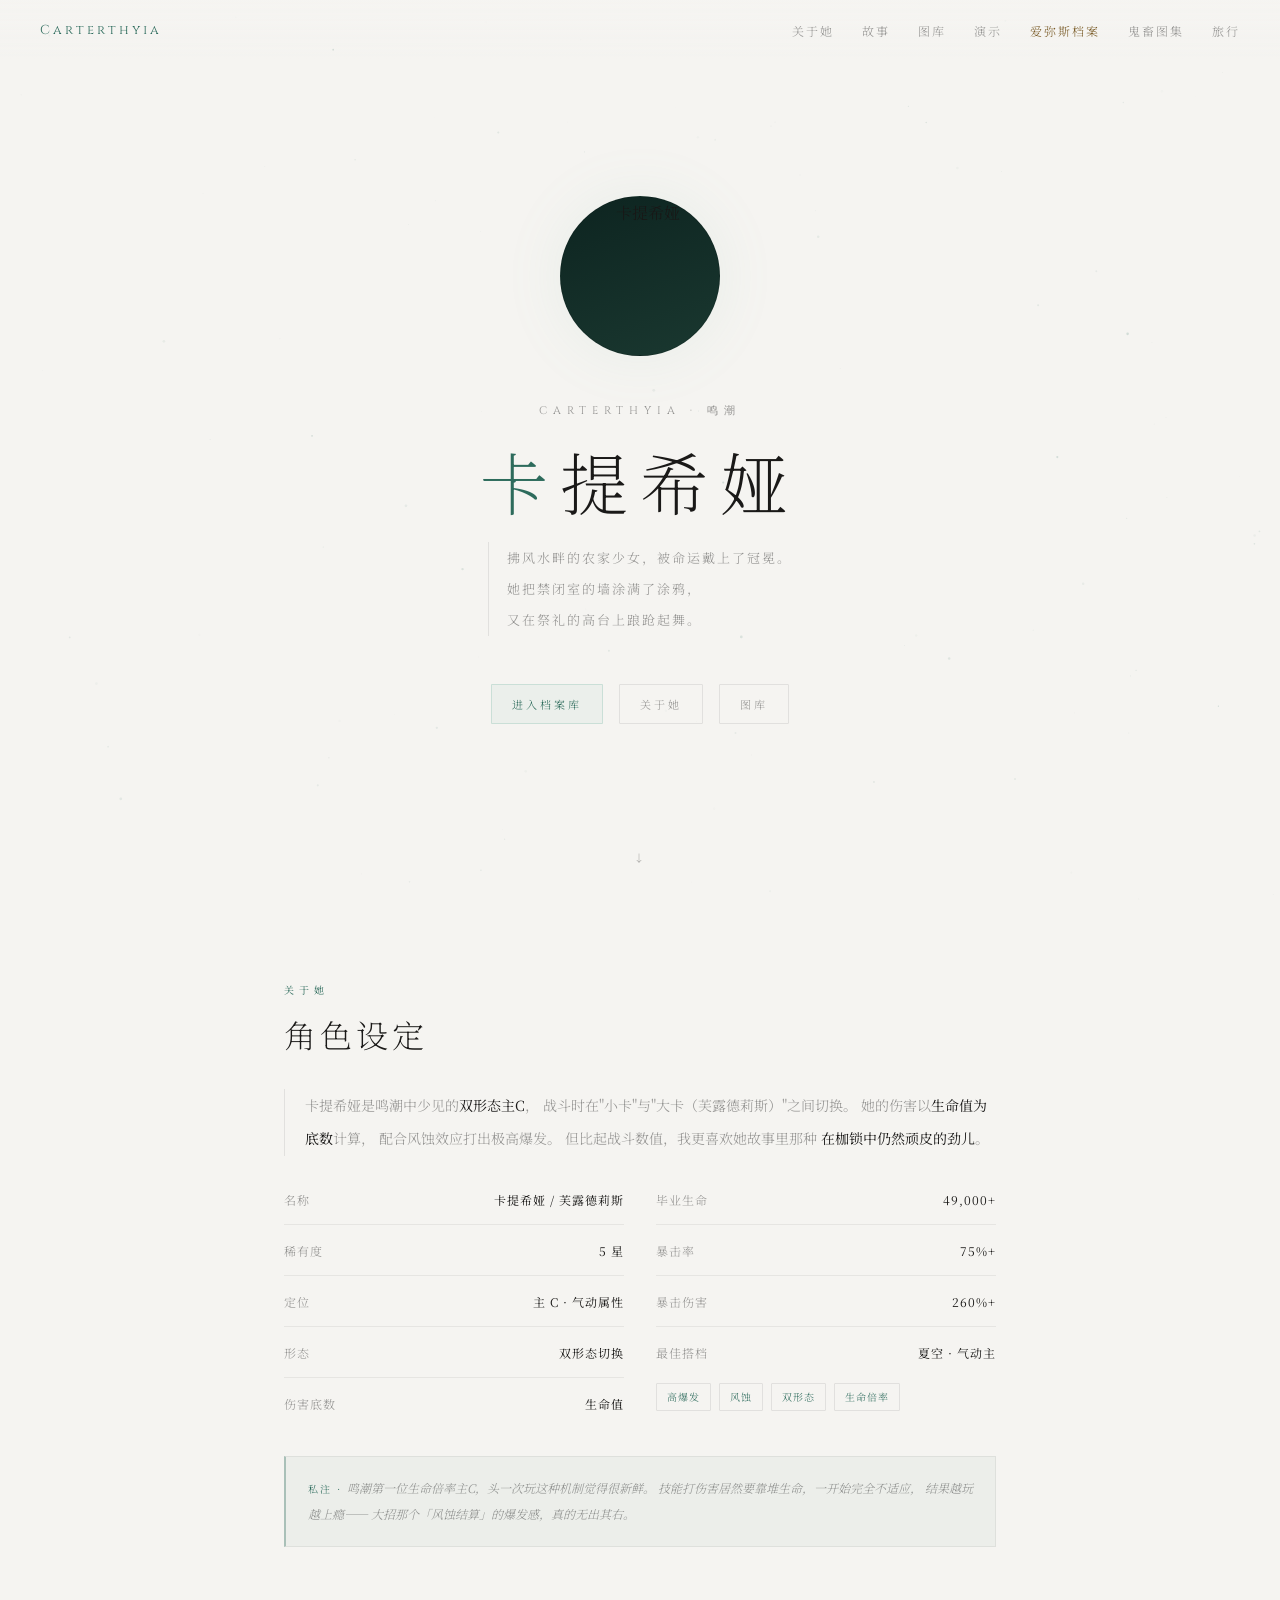
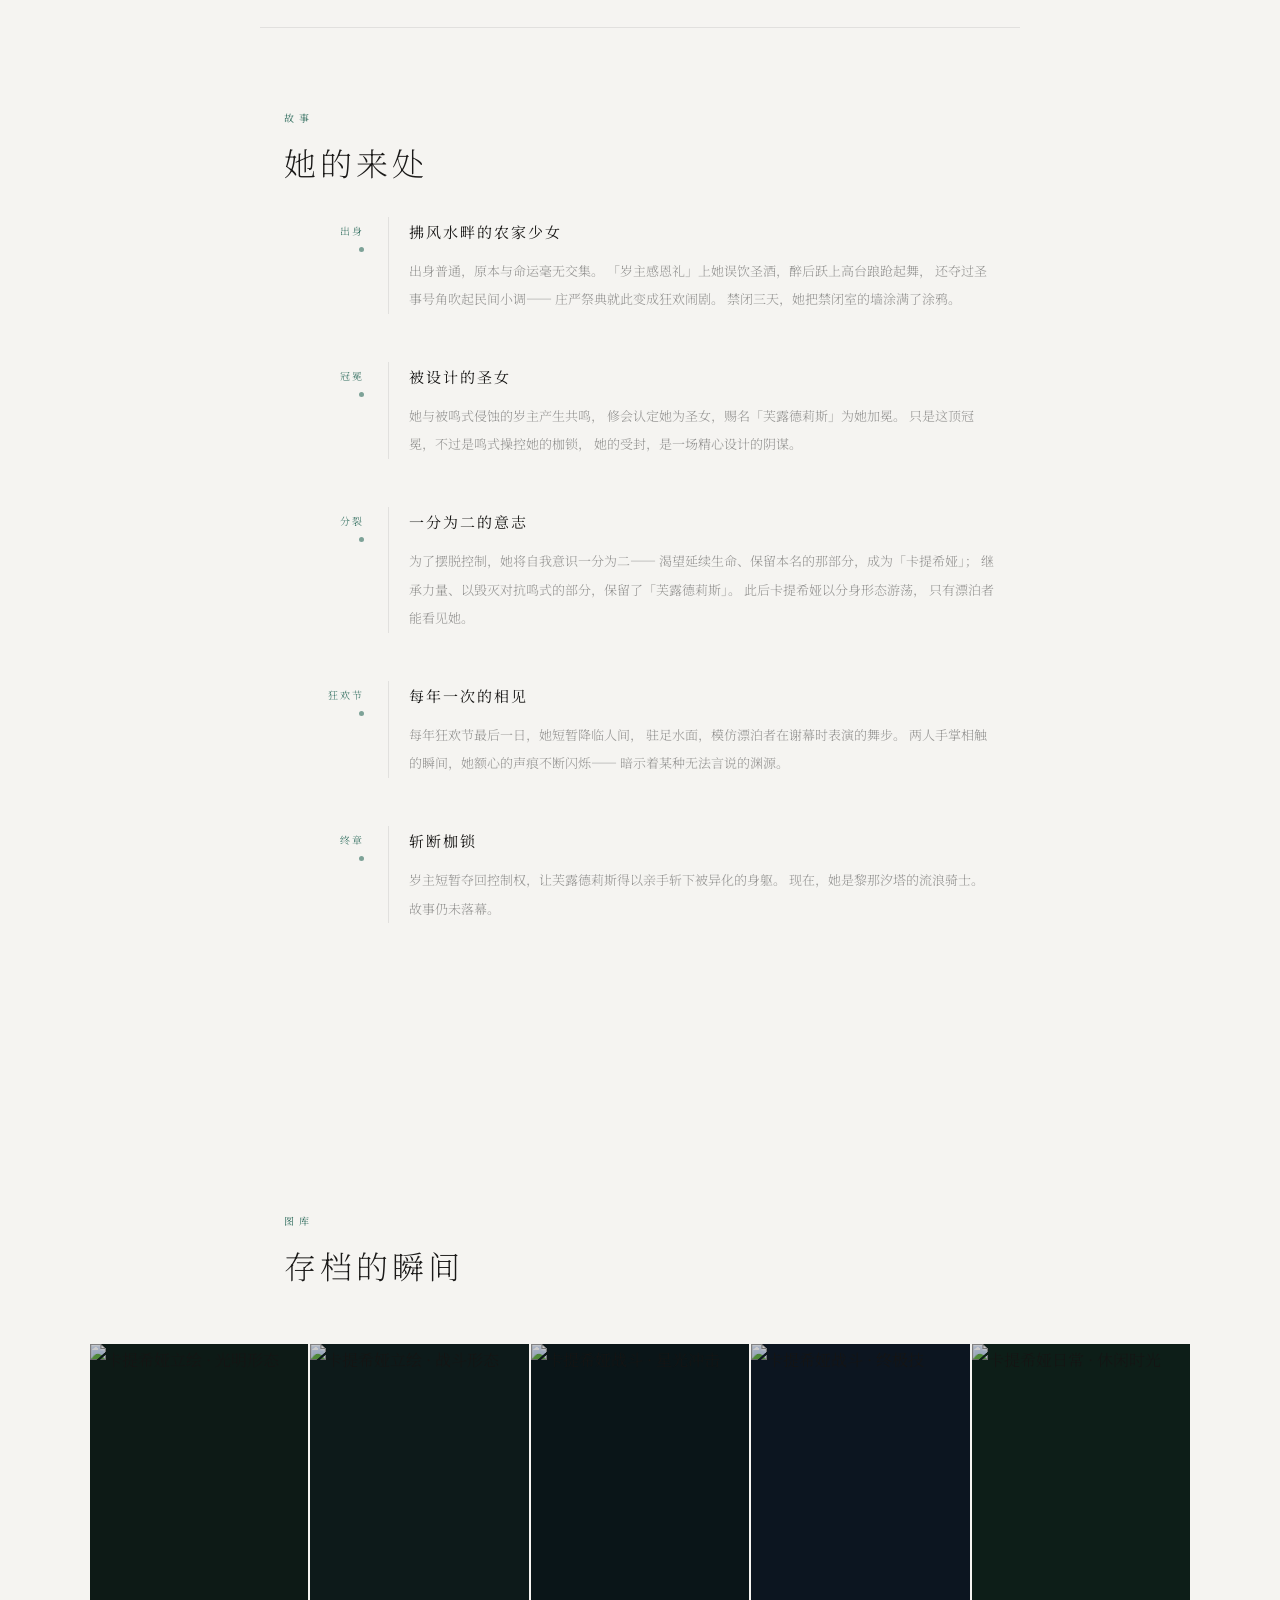
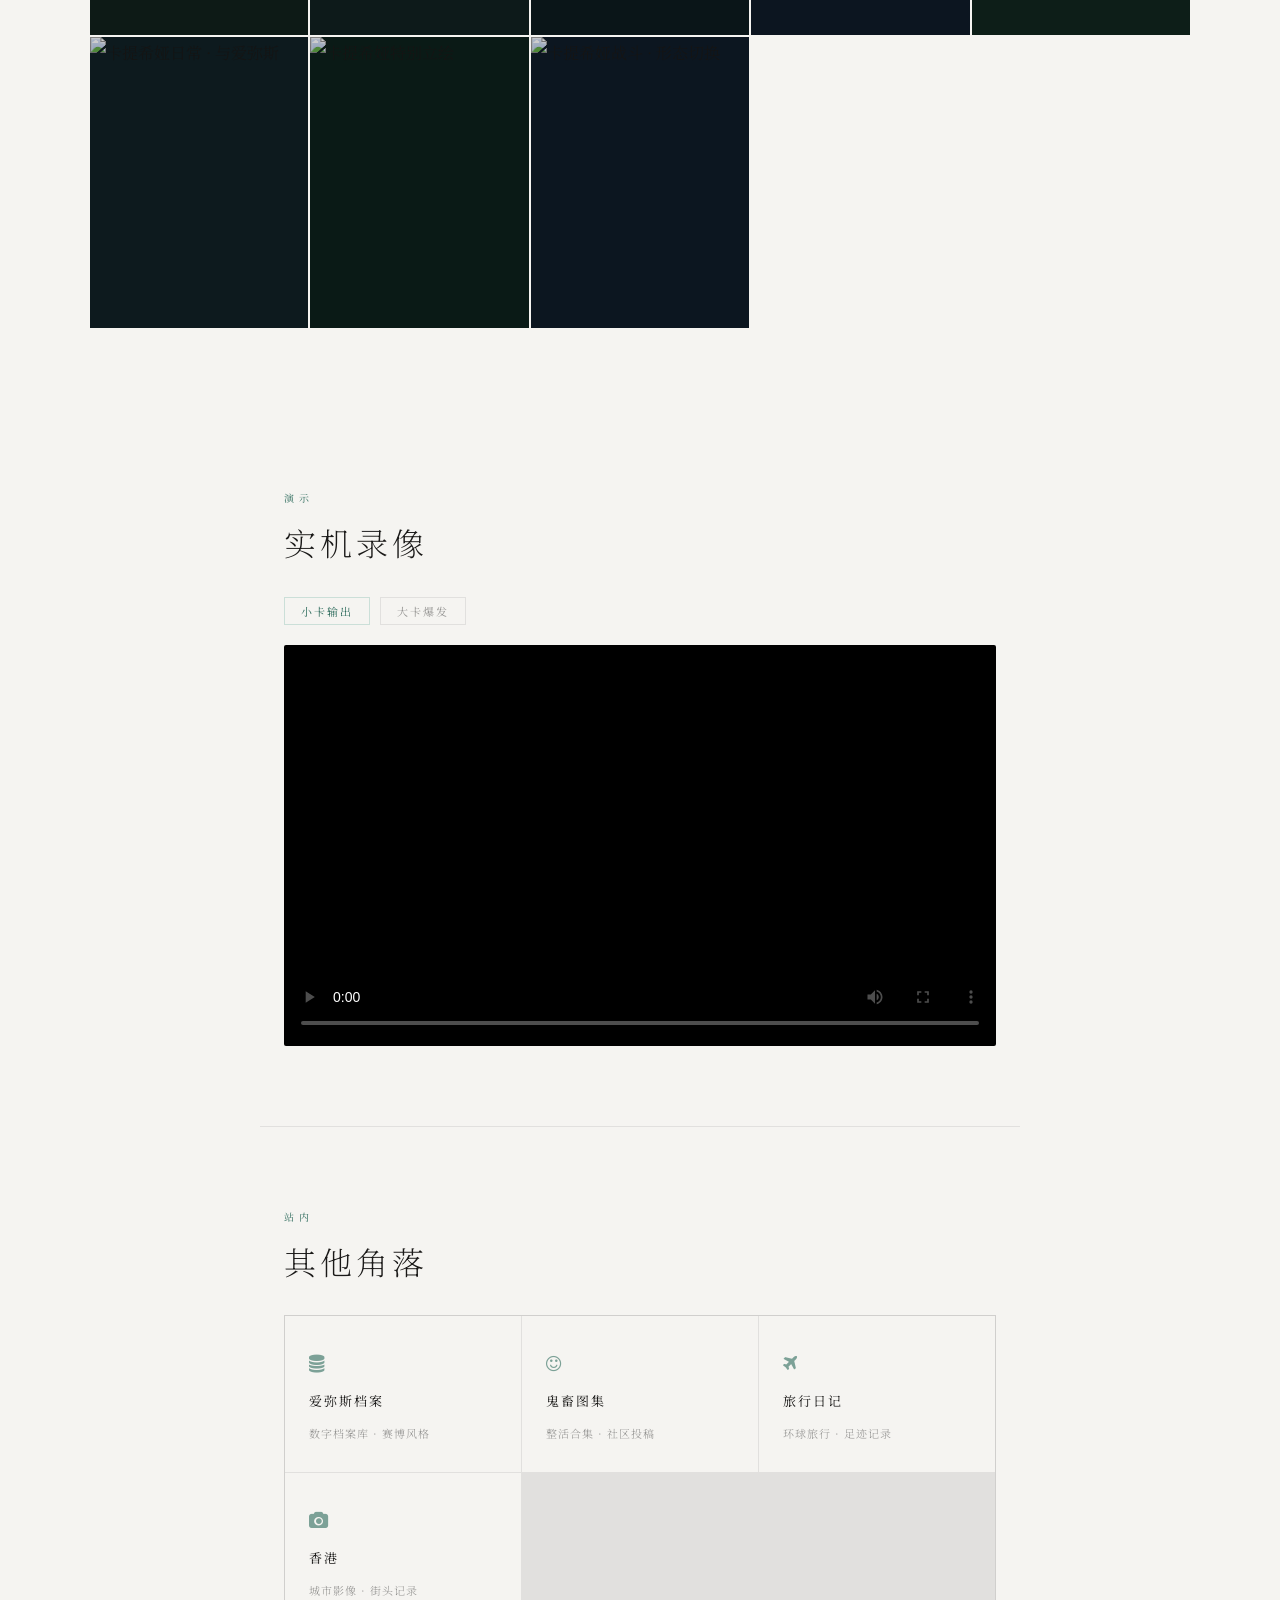
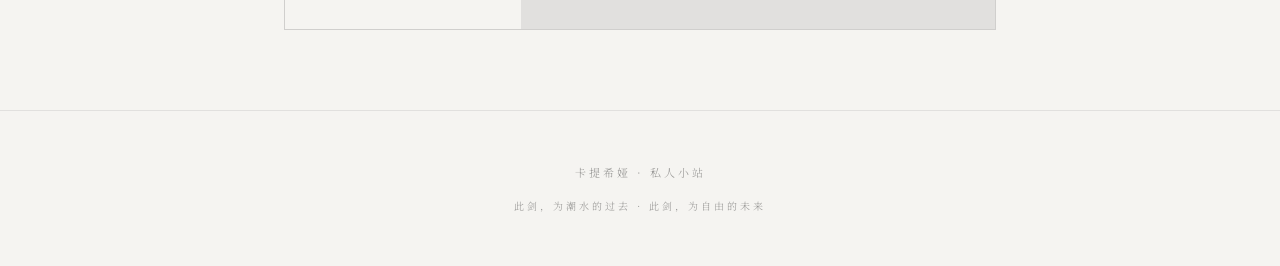
==== commit 23ad7ea6: "Add files via upload" ====
--- a/index.html
+++ b/index.html
@@ -4,6 +4,12 @@
   <meta charset="UTF-8">
   <meta name="viewport" content="width=device-width, initial-scale=1.0">
   <meta name="description" content="卡提希娅（Carterthyia）私人小站 —— 鸣潮5星气动角色，双形态主C，图库、故事线与实机演示。">
+  <meta property="og:type" content="website">
+  <meta property="og:title" content="卡提希娅 · 私人小站">
+  <meta property="og:description" content="鸣潮5星气动角色卡提希娅的私人小站，双形态主C，图库、故事线与实机演示。">
+  <meta name="twitter:card" content="summary">
+  <meta name="twitter:title" content="卡提希娅 · 私人小站">
+  <meta name="twitter:description" content="鸣潮5星气动角色卡提希娅的私人小站，双形态主C。">
   <title>卡提希娅 · 私人小站</title>
   <link rel="icon" href="favicon/13.ico?v=20240626" type="image/x-icon">
   <link rel="preconnect" href="https://fonts.googleapis.com">
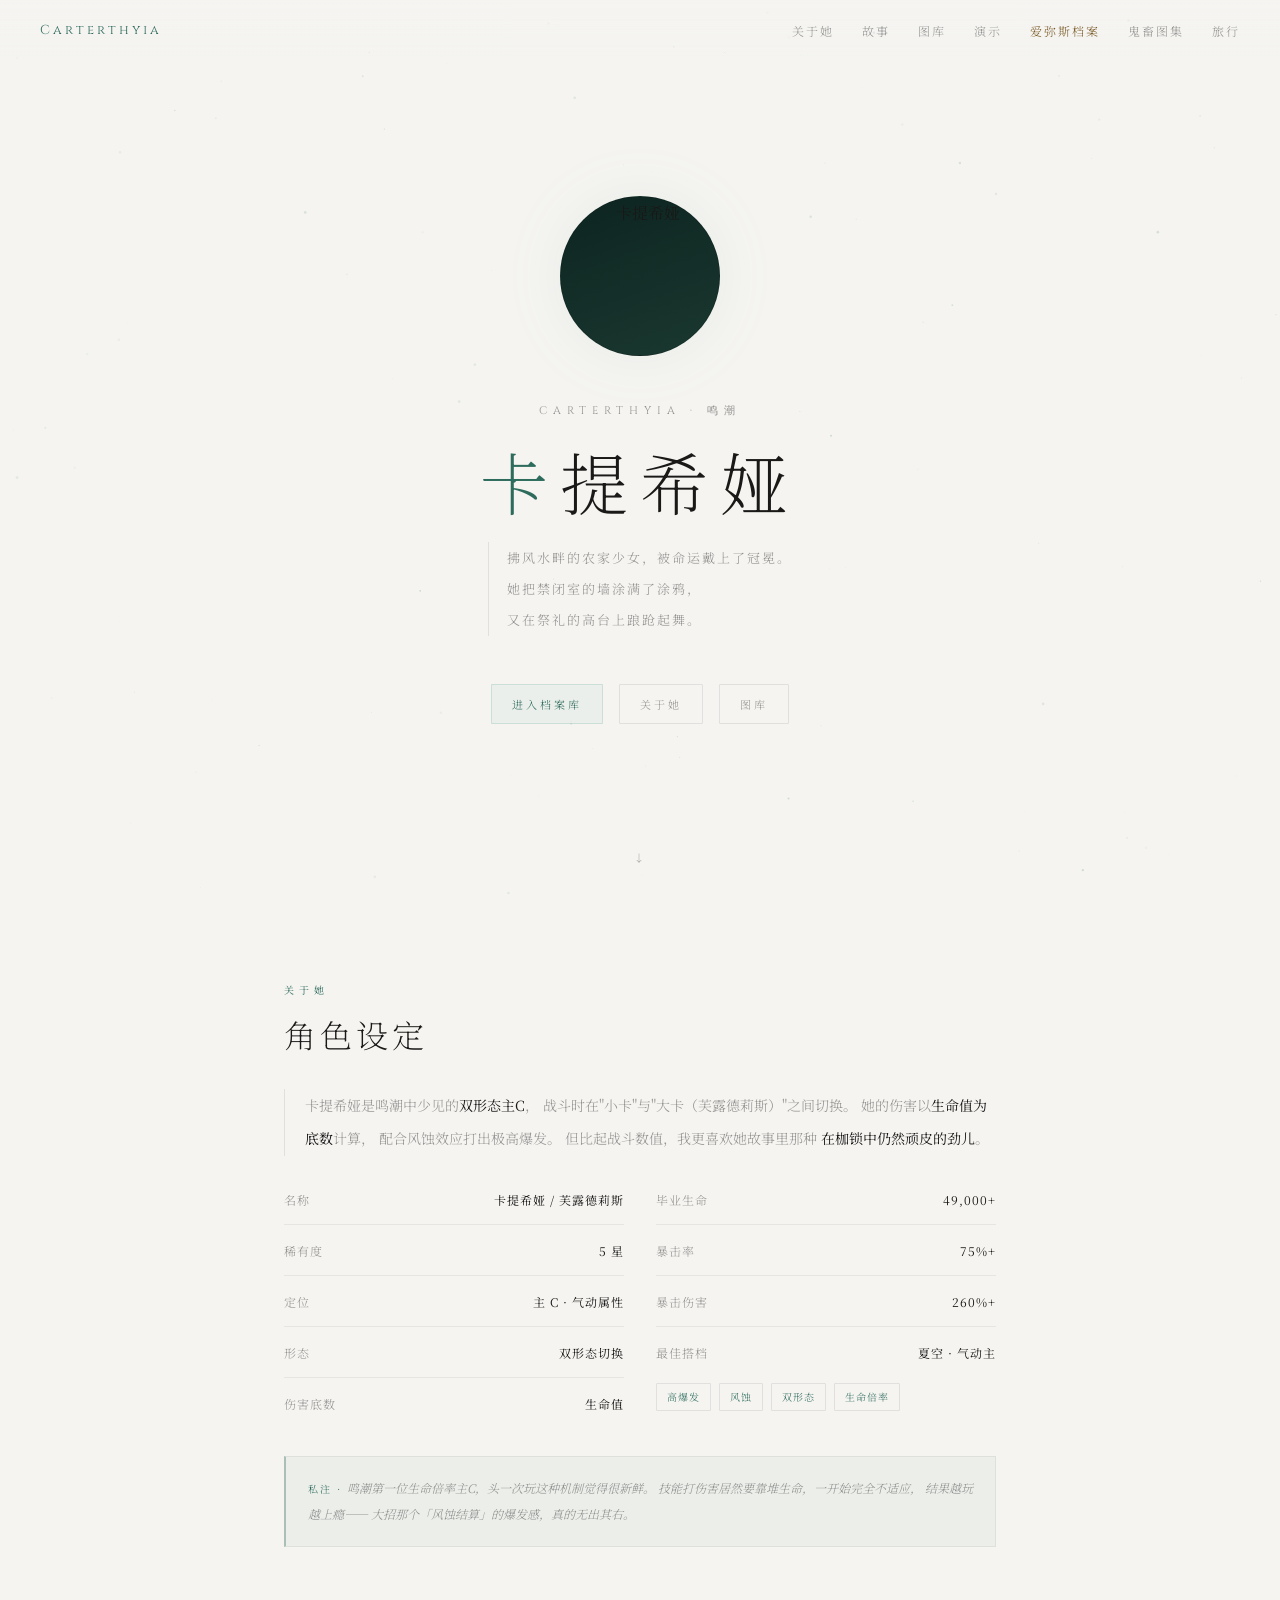
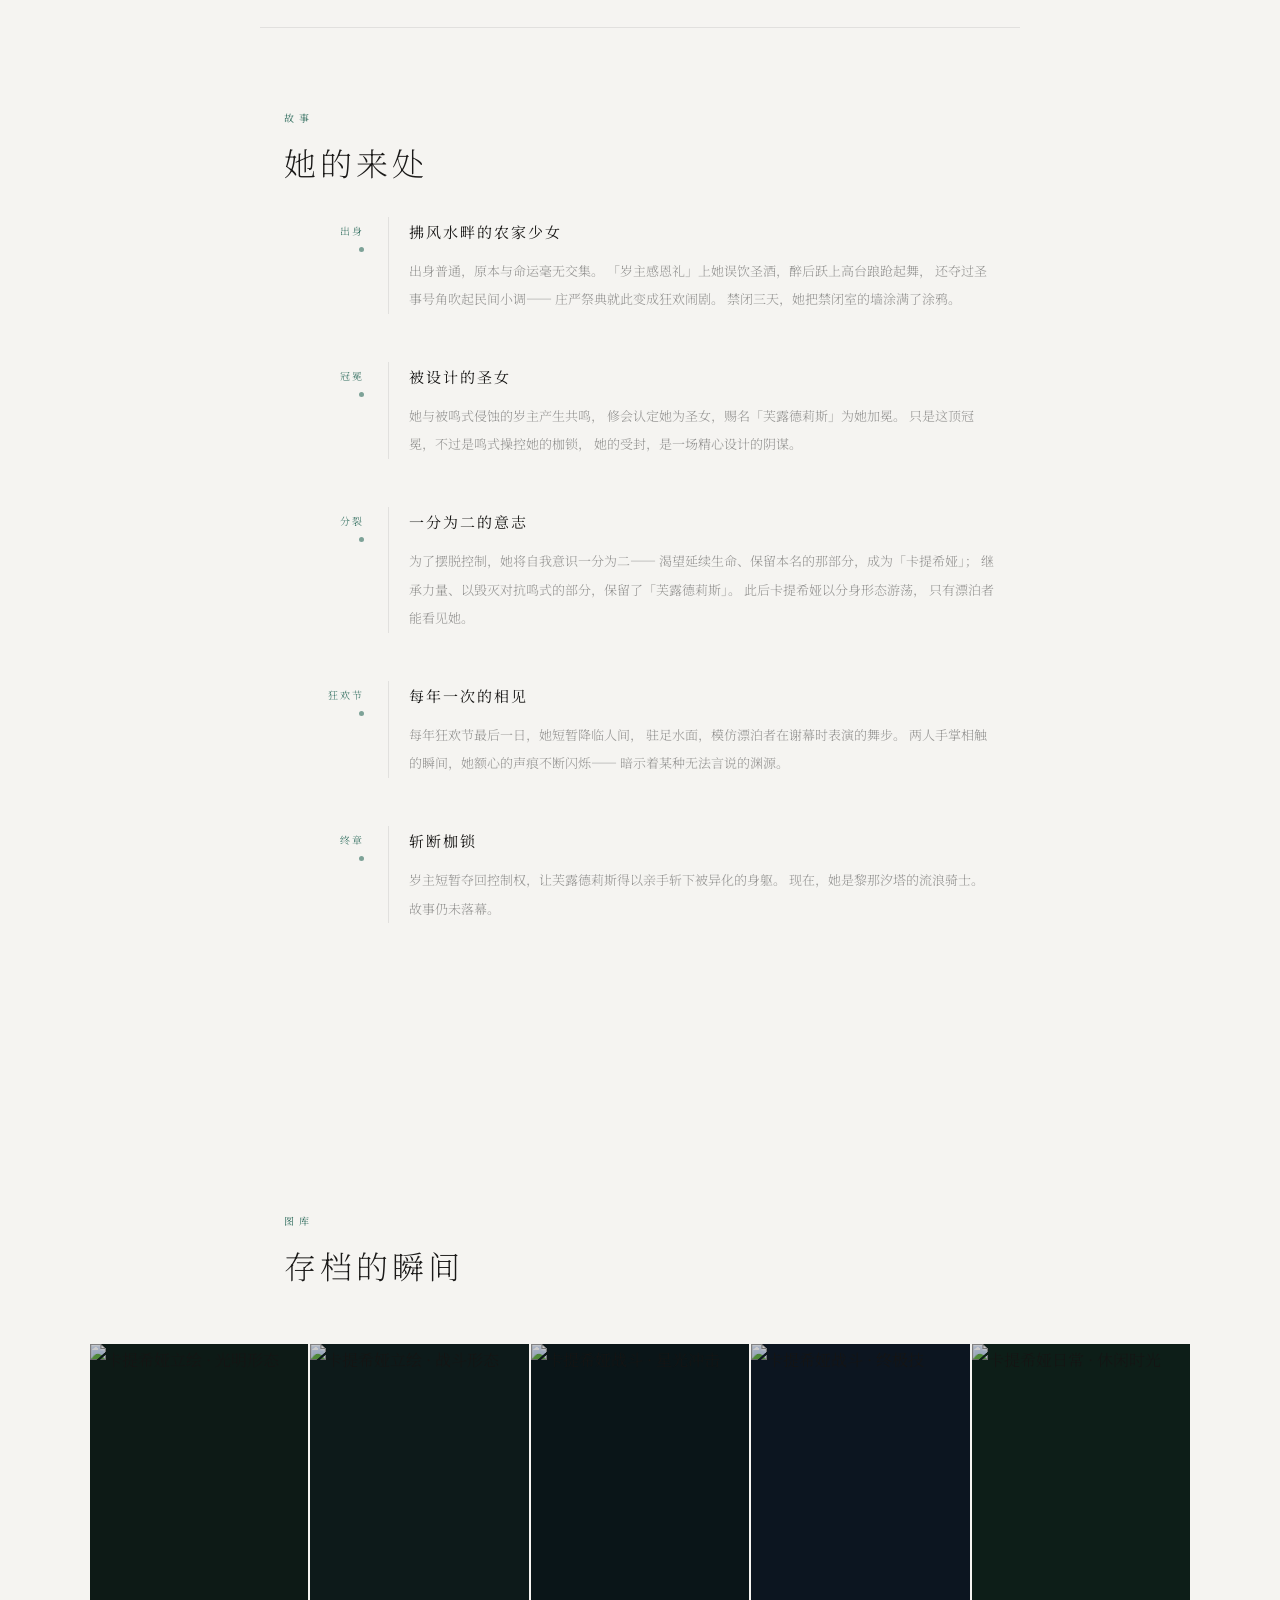
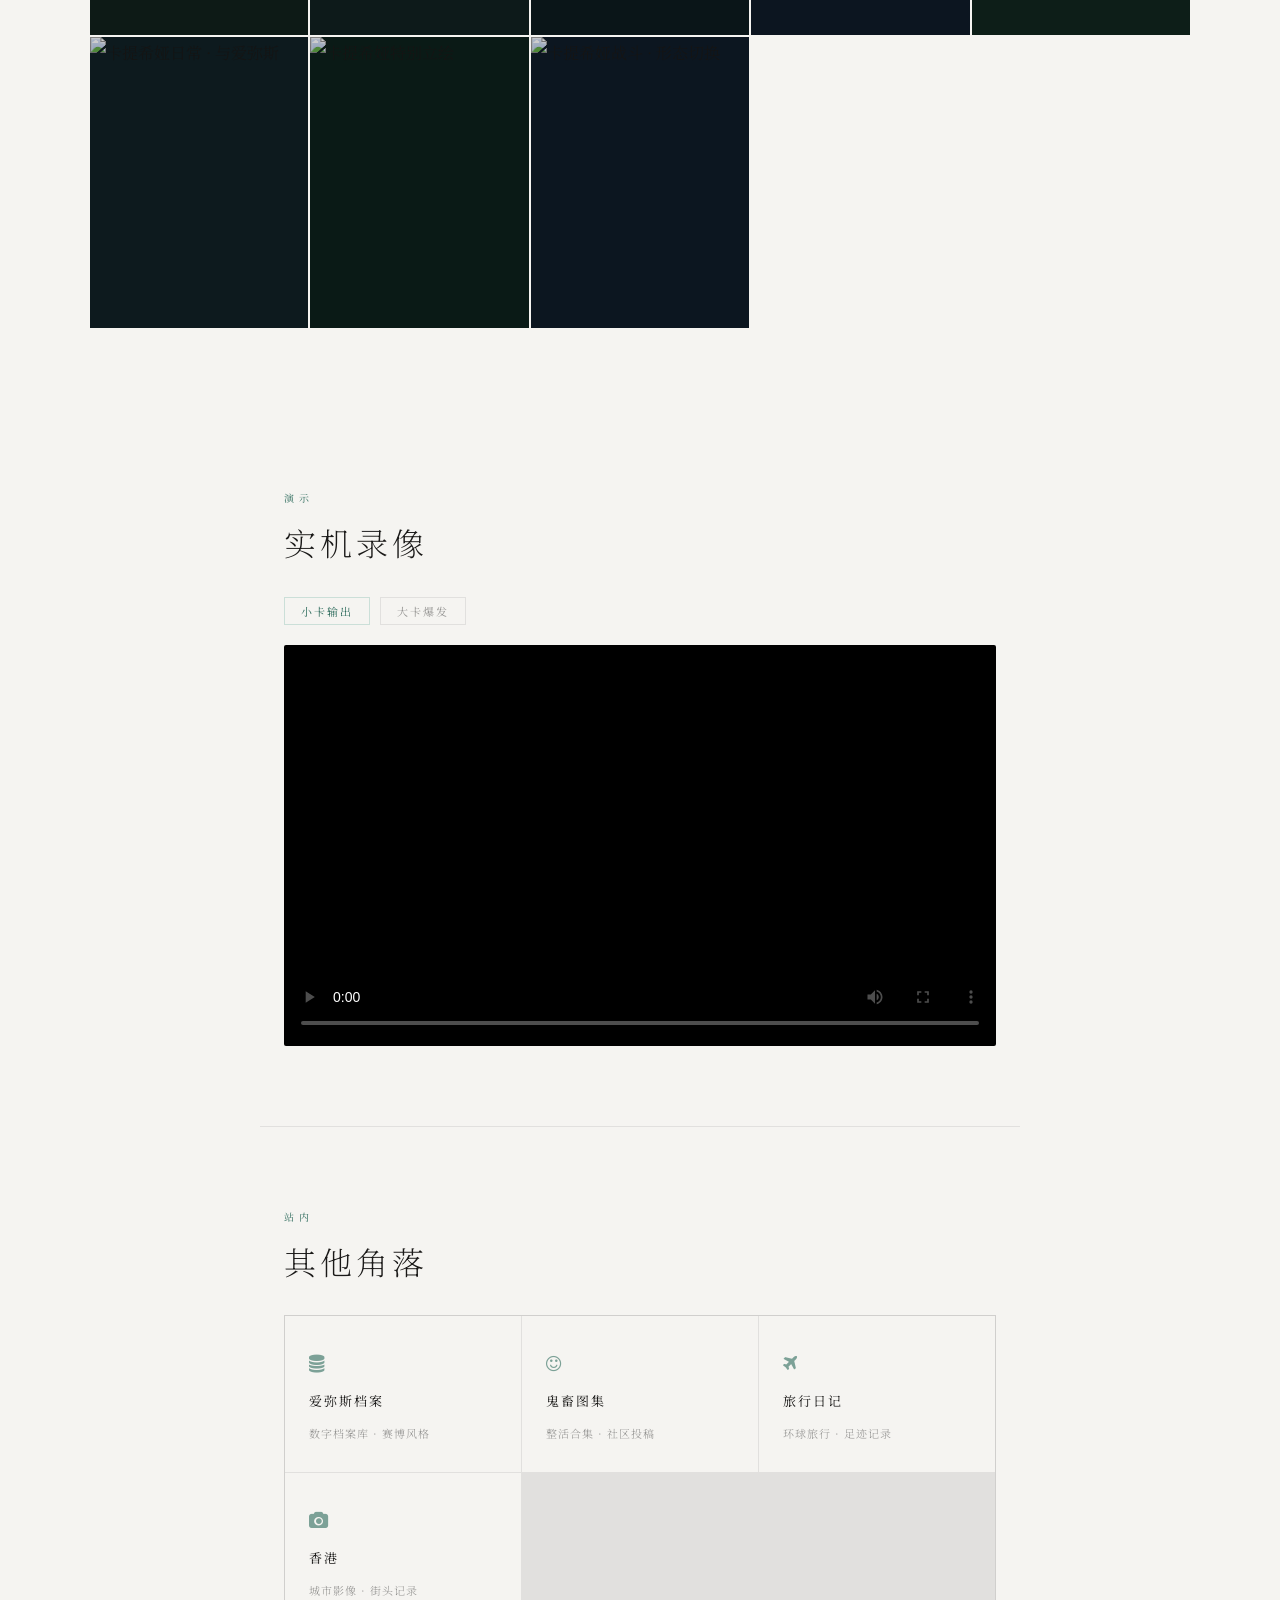
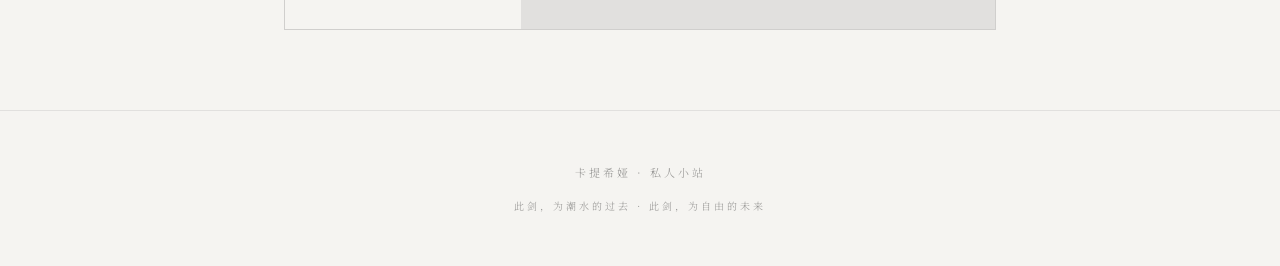
==== commit e84d722a: "Add files via upload" ====
--- a/index.html
+++ b/index.html
@@ -4,12 +4,16 @@
   <meta charset="UTF-8">
   <meta name="viewport" content="width=device-width, initial-scale=1.0">
   <meta name="description" content="卡提希娅（Carterthyia）私人小站 —— 鸣潮5星气动角色，双形态主C，图库、故事线与实机演示。">
+  <link rel="canonical" href="https://rainly8023.github.io/Carterthyia.github.io/">
   <meta property="og:type" content="website">
+  <meta property="og:url" content="https://rainly8023.github.io/Carterthyia.github.io/">
   <meta property="og:title" content="卡提希娅 · 私人小站">
   <meta property="og:description" content="鸣潮5星气动角色卡提希娅的私人小站，双形态主C，图库、故事线与实机演示。">
-  <meta name="twitter:card" content="summary">
+  <meta property="og:image" content="https://rainly8023.github.io/Carterthyia.github.io/images/master.jpg">
+  <meta name="twitter:card" content="summary_large_image">
   <meta name="twitter:title" content="卡提希娅 · 私人小站">
   <meta name="twitter:description" content="鸣潮5星气动角色卡提希娅的私人小站，双形态主C。">
+  <meta name="twitter:image" content="https://rainly8023.github.io/Carterthyia.github.io/images/master.jpg">
   <title>卡提希娅 · 私人小站</title>
   <link rel="icon" href="favicon/13.ico?v=20240626" type="image/x-icon">
   <link rel="preconnect" href="https://fonts.googleapis.com">
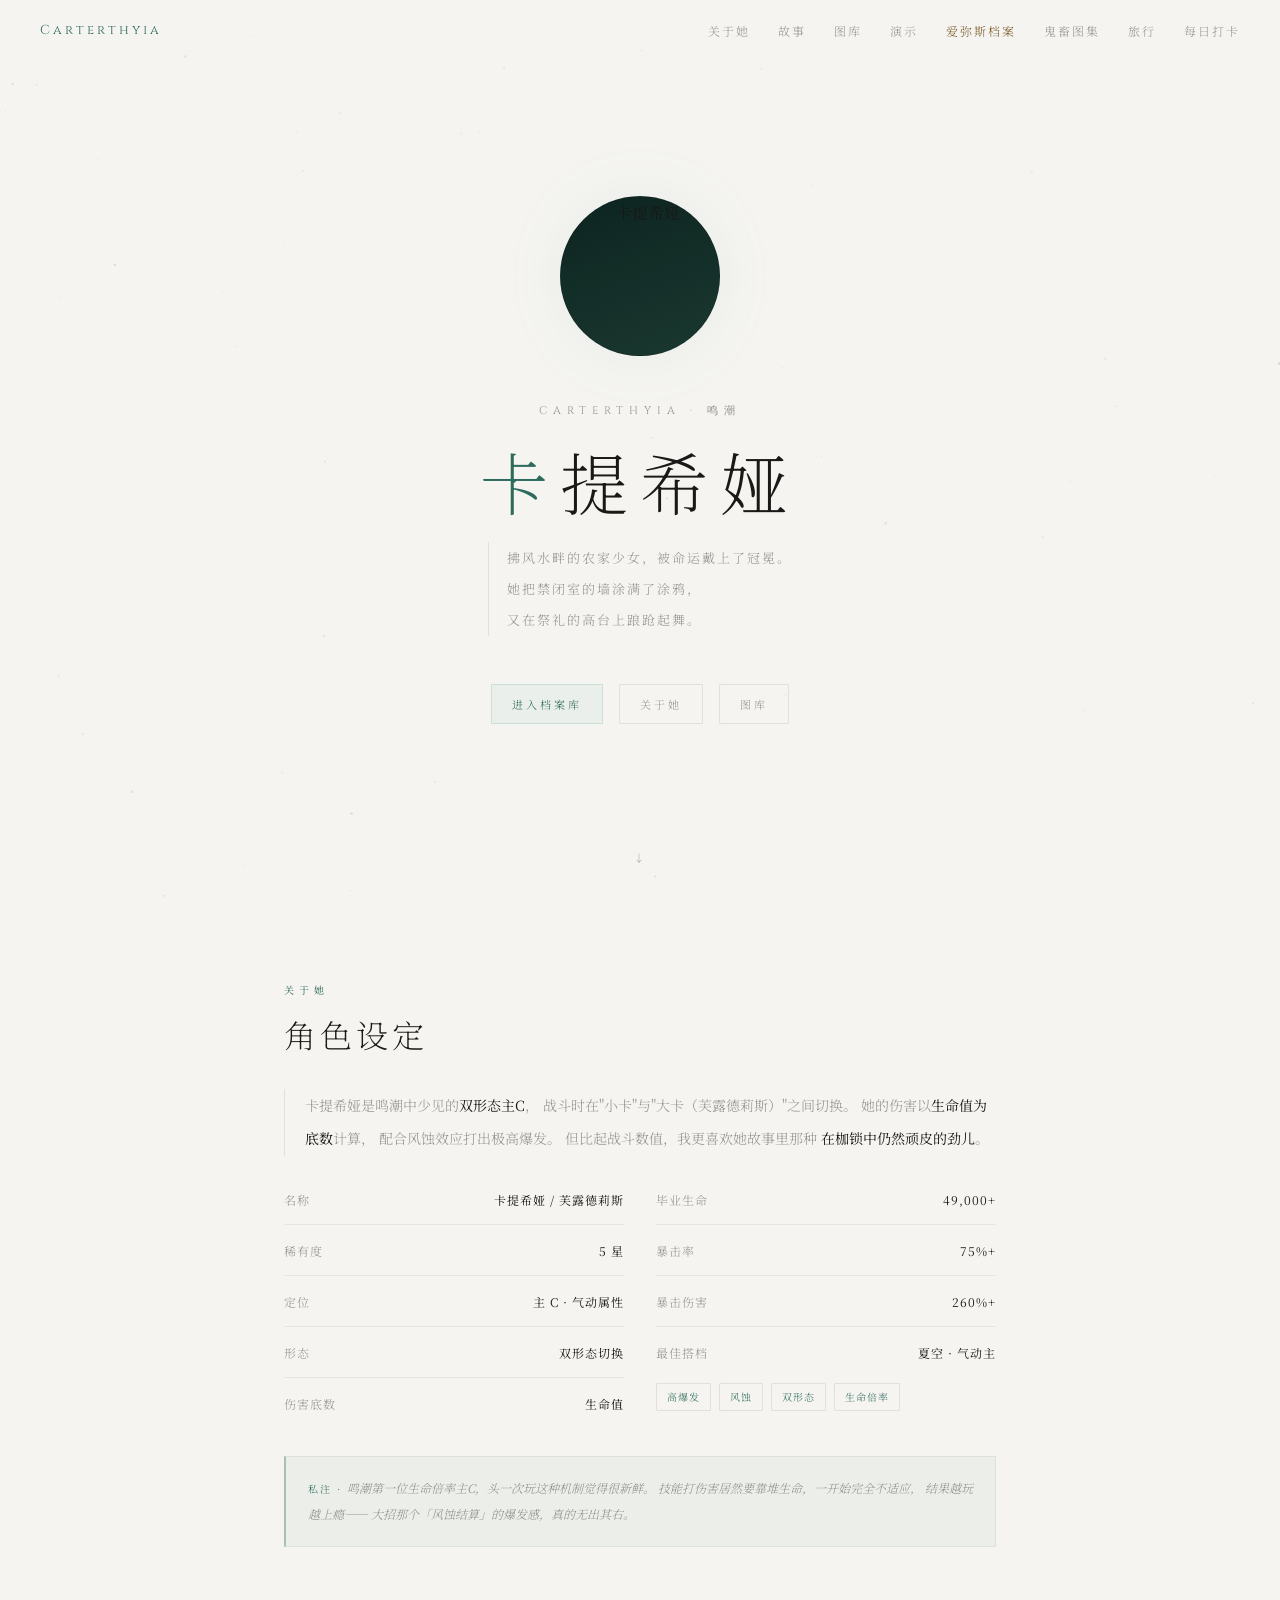
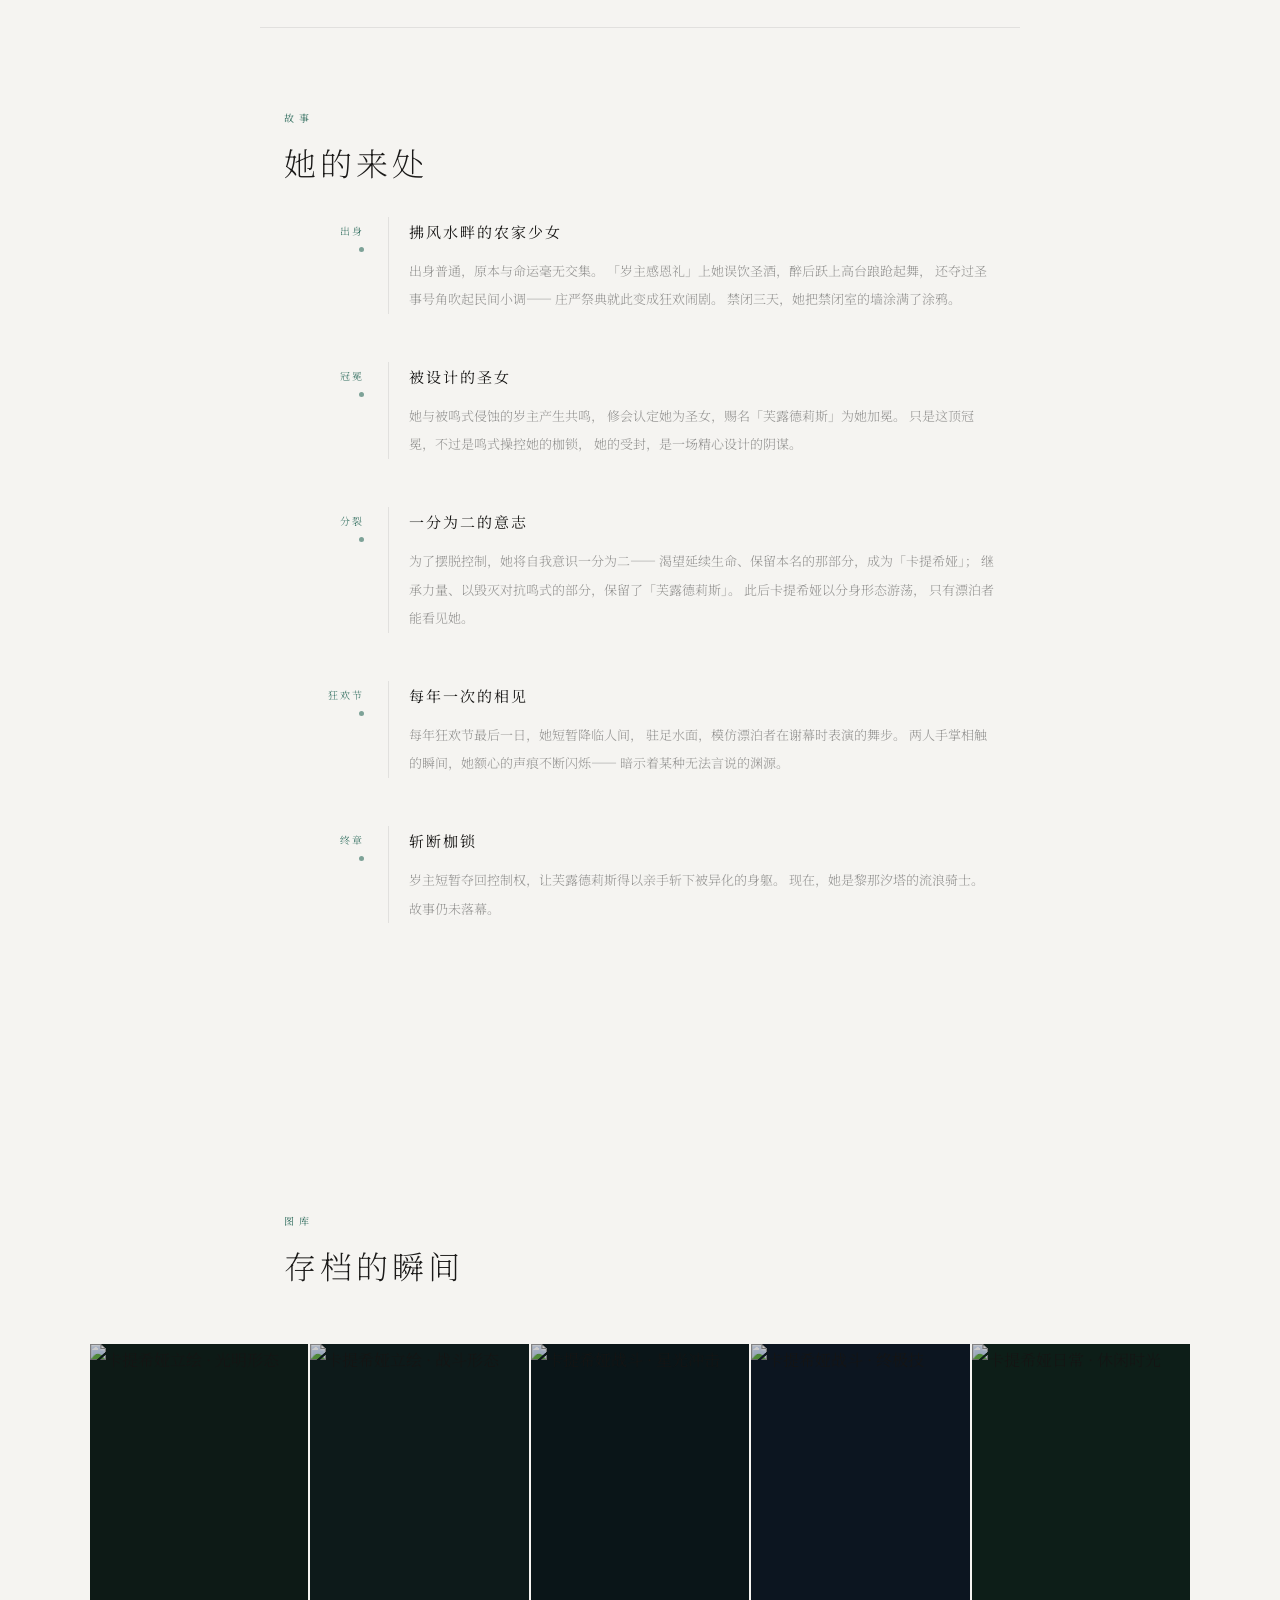
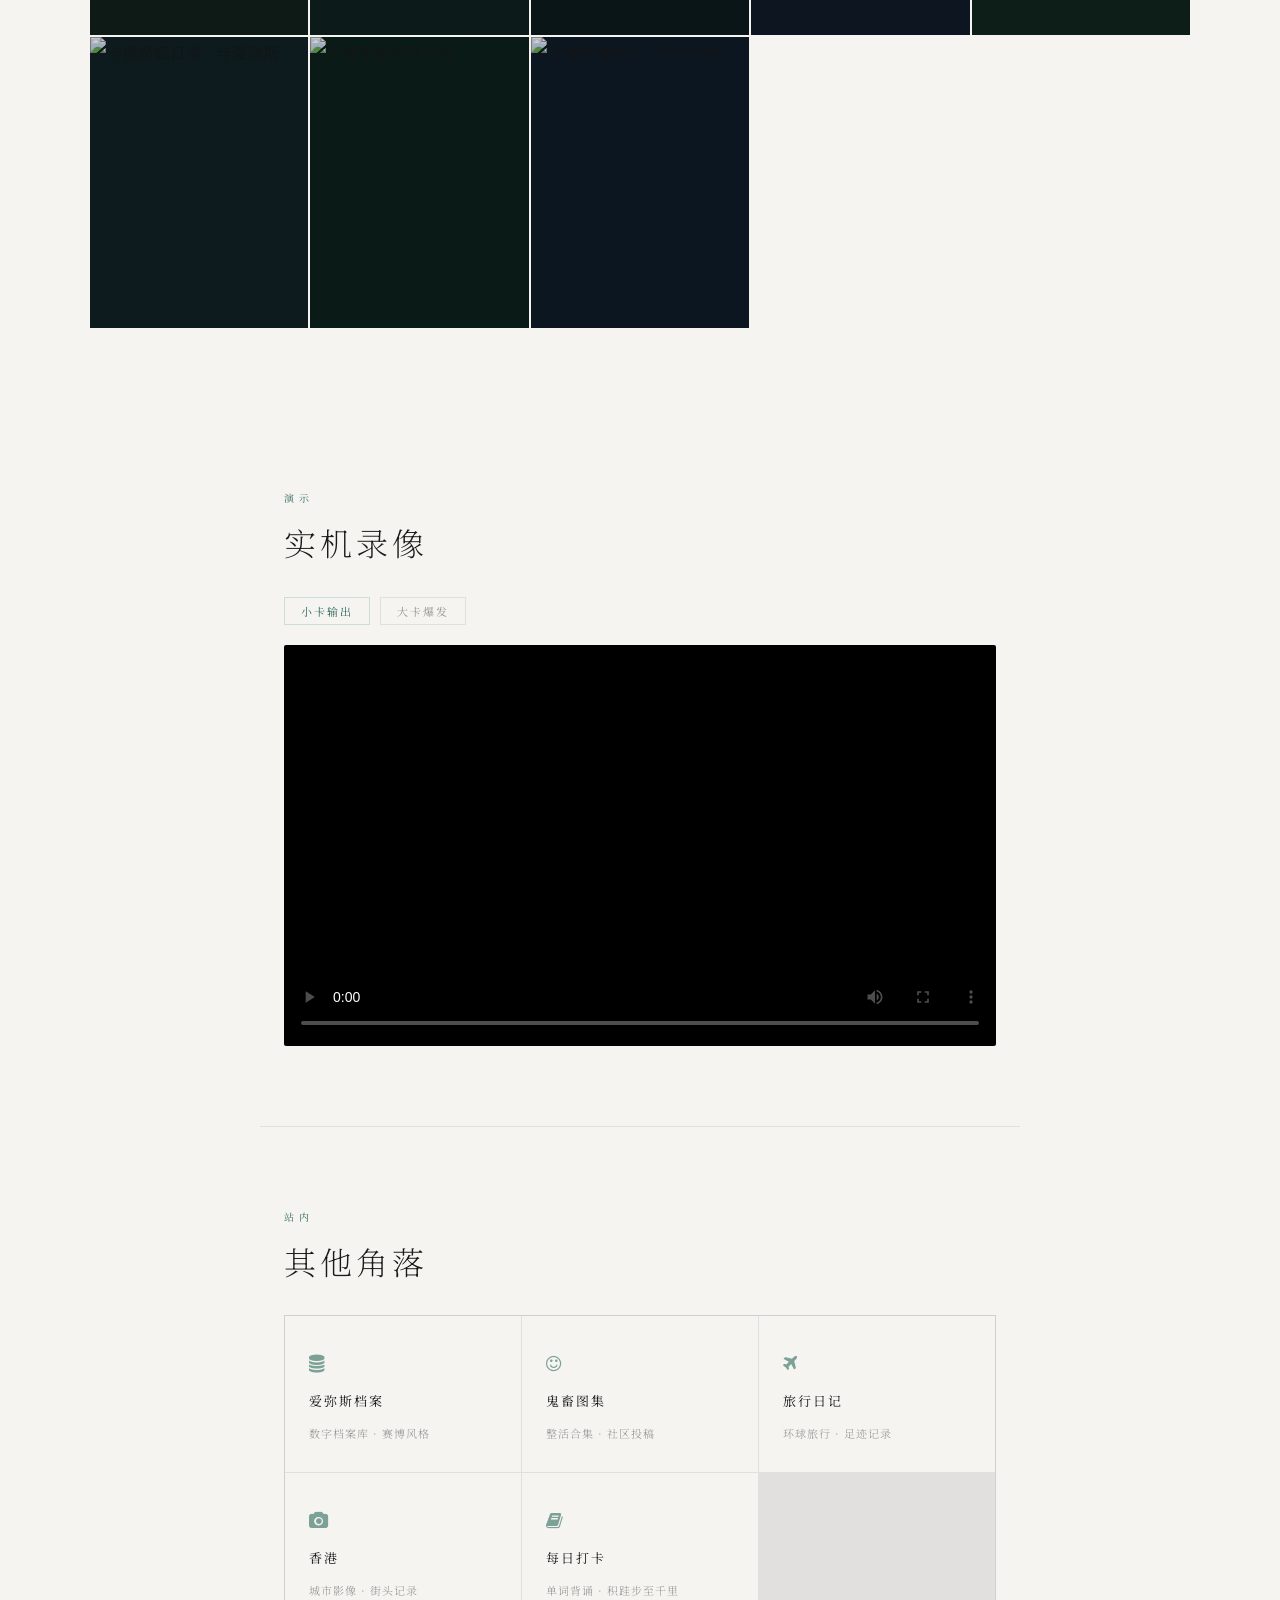
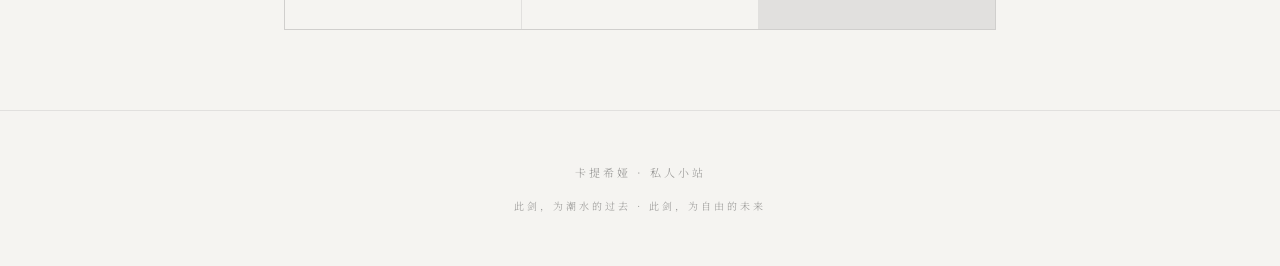
==== commit 73ba8582: "Add files via upload" ====
--- a/index.html
+++ b/index.html
@@ -408,6 +408,7 @@
     <li><a href="aemeath.html" class="special">爱弥斯档案</a></li>
     <li><a href="memes.html">鬼畜图集</a></li>
     <li><a href="travel.html">旅行</a></li>
+    <li><a href="checkin.html">每日打卡</a></li>
   </ul>
   <button class="nav-burger" id="nav-burger" onclick="toggleMenu()" aria-label="菜单">
     <span></span><span></span><span></span>
@@ -660,6 +661,11 @@
       <span class="sli-title">香港</span>
       <span class="sli-desc">城市影像 · 街头记录</span>
     </a>
+    <a href="checkin.html" class="site-link-item">
+      <span class="sli-icon"><i class="fa fa-book"></i></span>
+      <span class="sli-title">每日打卡</span>
+      <span class="sli-desc">单词背诵 · 积跬步至千里</span>
+    </a>
   </div>
 </section>
 
